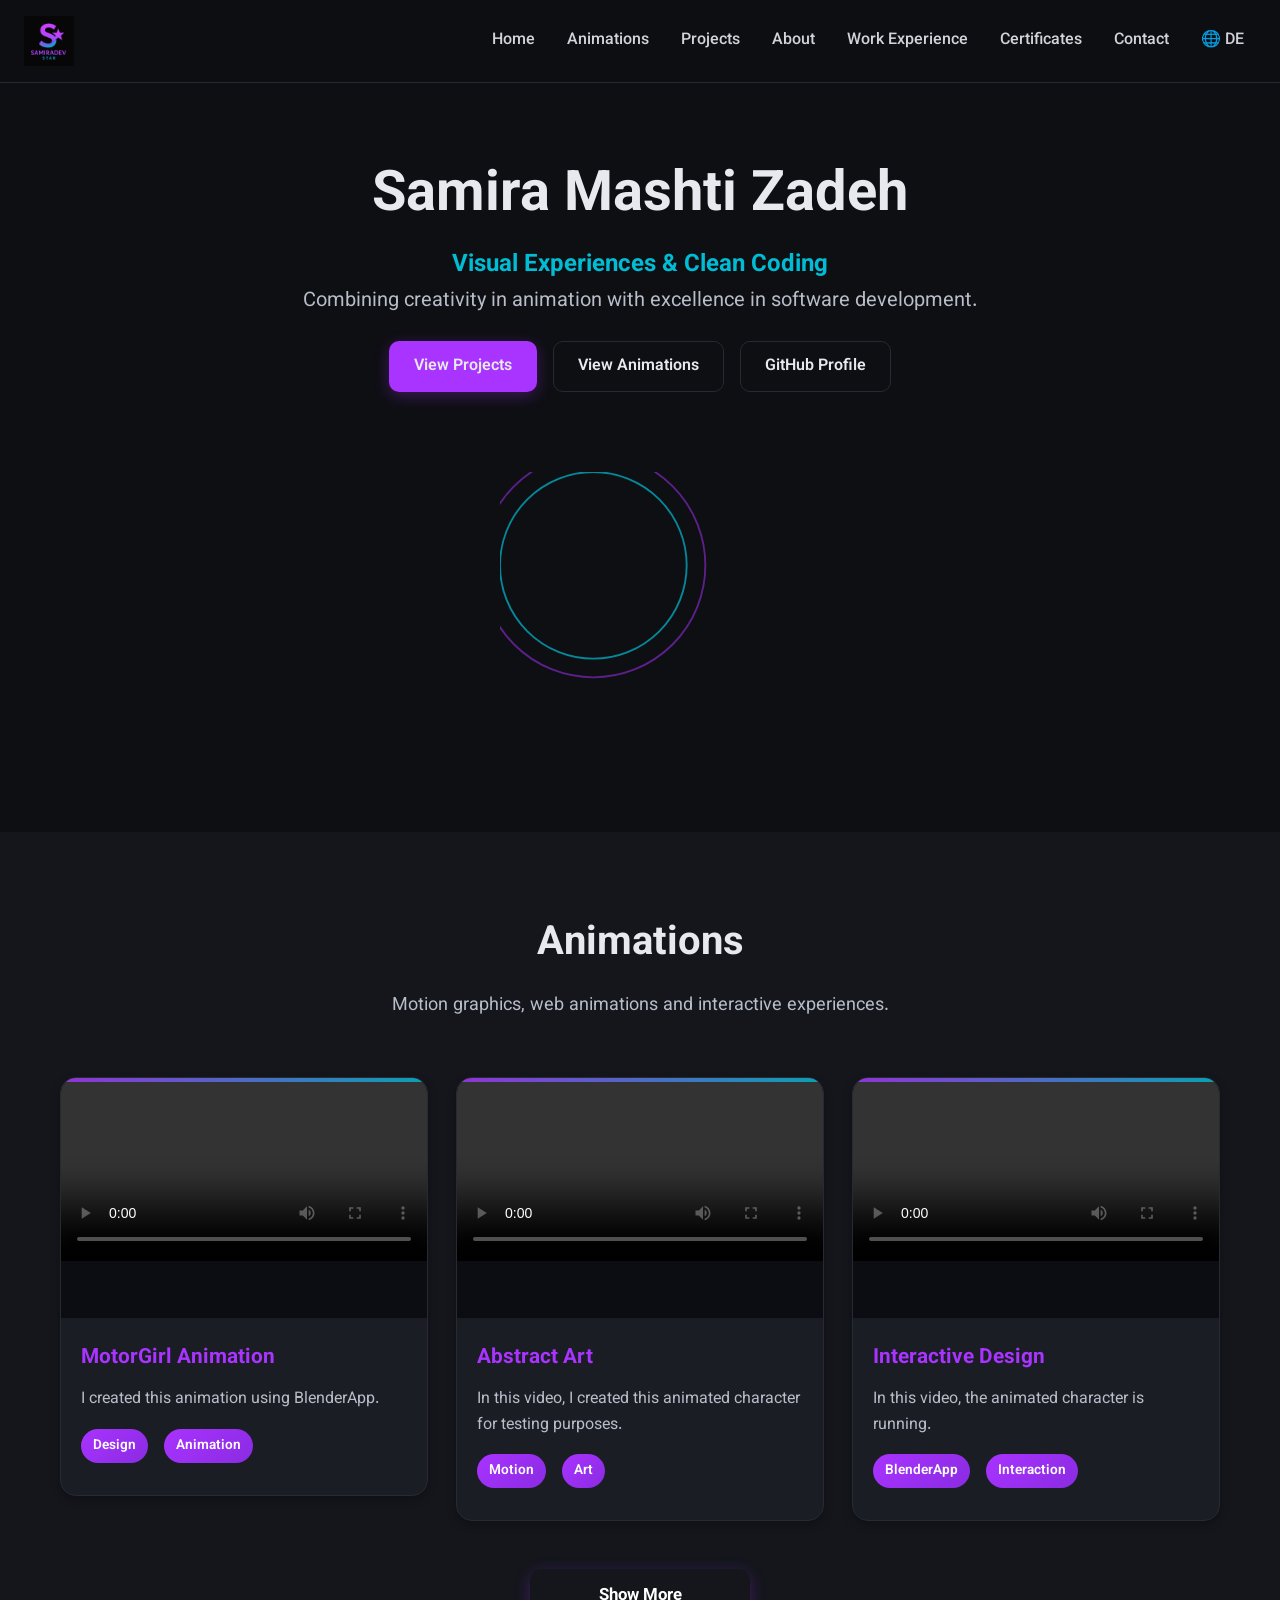
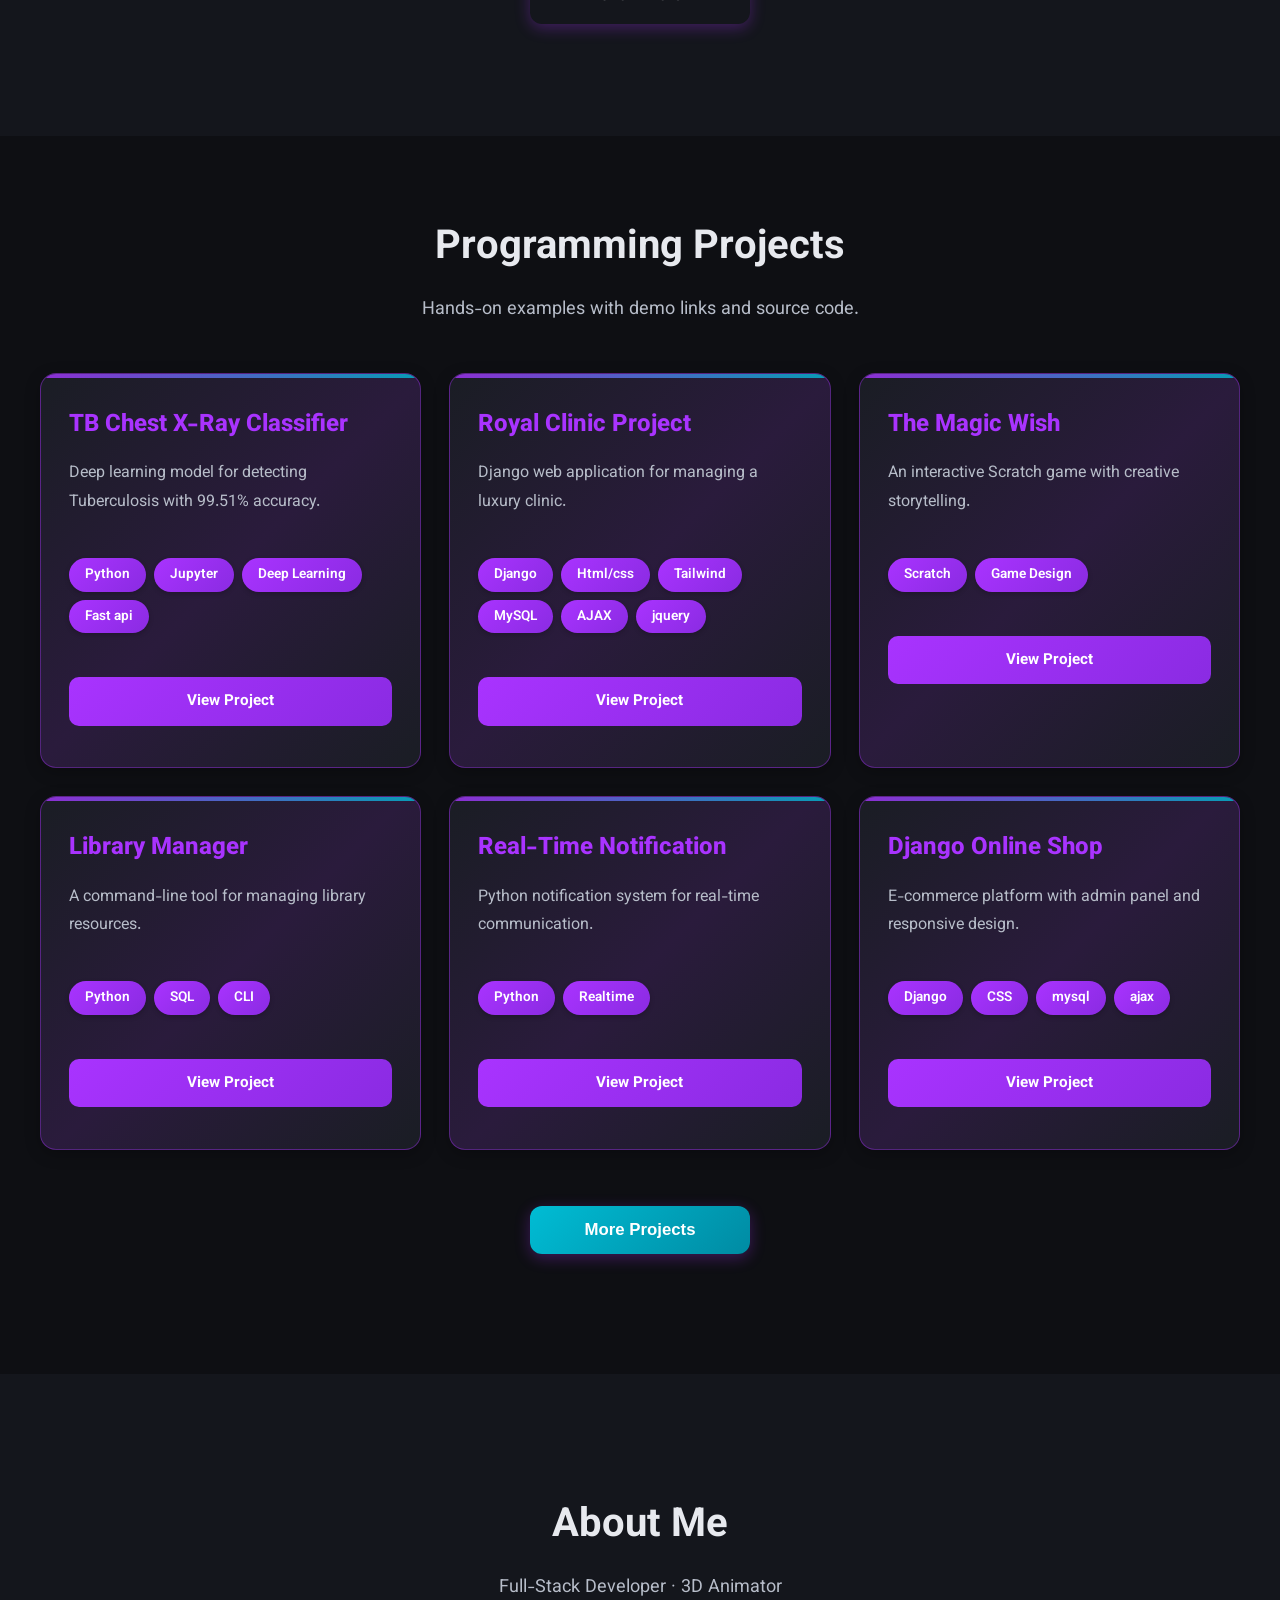
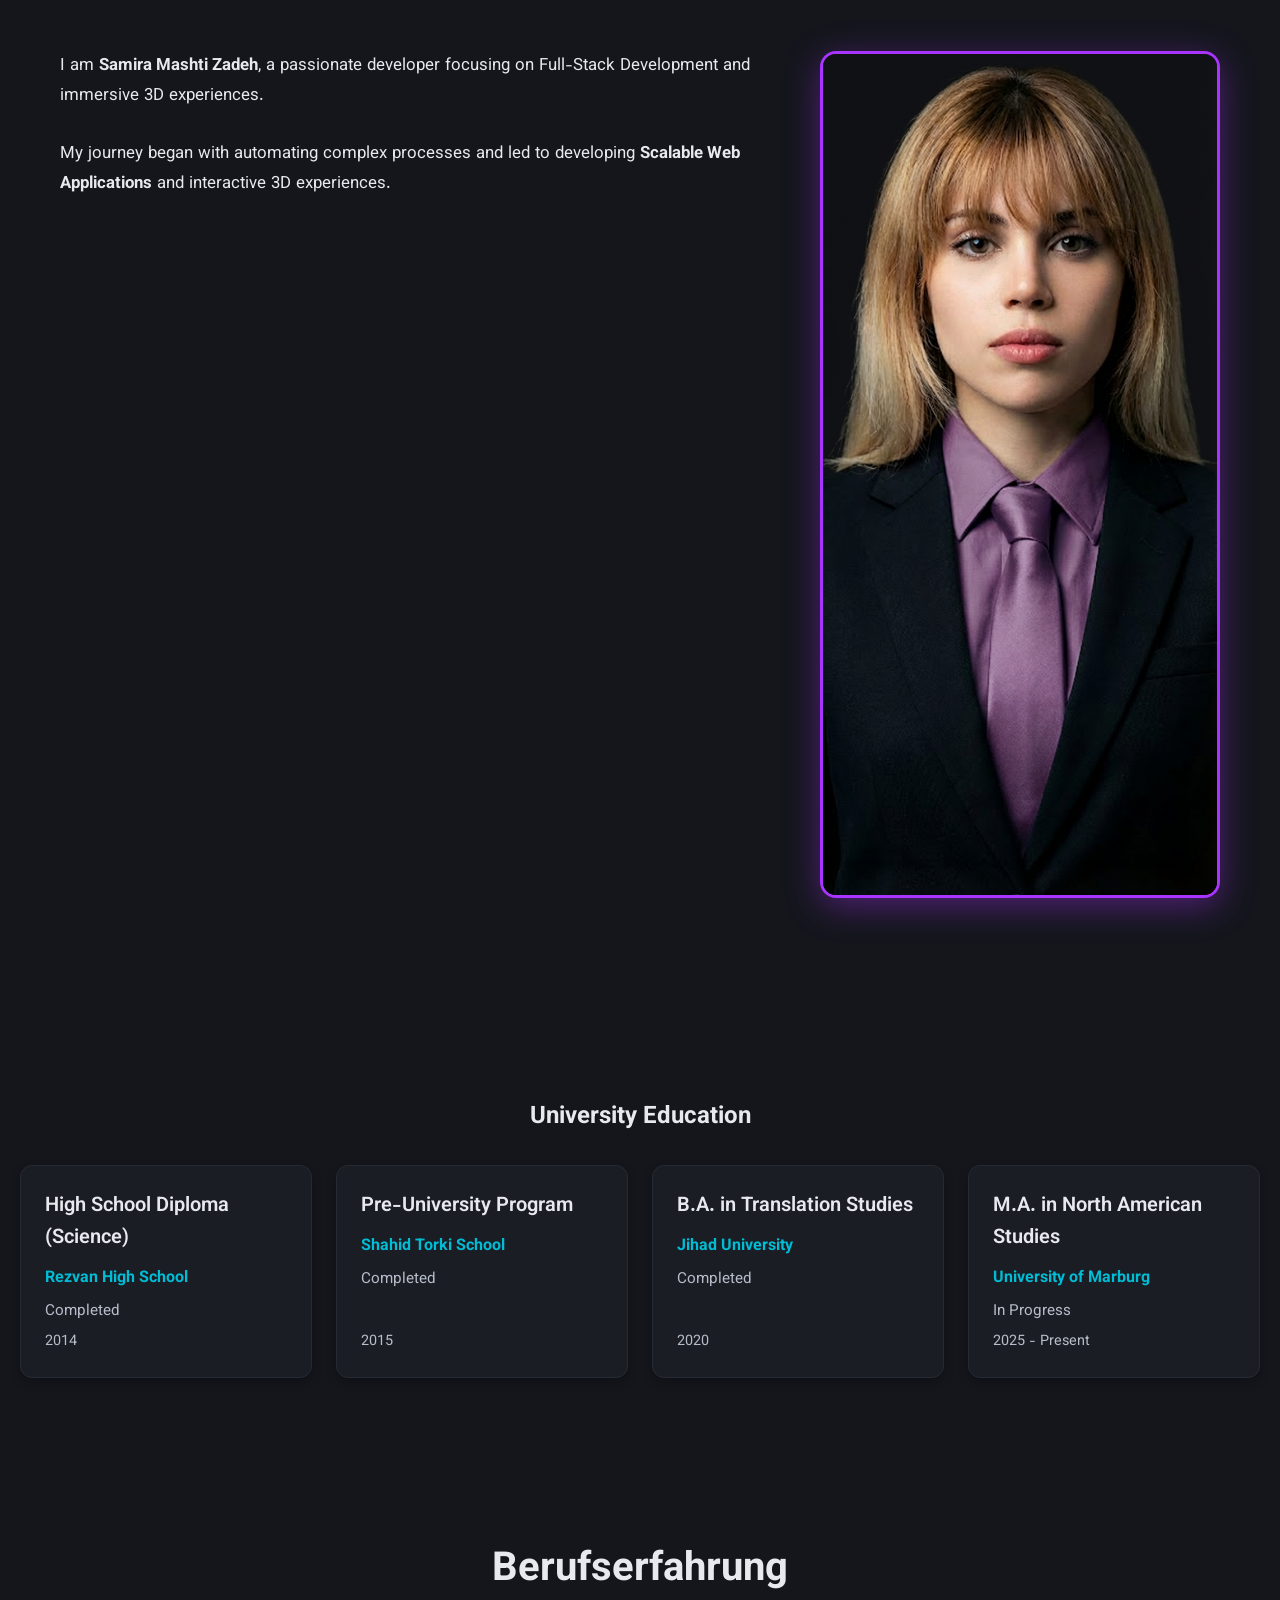
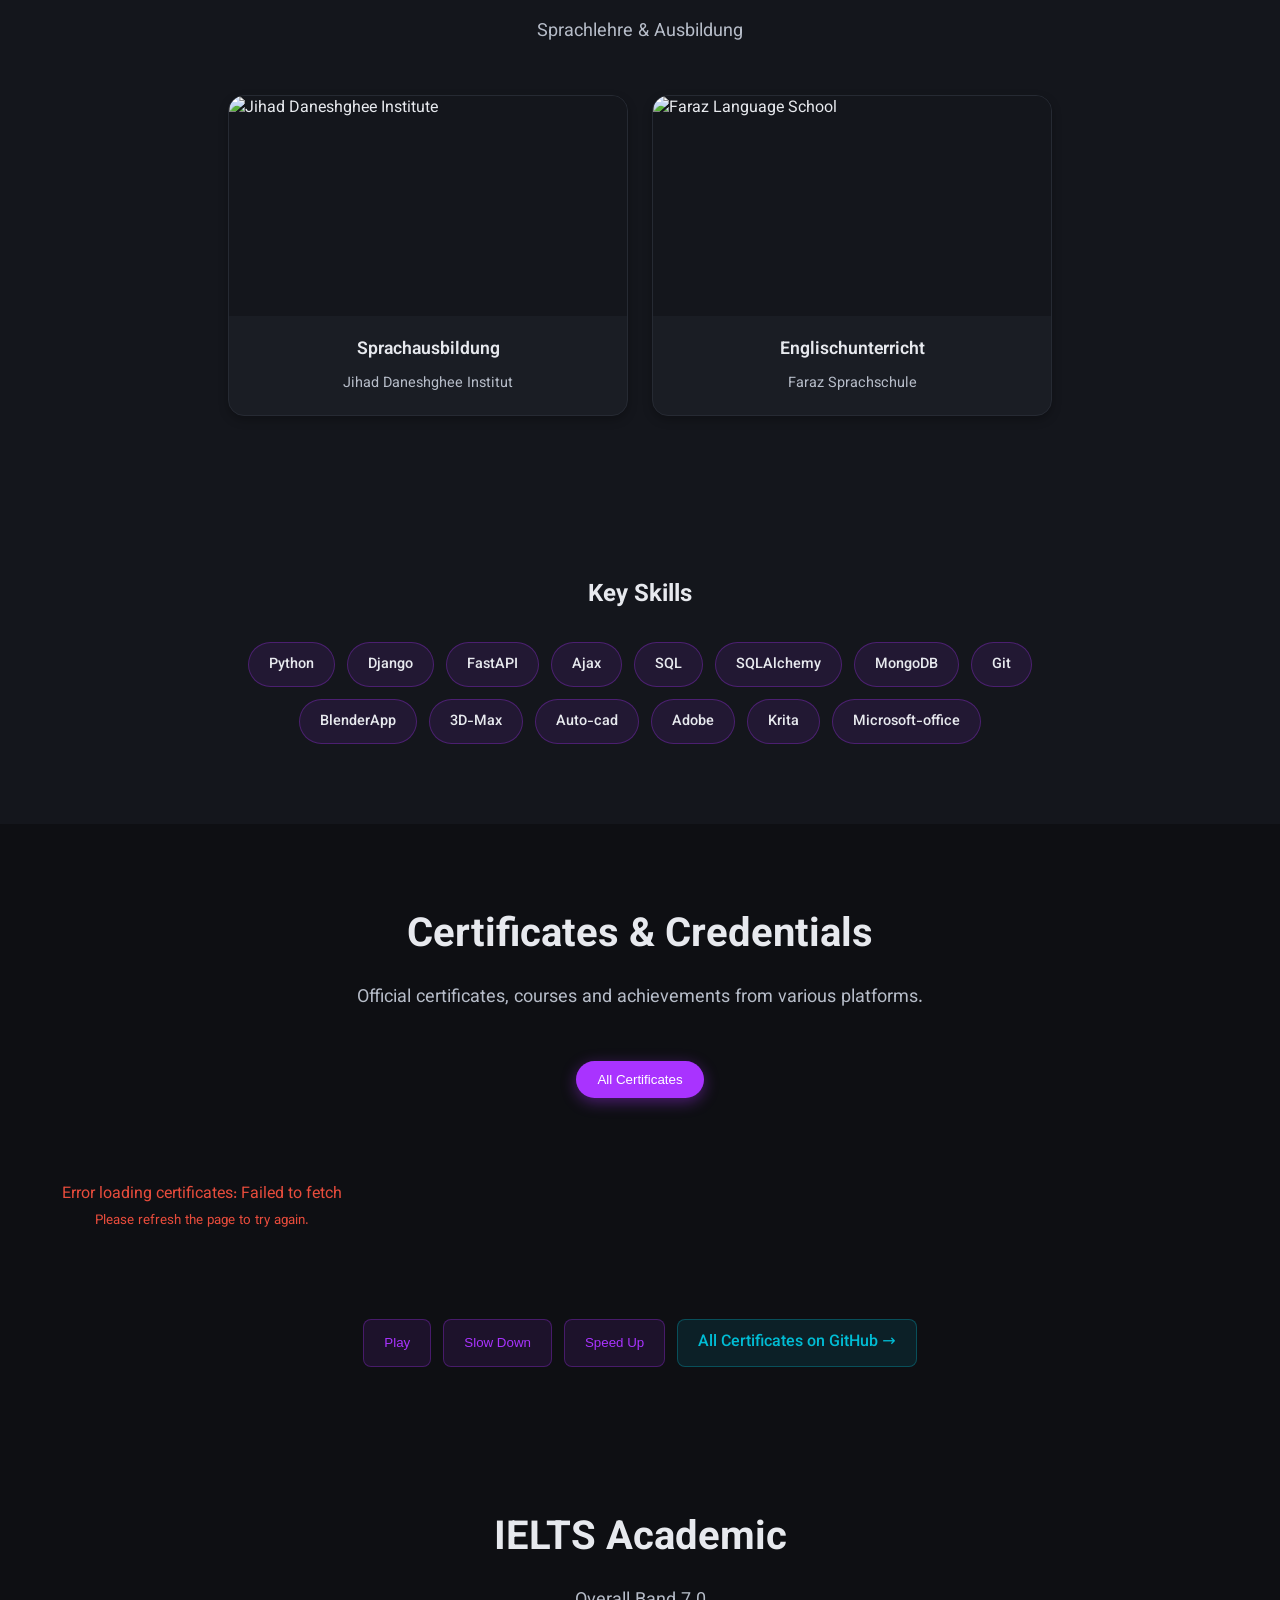
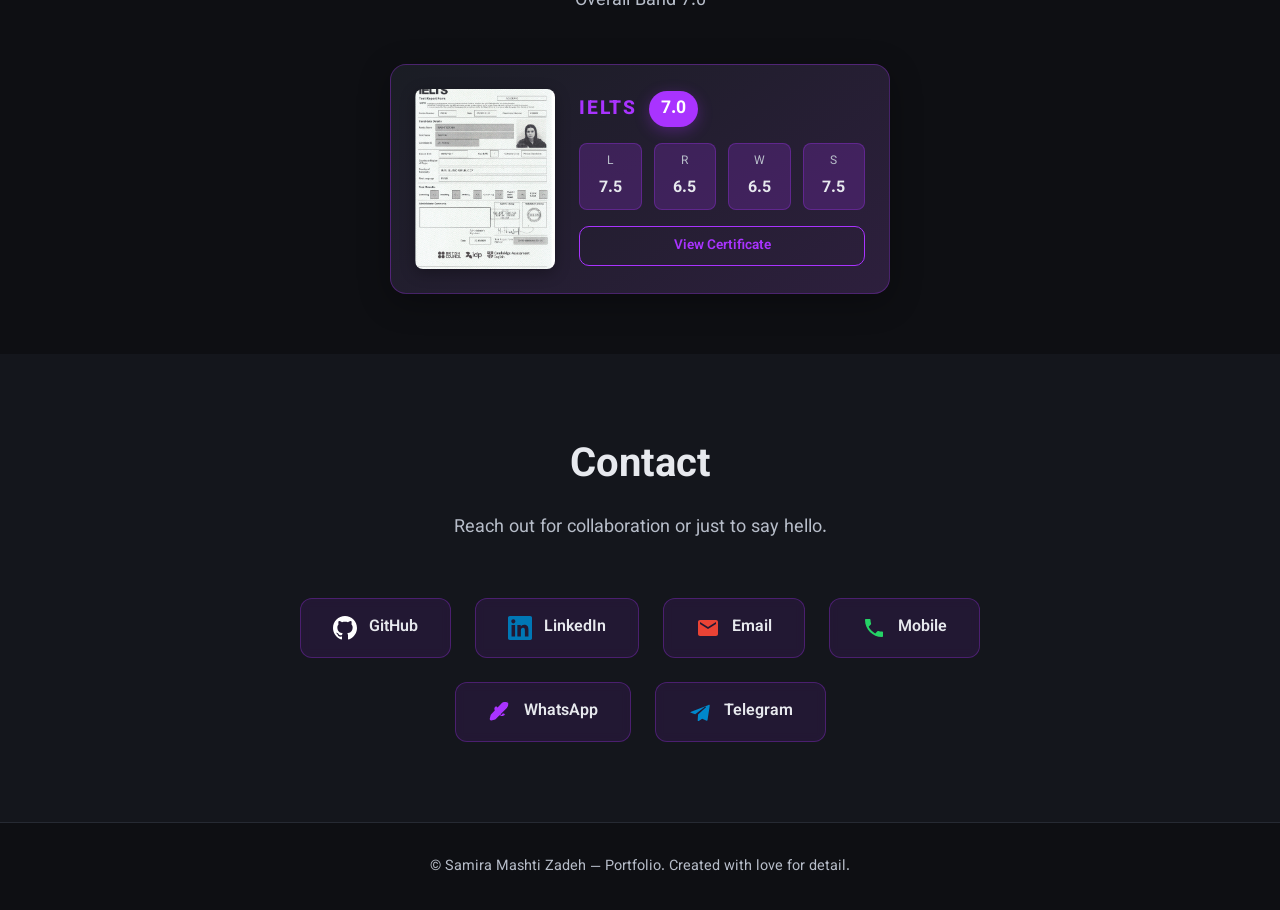
==== index.html @ e20a9140 "add work hitory and Improving CSS" ====
<!DOCTYPE html>
<html lang="de" dir="ltr" data-lang="de">

<head>
  <meta charset="utf-8" />
  <meta name="viewport" content="width=device-width,initial-scale=1" />
  <title>Samira Mashti Zadeh</title>
  <meta name="description"
    content="Animationen, Programmierprojekte und professionelle Zertifikate von Samira Mashti Zadeh." />
  <link rel="preconnect" href="https://fonts.googleapis.com ">
  <link href="https://fonts.googleapis.com/css2?family=Vazirmatn:wght@400 ;600;800&display=swap" rel="stylesheet">
  <link rel="stylesheet" href="css/main.css" />
  <link rel="stylesheet" href="css/work-history.css" />
  <link rel="icon" href="./images/main/favicon.png" type="image/png">
</head>

<body>
  <header class="nav">
    <img src="images/main/lego.png" alt="logo" class="logo">

    <!-- دکمه همبرگر منو برای موبایل -->
    <button class="mobile-menu-toggle" aria-label="Menu" id="mobileMenuToggle">
      <span></span>
      <span></span>
      <span></span>
    </button>

    <!-- Overlay برای پس‌زمینه -->
    <div class="nav-overlay" id="navOverlay"></div>

    <!-- ID اضافه شد -->
    <nav id="mainNav">
      <a href="#hero" data-i18n="nav.home">Heim</a>

      <a href="#animations" data-i18n="nav.animations">Animationen</a>
      <a href="#projects" data-i18n="nav.projects">Projekte</a>
      <a href="#about" data-i18n="nav.about">Über mich</a>
      <a href="#work" data-i18n="nav.work">Berufserfahrung</a>
      <a href="#certs" data-i18n="nav.certs">Zertifikate</a>
      <a href="#contact" data-i18n="nav.contact">Kontakt</a>
      <a href="">
        <button id="langBtn" class="btn ghost" data-i18n="nav.lang" data-lang="en">🌐 EN</button>
      </a>
    </nav>
  </header>

  <section id="hero" class="hero">
    <div class="hero__content">
      <h1 class="hero.name">Samira Mashti Zadeh</h1>
      <h2 data-i18n="hero.title" style="color: #00bcd4;">Visuelle Erlebnisse & sauberes Coding</h2>
      <p data-i18n="hero.subtitle">Kombination aus Kreativität in Animation und Kompetenz in Softwareentwicklung.</p>
      <div class="hero__cta">
        <a class="btn primary" href="#projects" data-i18n="hero.cta.projects">Projekte ansehen</a>
        <a class="btn ghost" href="#animations" data-i18n="hero.cta.animations">Animationen ansehen</a>
        <a class="btn ghost" href="https://github.com/samira-dev-star" target="_blank" rel="noopener"
          data-i18n="hero.cta.github">GitHub Profil</a>
      </div>
    </div>
    <div class="hero__orbit">
      <svg viewBox="0 0 300 300" aria-hidden="true">
        <circle cx="100" cy="100" r="100" class="ring"></circle>
        <circle cx="100" cy="100" r="120" class="ring ring--2"></circle>
      </svg>
    </div>
  </section>



  <section id="animations" class="section alt">
    <div class="section__head">
      <h2 data-i18n="animations.title">Animationen</h2>
      <p data-i18n="animations.subtitle">Motion Graphics, Webanimationen und leichte Interaktionen.</p>
    </div>
    <div class="grid cards">
      <article class="card">
        <div class="card__media">
          <video src="videos/202511181913(1).mp4" controls preload="metadata"></video>
        </div>
        <div class="card__body">
          <h3 data-i18n="animations.card1.title">MotorGirl-Animation</h3>
          <p data-i18n="animations.card1.description">Ich habe diese Animation mit der BlenderApp erstellt.</p>
          <div class="tags"><span data-i18n="animations.card1.tag1">Design</span><span
              data-i18n="animations.card1.tag2">Animation</span></div>
        </div>
      </article>
      <article class="card">
        <div class="card__media">
          <video src="videos/video0000-0250.mkv" controls preload="metadata"></video>
        </div>
        <div class="card__body">
          <h3 data-i18n="animations.card2.title">Abstract Art</h3>
          <p data-i18n="animations.card2.description">In diesem Video habe ich dieses animierte Mädchen zum Testen
            erstellt.</p>
          <div class="tags"><span data-i18n="animations.card2.tag1">Motion</span><span
              data-i18n="animations.card2.tag2">Kunst</span></div>
        </div>
      </article>
      <article class="card">
        <div class="card__media">
          <video src="videos/video-check0001-0078.mkv" controls preload="metadata"></video>
        </div>
        <div class="card__body">
          <h3 data-i18n="animations.card3.title">Interaktives Design</h3>
          <p data-i18n="animations.card3.description">In diesem Video läuft dieses animierte Mädchen.</p>
          <div class="tags"><span data-i18n="animations.card3.tag1">BlenderApp</span><span
              data-i18n="animations.card3.tag2">Interaktion</span></div>
        </div>
      </article>
    </div>
    <div class="button-center-container">
      <a href="morevideos.html" class="btn primary btn-centered" target="_blank" data-i18n="animations.more">Mehr
        anzeigen</a>
    </div>
  </section>

  <section id="projects" class="section">
    <div class="section__head">
      <h2 data-i18n="projects.title">Programmierungsprojekte</h2>
      <p data-i18n="projects.subtitle">Praktische Beispiele mit Demo-Links und Code.</p>
    </div>
    <div class="grid cards">
      <article class="card">
        <div class="card__media thumb shimmer"></div>
        <div class="card__body">
          <h3 data-i18n="projects.card1.title">TB Chest X-Ray Classifier</h3>
          <p data-i18n="projects.card1.description">Deep-Learning-Modell zur Erkennung von Tuberkulose mit 99.51%
            Genauigkeit.</p>
          <div class="tags">
            <span>Python</span><span>Jupyter</span><span>Deep Learning</span><span>Fast api</span>
          </div>
          <div class="actions">
            <a class="btn small" href="https://github.com/samira-dev-star/tb-chest-xray-classifier " target="_blank"
              rel="noopener" data-i18n="projects.view">Projekt anzeigen</a>
          </div>
        </div>
      </article>
      <article class="card">
        <div class="card__media thumb shimmer"></div>
        <div class="card__body">
          <h3 data-i18n="projects.card2.title">Royal Clinic Project</h3>
          <p data-i18n="projects.card2.description">Django-Webanwendung zur Verwaltung einer Luxusklinik.</p>
          <div class="tags">
            <span>Django</span><span>Html/css</span><span>Tailwind</span><span>MySQL</span><span>AJAX</span><span>jquery</span>
          </div>
          <div class="actions">
            <a class="btn small" href="https://github.com/samira-dev-star/royal-clinic-project " target="_blank"
              rel="noopener" data-i18n="projects.view">Projekt anzeigen</a>
          </div>
        </div>
      </article>
      <article class="card">
        <div class="card__media thumb shimmer"></div>
        <div class="card__body">
          <h3 data-i18n="projects.card3.title">The Magic Wish</h3>
          <p data-i18n="projects.card3.description">Ein interaktives Scratch-Spiel mit kreativer Story.</p>
          <div class="tags"><span>Scratch</span><span>Game Design</span></div>
          <div class="actions">
            <a class="btn small" href="https://github.com/samira-dev-star/The-Magic-Wish-A-Scratch-Game "
              target="_blank" rel="noopener" data-i18n="projects.view">Projekt anzeigen</a>
          </div>
        </div>
      </article>
      <article class="card">
        <div class="card__media thumb shimmer"></div>
        <div class="card__body">
          <h3 data-i18n="projects.card4.title">Library Manager</h3>
          <p data-i18n="projects.card4.description">Ein Kommandozeilen-Tool zur Verwaltung von Bibliotheksressourcen.
          </p>
          <div class="tags"><span>Python</span><span>SQL</span><span>CLI</span></div>
          <div class="actions">
            <a class="btn small" href="https://github.com/samira-dev-star/library-manager " target="_blank"
              rel="noopener" data-i18n="projects.view">Projekt anzeigen</a>
          </div>
        </div>
      </article>
      <article class="card">
        <div class="card__media thumb shimmer"></div>
        <div class="card__body">
          <h3 data-i18n="projects.card5.title">Real-Time Notification</h3>
          <p data-i18n="projects.card5.description">Benachrichtigungssystem mit Python zur Echtzeit-Kommunikation.</p>
          <div class="tags"><span>Python</span><span>Realtime</span></div>
          <div class="actions">
            <a class="btn small" href="https://github.com/samira-dev-star/real-time-notification " target="_blank"
              rel="noopener" data-i18n="projects.view">Projekt anzeigen</a>
          </div>
        </div>
      </article>
      <article class="card">
        <div class="card__media thumb shimmer"></div>
        <div class="card__body">
          <h3 data-i18n="projects.card6.title">Django Online Shop</h3>
          <p data-i18n="projects.card6.description">E-Commerce-Plattform mit Admin-Panel und responsivem Design.</p>
          <div class="tags"><span>Django</span><span>CSS</span><span>mysql</span><span>ajax</span></div>
          <div class="actions">
            <a class="btn small" href="https://github.com/samira-dev-star/django_online_shop-master " target="_blank"
              rel="noopener" data-i18n="projects.view">Projekt anzeigen</a>
          </div>
        </div>
      </article>
    </div>

    <div class="button-center-container">
      <a href="https://github.com/samira-dev-star?tab=repositories " target="_blank">
        <button class="btn primary btn-show-more" data-i18n="projects.more">Weitere Projekte</button>
      </a>
    </div>
  </section>

  <section id="about" class="section alt about-section">
    <div class="section__head">
      <h2 data-i18n="about.title">Über mich</h2>
      <p class="about-subtitle" data-i18n="about.subtitle">Full-Stack Developer · 3D Animator</p>
    </div>

    <div class="about-content">
      <div class="about-text">
        <p class="about-main-text" data-i18n="about.main_text">
          Ich bin <strong>Samira Mashti Zadeh</strong>, eine leidenschaftliche Entwicklerin mit Fokus auf <span
            class="highlight">Full-Stack Entwicklung</span> und <span class="highlight">immersive 3D-Erlebnisse</span>.
        </p>
        <p class="about-secondary-text" data-i18n="about.secondary_text">
          Meine Reise begann mit der Automatisierung komplexer Prozesse...
        </p>
      </div>

      <div class="about-photo">
        <img src="images/main/personal-photo.png" alt="Samira Mashti Zadeh" class="personal-photo">
      </div>
    </div>
    </section>
    <section class="section alt">
      <h2 class="education-title" style="text-align: center;">Universitäre Ausbildung</h2>
      <div class="education-item">
        <div class="education-card">
          <h4 class="education-degree">High School Diploma (Science)</h4>
          <p class="education-institution"><strong>Rezvan High School</strong></p>
          <p class="education-status">Completed</p>
          <p class="education-date">2014</p>
        </div>
        <div class="education-card">
          <h4 class="education-degree">Pre-University Program</h4>
          <p class="education-institution"><strong>Shahid Torki School</strong></p>
          <p class="education-status">Completed</p>
          <p class="education-date">2015</p>
        </div>
        <div class="education-card">
          <h4 class="education-degree">B.A. in Translation Studies</h4>
          <p class="education-institution"><strong>Jihad University</strong></p>
          <p class="education-status">Completed</p>
          <p class="education-date">2020</p>
        </div>
        <div class="education-card">
          <h4 class="education-degree">M.A. in North American Studies</h4>
          <p class="education-institution"><strong>University of Marburg</strong></p>
          <p class="education-status">In Progress</p>
          <p class="education-date">2025 - Present</p>
        </div>
      </div>
    </section>
    
  <!-- Work History - Dark Section (alternating pattern) -->
  <section id="work" class="section alt">
    <div class="section__head">
      <h2 data-i18n="work.title">Berufserfahrung</h2>
      <p data-i18n="work.subtitle">Sprachlehre & Ausbildung</p>
    </div>

    <div class="work-gallery">
      <a href="https://raw.githubusercontent.com/samira-dev-star/samira-dev-star/main/Work-history/Language-training-at-the-Jihad-Daneshghee-Institute.png"
        class="work-card" target="_blank">
        <div class="work-image-wrap">
          <img
            src="https://raw.githubusercontent.com/samira-dev-star/samira-dev-star/main/Work-history/Language-training-at-the-Jihad-Daneshghee-Institute.png"
            alt="Jihad Daneshghee Institute" loading="lazy">
        </div>
        <div class="work-caption">
          <h3 data-i18n="work.job1.title">Sprachausbildung</h3>
          <p data-i18n="work.job1.company">Jihad Daneshghee Institut</p>
        </div>
      </a>

      <a href="https://raw.githubusercontent.com/samira-dev-star/samira-dev-star/main/Work-history/Teaching-at-Faraz-Language-School.png"
        class="work-card" target="_blank">
        <div class="work-image-wrap">
          <img
            src="https://raw.githubusercontent.com/samira-dev-star/samira-dev-star/main/Work-history/Teaching-at-Faraz-Language-School.png"
            alt="Faraz Language School" loading="lazy">
        </div>
        <div class="work-caption">
          <h3 data-i18n="work.job2.title">Englischunterricht</h3>
          <p data-i18n="work.job2.company">Faraz Sprachschule</p>
        </div>
      </a>
    </div>
  </section>
    <!-- Key Skills -->
  <section class="section alt">
      <h2 class="skills-title" style="text-align: center;">Schlüsselkompetenzen</h2>
      <div>
        <div class="skills-list">
          <span class="skill-item">Python</span>
          <span class="skill-item">Django</span>
          <span class="skill-item">FastAPI</span>
          <span class="skill-item">Ajax</span>
          <span class="skill-item">SQL</span>
          <span class="skill-item">SQLAlchemy</span>
          <span class="skill-item">MongoDB</span>
          <span class="skill-item">Git</span>
          <span class="skill-item">BlenderApp</span>
          <span class="skill-item">3D-Max</span>
          <span class="skill-item">Auto-cad</span>
          <span class="skill-item">Adobe</span>
          <span class="skill-item">Krita</span>
          <span class="skill-item">Microsoft-office</span>
        </div>
      </div>
  </section>


  <!-- بخش گواهینامه‌ها با بارگذاری داینامیک -->
  <section id="certs" class="section">
    <div class="section__head">
      <h2 data-i18n="certs.title">Zertifikate & Nachweise</h2>
      <p data-i18n="certs.subtitle">Offizielle Zertifikate, Kurse und Erfolge aus verschiedenen Plattformen.</p>
    </div>

    <!-- فیلترها به صورت داینامیک ایجاد می‌شوند -->
    <div class="cert-filter" id="certFilters">
      <button class="filter-btn active" data-filter="all" data-i18n="certs.filter.all">Alle Zertifikate</button>
    </div>

    <!-- کارت‌ها به صورت داینامیک پر می‌شوند -->
    <div class="cert-carousel" id="certContainer">
      <div class="loading-certs">
        <p>Loading certificates...</p>
      </div>
    </div>

    <div class="cert-controls">
      <button class="btn play" data-i18n="certs.controls.play">Play</button>
      <button class="btn slow" data-i18n="certs.controls.slow">Slow Down</button>
      <button class="btn fast" data-i18n="certs.controls.fast">Speed Up</button>
      <a href="https://github.com/samira-dev-star/samira-dev-star/tree/main/Certificate" class="btn view-all"
        target="_blank" data-i18n="certs.controls.view_all">Alle Zertifikate auf GitHub →</a>
    </div>
  </section>
  <!-- Compact IELTS Certificate Section -->
  <section id="ielts" class="section">
    <div class="section__head">
      <h2 data-i18n="ielts.title">IELTS Academic</h2>
      <p data-i18n="ielts.subtitle">Band 7.0 Overall Score</p>
    </div>
  
    <div class="ielts-compact-container">
      <!-- Certificate Card with Image -->
      <div class="ielts-cert-card">
        <div class="cert-image-wrapper">
          <img src="./images/IELTS.png" alt="IELTS Certificate" class="cert-image">
          <div class="cert-glow"></div>
        </div>
  
        <div class="cert-info">
          <div class="ielts-mini-badge">
            <span class="ielts-logo-small">IELTS</span>
            <span class="band-badge">7.0</span>
          </div>
  
          <div class="score-mini">
            <div class="mini-item"><span>L</span><strong>7.5</strong></div>
            <div class="mini-item"><span>R</span><strong>6.5</strong></div>
            <div class="mini-item"><span>W</span><strong>6.5</strong></div>
            <div class="mini-item"><span>S</span><strong>7.5</strong></div>
          </div>
  
          <a href="./IELTS.png" target="_blank"
            class="btn small view-btn">
            <span data-i18n="ielts.view">View Certificate</span>
          </a>
        </div>
      </div>
    </div>
  </section>

  <section id="contact" class="section alt">
    <div class="section__head">
      <h2 data-i18n="contact.title">Kontakt</h2>
      <p data-i18n="contact.subtitle">Schreib mir für Zusammenarbeit oder Austausch.</p>
    </div>
    <div class="socials">
      <a href="https://github.com/samira-dev-star " aria-label="GitHub" target="_blank">
        <svg viewBox="0 0 24 24" aria-hidden="true">
          <path
            d="M12 0c-6.626 0-12 5.373-12 12 0 5.302 3.438 9.8 8.207 11.387.599.111.793-.261.793-.577v-2.234c-3.338.726-4.033-1.416-4.033-1.416-.546-1.387-1.333-1.756-1.333-1.756-1.089-.745.083-.729.083-.729 1.205.084 1.839 1.237 1.839 1.237 1.07 1.834 2.807 1.304 3.492.997.107-.775.418-1.305.762-1.604-2.665-.305-5.467-1.334-5.467-5.931 0-1.311.469-2.381 1.236-3.221-.124-.303-.535-1.524.117-3.176 0 0 1.008-.322 3.301 1.23.957-.266 1.983-.399 3.003-.404 1.02.005 2.047.138 3.006.404 2.291-1.552 3.297-1.23 3.297-1.23.653 1.653.242 2.874.118 3.176.77.84 1.235 1.911 1.235 3.221 0 4.609-2.807 5.624-5.479 5.921.43.372.823 1.102.823 2.222v3.293c0 .319.192.694.801.576 4.765-1.589 8.199-6.086 8.199-11.386 0-6.627-5.373-12-12-12z" />
        </svg>
        <span data-i18n="contact.github">GitHub</span>
      </a>
      <a href="https://www.linkedin.com/in/samira-mashtizadeh-06457a388/ " aria-label="LinkedIn" target="_blank">
        <svg viewBox="0 0 24 24" aria-hidden="true">
          <path
            d="M20.447 20.452h-3.554v-5.569c0-1.328-.027-3.037-1.852-3.037-1.853 0-2.136 1.445-2.136 2.939v5.667H9.351V9h3.414v1.561h.046c.477-.9 1.637-1.85 3.37-1.85 3.601 0 4.267 2.37 4.267 5.455v6.286zM5.337 7.433c-1.144 0-2.063-.926-2.063-2.065 0-1.138.92-2.063 2.063-2.063 1.14 0 2.064.925 2.064 2.063 0 1.139-.925 2.065-2.064 2.065zm1.782 13.019H3.555V9h3.564v11.452zM22.225 0H1.771C.792 0 0 .774 0 1.729v20.542C0 23.227.792 24 1.771 24h20.451C23.2 24 24 23.227 24 22.271V1.729C24 .774 23.2 0 22.222 0h.003z" />
        </svg>
        <span data-i18n="contact.linkedin">LinkedIn</span>
      </a>
      <a href="mailto:Sammashtizadeh@gmail.com" aria-label="Email" target="_blank">
        <svg viewBox="0 0 24 24" aria-hidden="true">
          <path
            d="M20 4H4c-1.1 0-1.99.9-1.99 2L2 18c0 1.1.9 2 2 2h16c1.1 0 2-.9 2-2V6c0-1.1-.9-2-2-2zm0 4l-8 5-8-5V6l8 5 8-5v2z" />
        </svg>
        <span data-i18n="contact.email">Email</span>
      </a>
      <a href="tel:+980373615913" aria-label="Phone" class="phone-link">
        <svg viewBox="0 0 24 24" aria-hidden="true">
          <path
            d="M6.62 10.79c1.44 2.83 3.76 5.14 6.59 6.59l2.2-2.2c.27-.27.67-.36 1.02-.24 1.12.37 2.33.57 3.57.57.55 0 1 .45 1 1V20c0 .55-.45 1-1 1-9.39 0-17-7.61-17-17 0-.55.45-1 1-1h3.5c.55 0 1 .45 1 1 0 1.25.2 2.45.57 3.57.11.35.03.74-.25 1.02l-2.2 2.2z" />
        </svg>
        <span data-i18n="contact.phone">Mobile</span>
      </a>
      <a href="https://web.whatsapp.com/Samira-dev-star " aria-label="WhatsApp" target="_blank">
        <svg viewBox="0 0 24 24" aria-hidden="true">
          <path
            d="M17.472 14.382c-.297-.149-1.758-.867-2.03-.967-.273-.099-.471-.148-.67.149-.198.297-.768.966-.94 1.164-.173.199-.347.223-.644.074-.297-.149-1.255-.463-2.39-1.475-.883-.788-1.48-1.761-1.653-2.059-.173-.297-.018-.458.13-.606.134-.133.298-.347.446-.52.149-.173.198-.297.297-.495.099-.198.05-.371-.025-.52-.075-.148-.669-1.612-.916-2.207-.242-.579-.487-.5-.669-.51-.173-.008-.297-.01-.47-.01-.173 0-.445.064-.678.319-.232.254-.893.873-.893 2.128 0 1.255.916 2.468 1.044 2.636.128.168 1.8 2.747 4.368 3.856.61.264 1.086.423 1.457.538.613.194 1.171.166 1.612.101.494-.073 1.525-.623 1.742-1.225.217-.602.217-1.118.152-1.225-.064-.107-.232-.168-.529-.317zM20.52 3.476c-.95-.902-2.203-1.4-3.536-1.4-1.348 0-2.62.51-3.595 1.437L3.44 14.123c-.49.49-.85 1.1-1.04 1.77l-.65 2.97c-.2.92.64 1.73 1.54 1.54l2.97-.65c.67-.19 1.28-.55 1.77-1.04l10.76-10.76c.93-.93 1.437-2.246 1.437-3.595 0-1.332-.498-2.585-1.4-3.536z" />
        </svg>
        <span data-i18n="contact.whatsapp">WhatsApp</span>
      </a>
      <a href="https://t.me/SamiraMashtiZadeh " aria-label="Telegram" target="_blank">
        <svg viewBox="0 0 24 24" aria-hidden="true">
          <path
            d="M9.78 18.65l.28-4.23l7.68-6.92c.78-.7-.36-1.08-1.12-.4L7.2 14.2L3.02 12.8c-.76-.25-.74-.76.1-1.12l17.5-6.75c.7-.28 1.35.33 1.08 1.05L19.5 20.3c-.13.34-.5.5-.84.36l-4.5-1.8l-3.4 2.04c-.41.24-.94.03-1.08-.45z" />
        </svg>
        <span data-i18n="contact.telegram">Telegram</span>
      </a>
    </div>
  </section>

  <footer class="footer">
    <p data-i18n="footer.text">© Samira Mashti Zadeh — Portfolio. Mit Liebe zum Detail erstellt.</p>
  </footer>



  <script src="js/app.js"></script>
  <script src="js/translation-index.js"></script>
  <script src="js/meno-mobile.js"></script>
</body>

</html>
---- css/main.css ----
/* ==================== متغیرها و پایه ==================== */
:root {
  --bg: #0e0f13;
  --bg-alt: #14161c;
  --text: #e7e9ee;
  --muted: #b7bdc9;
  --primary: #a933ff;
  --ring: #00bcd4;
  --card: #1a1d24;
  --border: #262a33;
  --shadow: rgba(0, 0, 0, 0.25);
  --transition: all 0.3s cubic-bezier(0.4, 0, 0.2, 1);
}

*,
*::before,
*::after {
  box-sizing: border-box;
  margin: 0;
  padding: 0;
}

html,
body {
  scroll-behavior: smooth;
}

body {
  font-family: 'Vazirmatn', system-ui, -apple-system, sans-serif;
  color: var(--text);
  background: var(--bg);
  line-height: 1.6;
  overflow-x: hidden;
}

img,
video {
  max-width: 100%;
  display: block;
}

a {
  color: inherit;
  text-decoration: none;
  transition: var(--transition);
}

/* ==================== ناوبری ==================== */
.nav {
  position: sticky;
  top: 0;
  backdrop-filter: blur(12px);
  background: rgba(14, 15, 19, 0.75);
  border-bottom: 1px solid var(--border);
  display: flex;
  justify-content: space-between;
  align-items: center;
  padding: 16px 24px;
  z-index: 100;
  transition: var(--transition);
}

.nav:hover {
  background: rgba(14, 15, 19, 0.9);
}

.logo {
  width: 50px;
  height: auto;
  transition: var(--transition);
}

.logo:hover {
  transform: scale(1.05);
}

.nav a {
  position: relative;
  padding: 8px 12px;
  font-weight: 500;
  opacity: 0.9;
}

.nav a::after {
  content: '';
  position: absolute;
  bottom: 0;
  left: 50%;
  width: 0;
  height: 2px;
  background: var(--primary);
  transition: var(--transition);
  transform: translateX(-50%);
}

.nav a:hover {
  opacity: 1;
}

.nav a:hover::after {
  width: 70%;
}

/* ==================== بخش Hero ==================== */
.hero {
  min-height: 80vh;
  display: grid;
  grid-template-columns: 1fr 1fr;
  align-items: center;
  gap: 40px;
  padding: 60px 20px;
  max-width: 1400px;
  margin: 0 auto;
}

.hero__content h1 {
  font-size: clamp(32px, 5vw, 56px);
  margin: 0 0 16px;
  line-height: 1.2;
}

.hero__name {
  font-size: clamp(22px, 3vw, 32px);
  color: var(--muted);
  margin: 0 0 12px;
  font-weight: 600;
}

.hero__content p {
  color: var(--muted);
  margin: 0 0 24px;
  font-size: clamp(16px, 2vw, 20px);
}

.hero__cta {
  display: flex;
  gap: 16px;
  flex-wrap: wrap;
}

.btn {
  display: inline-block;
  padding: 12px 24px;
  border-radius: 10px;
  border: 1px solid var(--border);
  color: var(--text);
  font-weight: 600;
  transition: var(--transition);
  cursor: pointer;
  text-align: center;
}

.btn.primary {
  background: var(--primary);
  border-color: transparent;
  box-shadow: 0 4px 15px rgba(169, 51, 255, 0.3);
}

.btn.primary:hover {
  background: #8a2be2;
  transform: translateY(-2px);
  box-shadow: 0 6px 20px rgba(169, 51, 255, 0.5);
}

.btn.ghost:hover {
  background: rgba(169, 51, 255, 0.1);
  border-color: var(--primary);
}

/* ==================== افکت Orbit ==================== */


.ring {
  fill: none;
  stroke: var(--ring);
  stroke-width: 2;
  opacity: 0.7;
  animation: spin 18s linear infinite;
}

.ring--2 {
  stroke: var(--primary);
  opacity: 0.5;
  animation-duration: 26s;
}

@keyframes spin {
  from {
    transform: rotate(0deg);
    transform-origin: 50% 50%;
  }

  to {
    transform: rotate(360deg);
    transform-origin: 50% 50%;
  }
}

/* ==================== بخش‌های اصلی ==================== */
.section {
  padding: 80px 20px;
  transition: var(--transition);
}

.section.alt {
  background: var(--bg-alt);
}

.section__head {
  max-width: 900px;
  margin: 0 auto 48px;
  text-align: center;
}

.section__head h2 {
  margin: 0 0 16px;
  font-size: clamp(28px, 4vw, 40px);
  color: var(--text);
}

.section__head p {
  color: var(--muted);
  font-size: clamp(16px, 2vw, 18px);
}

/* ==================== کارت‌های Animationen (حالت قبلی) ==================== */
#animations .grid.cards {
  display: grid;
  grid-template-columns: repeat(auto-fit, minmax(300px, 1fr));
  gap: 24px;
  max-width: 1200px;
  margin: 0 auto;
}

#animations .cards>.card {
  background: var(--card);
  border: 1px solid var(--border);
  border-radius: 16px;
  overflow: hidden;
  display: flex !important;
  flex-direction: column !important;
  transition: var(--transition);
  box-shadow: 0 4px 10px var(--shadow);
}

#animations .card:hover {
  transform: translateY(-5px);
  box-shadow: 0 8px 25px rgba(169, 51, 255, 0.2);
  border-color: rgba(169, 51, 255, 0.4);
}

#animations .card__media {
  width: 100%;
  min-height: 220px;
  flex-shrink: 0;
  background: #0b0d12;
}

#animations .card__media video {
  width: 100%;
  height: 100%;
  object-fit: cover;
}

#animations .card__body {
  padding: 24px 20px;
  flex-grow: 1;
  display: flex;
  flex-direction: column;
}

#animations .card__body h3 {
  margin: 0 0 12px 0;
  color: var(--primary);
  font-weight: 700;
}

#animations .card__body p {
  color: var(--muted);
  margin: 0 0 16px 0;
  flex-grow: 1;
}

#animations .tags span {
  background: #232733;
  color: var(--muted);
  padding: 4px 10px;
  border-radius: 999px;
  margin: 0 8px 8px 0;
  font-size: 0.85rem;
  display: inline-block;
}

/* ==================== کارت‌های Programmierungsprojekte (بدون تصویر) ==================== */
#projects .grid.cards {
  display: grid;
  grid-template-columns: repeat(auto-fit, minmax(320px, 1fr));
  gap: 28px;
  max-width: 1200px;
  margin: 0 auto;
}

#projects .cards>.card {
  grid-template-columns: 1fr !important;
  display: block !important;
  min-height: auto;
  background: linear-gradient(135deg, #1a1d24 0%, #2a1b3c 50%, #1a1d24 100%);
  border: 1px solid rgba(169, 51, 255, 0.4);
  border-radius: 16px;
  overflow: hidden;
  transition: all 0.4s cubic-bezier(0.175, 0.885, 0.32, 1.275);
  position: relative;
  box-shadow: 0 4px 15px var(--shadow);
}

#projects .card::before {
  content: '';
  position: absolute;
  top: 0;
  left: 0;
  right: 0;
  height: 4px;
  background: linear-gradient(90deg, var(--primary), var(--ring), var(--primary));
  background-size: 200% 200%;
  opacity: 0.8;
  animation: gradientFlow 3s ease infinite;
  z-index: 2;
}

@keyframes gradientFlow {
  0% {
    background-position: 0% 50%;
  }

  50% {
    background-position: 100% 50%;
  }

  100% {
    background-position: 0% 50%;
  }
}

#projects .card:hover {
  transform: translateY(-8px) scale(1.01);
  box-shadow: 0 12px 35px rgba(169, 51, 255, 0.4);
  border-color: rgba(169, 51, 255, 0.7);
}

#projects .card__media {
  display: none !important;
}

#projects .card__body {
  width: 100%;
  padding: 32px 28px;
  display: flex;
  flex-direction: column;
}

#projects .card__body h3 {
  margin: 0 0 16px 0;
  color: var(--primary);
  font-weight: 800;
  font-size: 1.5rem;
  transition: color 0.3s ease;
}

#projects .card:hover .card__body h3 {
  color: var(--ring);
}

#projects .card__body p {
  color: var(--muted);
  line-height: 1.8;
  margin: 0 0 20px 0;
  flex-grow: 1;
}

#projects .tags {
  margin: 20px 0;
}

#projects .tags span {
  background: linear-gradient(135deg, var(--primary), #8a2be2);
  color: white;
  padding: 6px 16px;
  border-radius: 20px;
  font-size: 0.85rem;
  font-weight: 600;
  margin: 0 8px 8px 0;
  display: inline-block;
  transition: var(--transition);
  box-shadow: 0 2px 5px rgba(0, 0, 0, 0.2);
}

#projects .tags span:hover {
  transform: translateY(-3px) scale(1.1);
  box-shadow: 0 4px 10px rgba(169, 51, 255, 0.4);
}

#projects .actions {
  margin-top: auto;
  padding-top: 16px;
}

#projects .btn.small {
  background: linear-gradient(135deg, var(--primary), #8a2be2);
  border: none;
  color: white;
  padding: 12px 28px;
  border-radius: 10px;
  font-weight: 700;
  font-size: 0.95rem;
  transition: var(--transition);
  position: relative;
  overflow: hidden;
  display: inline-block;
  cursor: pointer;
  width: 100%;
  text-align: center;
}

#projects .btn.small::after {
  content: '';
  position: absolute;
  top: -50%;
  left: -60%;
  width: 20px;
  height: 200%;
  background: rgba(255, 255, 255, 0.35);
  transform: rotate(25deg);
  transition: all 0.6s ease;
}

#projects .btn.small:hover::after {
  left: 130%;
}

#projects .btn.small:hover {
  transform: translateY(-3px);
  box-shadow: 0 8px 22px rgba(169, 51, 255, 0.6);
}

/* ==================== بخش Zertifikate ==================== */
.cert-filter {
  display: flex;
  flex-wrap: wrap;
  justify-content: center;
  gap: 12px;
  margin-bottom: 32px;
}

.filter-btn {
  background: rgba(169, 51, 255, 0.1);
  color: var(--primary);
  border: 1px solid rgba(169, 51, 255, 0.3);
  padding: 10px 20px;
  border-radius: 25px;
  cursor: pointer;
  transition: var(--transition);
  font-weight: 500;
}

.filter-btn:hover {
  background: rgba(169, 51, 255, 0.2);
  transform: translateY(-2px);
}

.filter-btn.active {
  background: var(--primary);
  color: white;
  border-color: transparent;
  box-shadow: 0 4px 15px rgba(169, 51, 255, 0.4);
}

.cert-carousel {
  display: flex;
  overflow-x: auto;
  gap: 20px;
  scroll-behavior: smooth;
  padding: 20px 10px 30px;
  scrollbar-width: thin;
  scrollbar-color: var(--primary) transparent;
}

.cert-carousel::-webkit-scrollbar {
  height: 8px;
}

.cert-carousel::-webkit-scrollbar-track {
  background: var(--bg-alt);
  border-radius: 10px;
}

.cert-carousel::-webkit-scrollbar-thumb {
  background: var(--primary);
  border-radius: 10px;
}

.cert-card {
  min-width: 280px;
  background: var(--card);
  border: 1px solid var(--border);
  border-radius: 12px;
  padding: 24px;
  box-shadow: 0 4px 10px var(--shadow);
  transition: var(--transition);
  flex-shrink: 0;
}

.cert-card:hover {
  transform: translateY(-5px);
  box-shadow: 0 8px 25px rgba(169, 51, 255, 0.3);
  border-color: rgba(169, 51, 255, 0.5);
}

.cert-card h3 {
  color: var(--primary);
  margin-bottom: 8px;
}

.cert-card p {
  color: var(--muted);
  margin-bottom: 16px;
  font-size: 0.9rem;
}

.cert-controls {
  display: flex;
  flex-wrap: wrap;
  justify-content: center;
  gap: 12px;
  margin-top: 24px;
}

.cert-controls .btn {
  background: rgba(169, 51, 255, 0.1);
  color: var(--primary);
  border: 1px solid rgba(169, 51, 255, 0.3);
  padding: 10px 20px;
  border-radius: 8px;
  cursor: pointer;
  transition: var(--transition);
  font-weight: 500;
}

.cert-controls .btn:hover {
  background: var(--primary);
  color: white;
  transform: translateY(-2px);
  box-shadow: 0 4px 15px rgba(169, 51, 255, 0.4);
}

.cert-controls .view-all {
  background: rgba(0, 188, 212, 0.1);
  color: var(--ring);
  border-color: rgba(0, 188, 212, 0.3);
}

.cert-controls .view-all:hover {
  background: var(--ring);
}

/* ==================== فرم تماس ==================== */
.contact {
  max-width: 600px;
  margin: 0 auto;
  display: grid;
  gap: 20px;
}

.contact label {
  display: grid;
  gap: 8px;
  font-weight: 500;
}

.contact input,
.contact textarea {
  background: #0e1016;
  color: var(--text);
  border: 1px solid var(--border);
  padding: 14px 16px;
  border-radius: 10px;
  transition: var(--transition);
  font-family: inherit;
}

.contact input:focus,
.contact textarea:focus {
  outline: none;
  border-color: var(--primary);
  box-shadow: 0 0 0 3px rgba(169, 51, 255, 0.1);
}

.contact button[type="submit"] {
  background: var(--primary);
  color: white;
  border: none;
  padding: 14px 32px;
  border-radius: 10px;
  font-weight: 700;
  cursor: pointer;
  transition: var(--transition);
  margin-top: 10px;
}

.contact button[type="submit"]:hover {
  background: #8a2be2;
  transform: translateY(-2px);
  box-shadow: 0 6px 20px rgba(169, 51, 255, 0.4);
}

/* ==================== شبکه‌های اجتماعی ==================== */
.socials {
  max-width: 600px;
  margin: 32px auto 0;
  display: flex;
  justify-content: center;
  gap: 16px;
  flex-wrap: wrap;
}

.socials a {
  padding: 12px 24px;
  background: rgba(169, 51, 255, 0.1);
  border: 1px solid rgba(169, 51, 255, 0.3);
  border-radius: 10px;
  transition: var(--transition);
  font-weight: 500;
}

.socials a:hover {
  background: var(--primary);
  transform: translateY(-2px);
  box-shadow: 0 4px 15px rgba(169, 51, 255, 0.4);
}

/* ==================== فوتر ==================== */
.footer {
  border-top: 1px solid var(--border);
  padding: 32px 20px;
  text-align: center;
  color: var(--muted);
  font-size: 0.9rem;
}

/* ==================== انیمیشن ورود کارت‌ها ==================== */
@keyframes fadeInUp {
  from {
    opacity: 0;
    transform: translateY(30px);
  }

  to {
    opacity: 1;
    transform: translateY(0);
  }
}

.card {
  animation: fadeInUp 0.6s ease forwards;
}

.card:nth-child(even) {
  animation-delay: 0.1s;
}

.card:nth-child(3n) {
  animation-delay: 0.15s;
}

/* ==================== RESPONSIVE DESIGN ==================== */

/* دسکتاپ بزرگ */
@media (min-width: 1440px) {
  .hero {
    padding: 80px 40px;
  }

  .section {
    padding: 100px 40px;
  }
}

/* لپ‌تاپ */
@media (max-width: 1200px) {
  .hero {
    min-height: 70vh;
    gap: 32px;
  }

  .nav {
    padding: 14px 20px;
  }
}

/* تبلت افقی / دسکتاپ کوچک */
@media (max-width: 992px) {
  .hero {
    grid-template-columns: 1fr;
    text-align: center;
    min-height: auto;
    padding: 60px 20px;
  }

  .hero__orbit {
    width: 240px;
    height: 240px;
    margin: 40px auto 0;
  }

  .nav {
    flex-wrap: wrap;
    gap: 10px;
  }

  .nav a {
    margin: 0 8px;
  }

  #projects .grid.cards,
  #animations .grid.cards {
    grid-template-columns: repeat(auto-fit, minmax(280px, 1fr));
  }
}

/* تبلت عمودی */
@media (max-width: 768px) {
  .section {
    padding: 60px 20px;
  }

  .section__head {
    margin-bottom: 32px;
  }

  #projects .card__body {
    padding: 24px 20px;
  }

  #projects .card__body h3 {
    font-size: 1.3rem;
  }

  .cert-filter,
  .cert-controls {
    justify-content: center;
  }

  .socials {
    flex-wrap: wrap;
  }

  .card {
    animation-delay: 0 !important;
  }
}

/* موبایل بزرگ */
@media (max-width: 576px) {
  .hero__content h1 {
    font-size: clamp(24px, 6vw, 32px);
  }

  .btn {
    padding: 10px 20px;
    font-size: 0.95rem;
    width: 100%;
    max-width: 280px;
  }

  .hero__cta {
    justify-content: center;
  }

  .cert-card {
    min-width: 240px;
  }

  .cert-controls {
    flex-direction: column;
    align-items: stretch;
  }

  .cert-controls .btn {
    width: 100%;
  }

  #projects .grid.cards,
  #animations .grid.cards {
    grid-template-columns: 1fr;
  }
}

/* موبایل کوچک */
@media (max-width: 375px) {
  .nav {
    padding: 12px 16px;
  }

  .nav a {
    font-size: 0.9rem;
    padding: 6px 10px;
  }

  .section {
    padding: 48px 16px;
  }

  .hero__orbit {
    width: 200px;
    height: 200px;
  }

  #projects .card__body,
  .cert-card {
    padding: 20px 16px;
  }
}

/* ==================== دکمه‌های وسط‌چین ==================== */
.button-center-container {
  display: flex;
  justify-content: center;
  margin-top: 48px;
  margin-bottom: 32px;
}

.btn-centered,
.btn-show-more {
  min-width: 220px;
  padding: 14px 32px !important;
  font-size: 1.05rem !important;
  font-weight: 700 !important;
  background: var(--gradient-primary) !important;
  border: none !important;
  color: white !important;
  border-radius: 12px !important;
  cursor: pointer;
  transition: var(--transition);
  box-shadow: 0 4px 15px rgba(169, 51, 255, 0.3);
}

.btn-centered:hover,
.btn-show-more:hover {
  transform: translateY(-4px) scale(1.03) !important;
  box-shadow: 0 8px 25px rgba(169, 51, 255, 0.5) !important;
}

/* ==================== بهبود بخش Animationen ==================== */
#animations .section__head {
  margin-bottom: 56px;
}

#animations .grid.cards {
  gap: 32px;
  margin-bottom: 48px;
}

#animations .card {
  box-shadow: 0 6px 18px var(--shadow);
  transition: all 0.4s cubic-bezier(0.175, 0.885, 0.32, 1.275);
}

#animations .card:hover {
  transform: translateY(-8px) scale(1.02);
  box-shadow: 0 12px 35px rgba(169, 51, 255, 0.3);
}

#animations .card__media {
  min-height: 240px;
  position: relative;
  overflow: hidden;
}

#animations .card__media::after {
  content: '';
  position: absolute;
  top: 0;
  left: 0;
  right: 0;
  height: 4px;
  background: var(--gradient-topbar);
  background-size: 200% 200%;
  opacity: 0.8;
  animation: gradientFlow 3s ease infinite;
}

#animations .card__body {
  padding: 28px 24px;
}

#animations .card__body h3 {
  font-size: 1.4rem;
  margin-bottom: 16px;
}

#animations .tags span {
  background: linear-gradient(135deg, var(--primary), #8a2be2);
  color: white;
  font-weight: 600;
  padding: 6px 14px;
  border-radius: 20px;
}

/* ==================== بهبود بخش Projekte ==================== */
#projects .button-center-container {
  margin-top: 56px;
  margin-bottom: 40px;
}

.btn-show-more {
  background: linear-gradient(135deg, #00bcd4, #008ba3) !important;
  position: relative;
  overflow: hidden;
}

.btn-show-more::after {
  content: '';
  position: absolute;
  top: -50%;
  left: -60%;
  width: 20px;
  height: 200%;
  background: rgba(255, 255, 255, 0.35);
  transform: rotate(25deg);
  transition: all 0.6s ease;
}

.btn-show-more:hover::after {
  left: 130%;
}

/* ==================== ریسپانسیو برای دکمه‌ها ==================== */
@media (max-width: 768px) {

  .btn-centered,
  .btn-show-more {
    min-width: 180px;
    padding: 12px 24px !important;
    font-size: 0.95rem !important;
  }

  #animations .grid.cards {
    gap: 24px;
  }
}


/* ==================== صفحه morevideos.html - باکس‌ها بر اساس تصاویر ==================== */
#animations .grid.cards {
  display: grid;
  grid-template-columns: repeat(auto-fit, minmax(320px, 1fr));
  gap: 28px;
  max-width: 1200px;
  margin: 0 auto;
  padding: 0 20px;
}

#animations .card {
  background: linear-gradient(135deg, #1a1d24 0%, #2a1b3c 50%, #1a1d24 100%);
  border: 1px solid rgba(169, 51, 255, 0.4);
  border-radius: 16px;
  overflow: hidden;
  display: flex;
  flex-direction: column;
  transition: all 0.4s cubic-bezier(0.175, 0.885, 0.32, 1.275);
  position: relative;
  box-shadow: 0 4px 15px rgba(0, 0, 0, 0.2);
  /* ❌ حذف min-height - اجازه بده محتوا اندازه رو تعیین کنه */
}

#animations .card::before {
  content: '';
  position: absolute;
  top: 0;
  left: 0;
  right: 0;
  height: 4px;
  background: linear-gradient(90deg, var(--primary), var(--ring), var(--primary));
  background-size: 200% 200%;
  opacity: 0.8;
  animation: gradientFlow 3s ease infinite;
  z-index: 2;
}

@keyframes gradientFlow {
  0% {
    background-position: 0% 50%;
  }

  50% {
    background-position: 100% 50%;
  }

  100% {
    background-position: 0% 50%;
  }
}

#animations .card:hover {
  transform: translateY(-8px) scale(1.01);
  box-shadow: 0 12px 35px rgba(169, 51, 255, 0.4);
  border-color: rgba(169, 51, 255, 0.7);
}

#animations .card__media {
  width: 100%;
  /* ❌ حذف height - اجازه بده محتوا اندازه رو تعیین کنه */
  flex-shrink: 0;
  background: #0b0d12;
  line-height: 0;
  /* حذف فاصله زیر تصویر */
}

#animations .card__media video {
  width: 100%;
  height: auto;
  /* ویدیو با ratio اصلی */
  display: block;
}

#animations .card__media img {
  max-width: 100%;
  /* تصویر از کانتینر بزرگتر نشه */
  height: auto;
  /* ارتفاع auto برای حفظ ratio */
  display: block;
}

#animations .card__body {
  flex-grow: 1;
  display: flex;
  flex-direction: column;
  justify-content: space-between;
  padding: 24px 20px;
}

#animations .card__body h3 {
  margin: 0 0 12px 0;
  color: var(--primary);
  font-weight: 700;
  font-size: 1.3rem;
  transition: color 0.3s ease;
}

#animations .card:hover .card__body h3 {
  color: var(--ring);
}

#animations .card__body p {
  color: var(--muted);
  line-height: 1.6;
  margin: 0 0 16px 0;
  flex-grow: 1;
}

#animations .tags {
  margin-top: auto;
  display: flex;
  flex-wrap: wrap;
  gap: 8px;
}

#animations .tags span {
  background: linear-gradient(135deg, var(--primary), #8a2be2);
  color: white;
  padding: 6px 12px;
  border-radius: 20px;
  font-size: 0.85rem;
  font-weight: 600;
  transition: all 0.3s ease;
}

#animations .tags span:hover {
  transform: translateY(-2px);
  box-shadow: 0 2px 8px rgba(169, 51, 255, 0.3);
}

/* ریسپانسیو برای morevideos */
@media (max-width: 992px) {
  #animations .grid.cards {
    grid-template-columns: repeat(auto-fit, minmax(280px, 1fr));
    gap: 24px;
  }
}

@media (max-width: 576px) {
  #animations .grid.cards {
    grid-template-columns: 1fr;
    gap: 20px;
  }
}


/* ==================== صفحه morevideos.html - باکس‌ها بر اساس سایز تصاویر ==================== */
#animations .grid.cards {
  display: grid;
  grid-template-columns: repeat(auto-fit, minmax(300px, 1fr));
  gap: 28px;
  max-width: 1200px;
  margin: 0 auto;
  padding: 0 20px;
  /* IMPORTANT: align-items: start باعث میشه کارت‌ها بر اساس محتوا اندازه بگیرن */
  align-items: start;
}

#animations .card {
  background: linear-gradient(135deg, #1a1d24 0%, #2a1b3c 50%, #1a1d24 100%);
  border: 1px solid rgba(169, 51, 255, 0.4);
  border-radius: 16px;
  overflow: hidden;
  display: flex;
  flex-direction: column;
  transition: all 0.4s cubic-bezier(0.175, 0.885, 0.32, 1.275);
  position: relative;
  box-shadow: 0 4px 15px rgba(0, 0, 0, 0.2);
  /* ❌ حذف min-height و هرگونه محدودیت ارتفاع */
}

#animations .card::before {
  content: '';
  position: absolute;
  top: 0;
  left: 0;
  right: 0;
  height: 4px;
  background: linear-gradient(90deg, var(--primary), var(--ring), var(--primary));
  background-size: 200% 200%;
  opacity: 0.8;
  animation: gradientFlow 3s ease infinite;
  z-index: 2;
}

@keyframes gradientFlow {
  0% {
    background-position: 0% 50%;
  }

  50% {
    background-position: 100% 50%;
  }

  100% {
    background-position: 0% 50%;
  }
}

#animations .card:hover {
  transform: translateY(-8px) scale(1.01);
  box-shadow: 0 12px 35px rgba(169, 51, 255, 0.4);
  border-color: rgba(169, 51, 255, 0.7);
}

#animations .card__media {
  width: 100%;
  flex-shrink: 0;
  background: #0b0d12;
  line-height: 0;
  /* حذف فاصله زیر تصویر */
  /* ❌ حذف height - اجازه بده محتوا اندازه رو تعیین کنه */
}

/* ویدیو با ratio اصلی */
#animations .card__media video {
  width: 100%;
  height: auto;
  display: block;
}

/* تصویر با اندازه اصلی - نه کوچیک، نه کشیده */
#animations .card__media img {
  max-width: 100%;
  /* از کانتینر بزرگتر نشه */
  height: auto;
  /* ratio اصلی حفظ بشه */
  display: block;
  /* ❌ حذف object-fit - اجازه بده تصویر طبیعی باشه */
}

#animations .card__body {
  flex-grow: 1;
  display: flex;
  flex-direction: column;
  justify-content: space-between;
  padding: 24px 20px;
}

#animations .card__body h3 {
  margin: 0 0 12px 0;
  color: var(--primary);
  font-weight: 700;
  font-size: 1.3rem;
  transition: color 0.3s ease;
}

#animations .card:hover .card__body h3 {
  color: var(--ring);
}

#animations .card__body p {
  color: var(--muted);
  line-height: 1.6;
  margin: 0 0 16px 0;
  flex-grow: 1;
}

#animations .tags {
  margin-top: auto;
  display: flex;
  flex-wrap: wrap;
  gap: 8px;
}

#animations .tags span {
  background: linear-gradient(135deg, var(--primary), #8a2be2);
  color: white;
  padding: 6px 12px;
  border-radius: 20px;
  font-size: 0.85rem;
  font-weight: 600;
  transition: all 0.3s ease;
}

#animations .tags span:hover {
  transform: translateY(-2px);
  box-shadow: 0 2px 8px rgba(169, 51, 255, 0.3);
}

/* ریسپانسیو */
@media (max-width: 992px) {
  #animations .grid.cards {
    grid-template-columns: repeat(auto-fit, minmax(280px, 1fr));
    gap: 24px;
  }
}

@media (max-width: 576px) {
  #animations .grid.cards {
    grid-template-columns: 1fr;
    gap: 20px;
  }
}

/* ==================== صفحه morevideos.html - بدون فضای خالی ==================== */
#animations .grid.cards {
  display: grid;
  grid-template-columns: repeat(auto-fit, minmax(300px, 1fr));
  gap: 28px;
  max-width: 1200px;
  margin: 0 auto;
  padding: 0 20px;
  align-items: start;
  /* تراز به بالا */
  grid-auto-flow: row dense;
  /* ❌ این فضاهای خالی رو پر می‌کنه */
}

#animations .card {
  background: linear-gradient(135deg, #1a1d24 0%, #2a1b3c 50%, #1a1d24 100%);
  border: 1px solid rgba(169, 51, 255, 0.4);
  border-radius: 16px;
  overflow: hidden;
  display: flex;
  flex-direction: column;
  transition: all 0.4s cubic-bezier(0.175, 0.885, 0.32, 1.275);
  position: relative;
  box-shadow: 0 4px 15px rgba(0, 0, 0, 0.2);
  /* حذف min-height */
}

#animations .card::before {
  content: '';
  position: absolute;
  top: 0;
  left: 0;
  right: 0;
  height: 4px;
  background: linear-gradient(90deg, var(--primary), var(--ring), var(--primary));
  background-size: 200% 200%;
  opacity: 0.8;
  animation: gradientFlow 3s ease infinite;
  z-index: 2;
}

@keyframes gradientFlow {
  0% {
    background-position: 0% 50%;
  }

  50% {
    background-position: 100% 50%;
  }

  100% {
    background-position: 0% 50%;
  }
}

#animations .card:hover {
  transform: translateY(-8px) scale(1.01);
  box-shadow: 0 12px 35px rgba(169, 51, 255, 0.4);
  border-color: rgba(169, 51, 255, 0.7);
}

#animations .card__media {
  width: 100%;
  flex-shrink: 0;
  background: #0b0d12;
  line-height: 0;
}

#animations .card__media video {
  width: 100%;
  height: auto;
  display: block;
}

#animations .card__media img {
  max-width: 100%;
  height: auto;
  display: block;
}

#animations .card__body {
  flex-grow: 1;
  display: flex;
  flex-direction: column;
  justify-content: space-between;
  padding: 24px 20px;
}

#animations .card__body h3 {
  margin: 0 0 12px 0;
  color: var(--primary);
  font-weight: 700;
  font-size: 1.3rem;
  transition: color 0.3s ease;
}

#animations .card:hover .card__body h3 {
  color: var(--ring);
}

#animations .card__body p {
  color: var(--muted);
  line-height: 1.6;
  margin: 0 0 16px 0;
  flex-grow: 1;
}

#animations .tags {
  margin-top: auto;
  display: flex;
  flex-wrap: wrap;
  gap: 8px;
}

#animations .tags span {
  background: linear-gradient(135deg, var(--primary), #8a2be2);
  color: white;
  padding: 6px 12px;
  border-radius: 20px;
  font-size: 0.85rem;
  font-weight: 600;
  transition: all 0.3s ease;
}

#animations .tags span:hover {
  transform: translateY(-2px);
  box-shadow: 0 2px 8px rgba(169, 51, 255, 0.3);
}

/* ریسپانسیو */
@media (max-width: 992px) {
  #animations .grid.cards {
    grid-template-columns: repeat(auto-fit, minmax(280px, 1fr));
    gap: 24px;
  }
}

@media (max-width: 576px) {
  #animations .grid.cards {
    grid-template-columns: 1fr;
    gap: 20px;
  }
}

/* ==================== صفحه morevideos.html - بدون فضای خالی ==================== */
#animations .grid.cards {
  display: grid;
  grid-template-columns: repeat(auto-fit, minmax(300px, 1fr));
  gap: 28px;
  max-width: 1200px;
  margin: 0 auto;
  padding: 0 20px;
  align-items: start;
  /* تراز به بالا */
  grid-auto-flow: row dense;
  /* ❌ این فضاهای خالی رو پر می‌کنه */
}

#animations .card {
  background: linear-gradient(135deg, #1a1d24 0%, #2a1b3c 50%, #1a1d24 100%);
  border: 1px solid rgba(169, 51, 255, 0.4);
  border-radius: 16px;
  overflow: hidden;
  display: flex;
  flex-direction: column;
  transition: all 0.4s cubic-bezier(0.175, 0.885, 0.32, 1.275);
  position: relative;
  box-shadow: 0 4px 15px rgba(0, 0, 0, 0.2);
  /* حذف min-height */
}

#animations .card::before {
  content: '';
  position: absolute;
  top: 0;
  left: 0;
  right: 0;
  height: 4px;
  background: linear-gradient(90deg, var(--primary), var(--ring), var(--primary));
  background-size: 200% 200%;
  opacity: 0.8;
  animation: gradientFlow 3s ease infinite;
  z-index: 2;
}

@keyframes gradientFlow {
  0% {
    background-position: 0% 50%;
  }

  50% {
    background-position: 100% 50%;
  }

  100% {
    background-position: 0% 50%;
  }
}

#animations .card:hover {
  transform: translateY(-8px) scale(1.01);
  box-shadow: 0 12px 35px rgba(169, 51, 255, 0.4);
  border-color: rgba(169, 51, 255, 0.7);
}

#animations .card__media {
  width: 100%;
  flex-shrink: 0;
  background: #0b0d12;
  line-height: 0;
}

#animations .card__media video {
  width: 100%;
  height: auto;
  display: block;
}

#animations .card__media img {
  max-width: 100%;
  height: auto;
  display: block;
}

#animations .card__body {
  flex-grow: 1;
  display: flex;
  flex-direction: column;
  justify-content: space-between;
  padding: 24px 20px;
}

#animations .card__body h3 {
  margin: 0 0 12px 0;
  color: var(--primary);
  font-weight: 700;
  font-size: 1.3rem;
  transition: color 0.3s ease;
}

#animations .card:hover .card__body h3 {
  color: var(--ring);
}

#animations .card__body p {
  color: var(--muted);
  line-height: 1.6;
  margin: 0 0 16px 0;
  flex-grow: 1;
}

#animations .tags {
  margin-top: auto;
  display: flex;
  flex-wrap: wrap;
  gap: 8px;
}

#animations .tags span {
  background: linear-gradient(135deg, var(--primary), #8a2be2);
  color: white;
  padding: 6px 12px;
  border-radius: 20px;
  font-size: 0.85rem;
  font-weight: 600;
  transition: all 0.3s ease;
}

#animations .tags span:hover {
  transform: translateY(-2px);
  box-shadow: 0 2px 8px rgba(169, 51, 255, 0.3);
}

/* ریسپانسیو */
@media (max-width: 992px) {
  #animations .grid.cards {
    grid-template-columns: repeat(auto-fit, minmax(280px, 1fr));
    gap: 24px;
  }
}

@media (max-width: 576px) {
  #animations .grid.cards {
    grid-template-columns: 1fr;
    gap: 20px;
  }
}

/* ==================== بخش Kontakt 2024 - با شماره تماس و تلگرام ==================== */
#contact.section.alt {
  background: var(--bg-alt);
  position: relative;
  overflow: hidden;
  padding: 80px 20px;
}

#contact.section.alt::before {
  content: '';
  position: absolute;
  top: 0;
  left: 0;
  right: 0;
  height: 4px;
  background: var(--gradient-topbar);
  animation: gradientFlow 3s ease infinite;
}

#contact .section__head {
  margin-bottom: 56px;
}


#contact .section__head p {
  color: var(--muted);
  font-size: clamp(16px, 2vw, 18px);
  max-width: 600px;
  margin: 0 auto;
}

/* دکمه‌های شبکه اجتماعی */
.socials {
  display: grid;
  grid-template-columns: repeat(auto-fit, minmax(200px, 1fr));
  gap: 20px;
  max-width: 900px;
  margin: 0 auto;
  padding: 0 20px;
}

.socials a {
  display: flex;
  align-items: center;
  justify-content: center;
  gap: 12px;
  padding: 16px 24px;
  background: rgba(169, 51, 255, 0.1);
  border: 1px solid rgba(169, 51, 255, 0.3);
  border-radius: 12px;
  transition: all 0.4s cubic-bezier(0.175, 0.885, 0.32, 1.275);
  text-decoration: none;
  position: relative;
  overflow: hidden;
  backdrop-filter: blur(5px);
}

.socials a::before {
  content: '';
  position: absolute;
  top: 0;
  left: -100%;
  width: 100%;
  height: 100%;
  background: linear-gradient(90deg, transparent, rgba(255, 255, 255, 0.1), transparent);
  transition: left 0.6s ease;
}

.socials a:hover::before {
  left: 100%;
}

.socials a:hover {
  background: rgba(169, 51, 255, 0.2);
  border-color: var(--primary);
  transform: translateY(-5px) scale(1.02);
  box-shadow: 0 10px 25px rgba(169, 51, 255, 0.3);
}

.socials a svg {
  width: 24px;
  height: 24px;
  flex-shrink: 0;
  transition: all 0.3s ease;
}

.socials a:hover svg {
  transform: scale(1.2);
  fill: var(--ring);
}

.socials a span {
  color: var(--text);
  font-weight: 600;
  font-size: 1rem;
  transition: color 0.3s ease;
}

.socials a:hover span {
  color: var(--ring);
}

/* رنگ‌های برند برای هر پلتفرم */
.socials a[href*="github"] svg {
  fill: #fff;
}

.socials a[href*="linkedin"] svg {
  fill: #0077b5;
}

.socials a[href*="mailto"] svg {
  fill: #ea4335;
}

.socials a[href*="tel"] svg {
  fill: #25d366;
}

/* WhatsApp green */
.socials a[href*="t.me"] svg {
  fill: #0088cc;
}

/* Telegram blue */

/* ریسپانسیو */
@media (max-width: 768px) {
  .socials {
    grid-template-columns: repeat(auto-fit, minmax(150px, 1fr));
    gap: 16px;
  }

  .socials a {
    padding: 14px 20px;
    gap: 10px;
  }

  .socials a svg {
    width: 20px;
    height: 20px;
  }

  .socials a span {
    font-size: 0.9rem;
  }
}

@media (max-width: 480px) {
  #contact.section.alt {
    padding: 60px 20px;
  }

  .socials {
    grid-template-columns: 1fr;
    gap: 12px;
  }

  .socials a {
    justify-content: flex-start;
    padding: 16px 24px;
  }
}


/* ==================== بخش Kontakt 2024 - نسخه حرفه‌ای ==================== */
#contact.section.alt {
  background: var(--bg-alt);
  position: relative;
  overflow: hidden;
}

#contact.section.alt::before {
  content: '';
  position: absolute;
  top: 0;
  left: 0;
  right: 0;
  height: 4px;
  background: var(--gradient-topbar);
  animation: gradientFlow 3s ease infinite;
}

#contact .section__head {
  margin-bottom: 56px;
}

#contact .section__head h2 {
  color: var(--text) !important;
  font-size: clamp(28px, 4vw, 40px);
  margin-bottom: 16px;
  position: relative;
}

#contact .section__head h2::after {
  content: '';
  position: absolute;
  bottom: -8px;
  left: 50%;
  transform: translateX(-50%);
  width: 60px;
  height: 3px;
  background: var(--gradient-primary);
  border-radius: 2px;
}

#contact .section__head p {
  color: var(--muted);
  font-size: clamp(16px, 2vw, 18px);
  max-width: 600px;
  margin: 0 auto;
}

/* دکمه‌های شبکه اجتماعی */
.socials {
  display: flex;
  justify-content: center;
  gap: 24px;
  flex-wrap: wrap;
  max-width: 800px;
  margin: 0 auto;
  padding: 0 20px;
}

.socials a {
  display: flex;
  align-items: center;
  gap: 12px;
  padding: 16px 32px;
  background: rgba(169, 51, 255, 0.1);
  border: 1px solid rgba(169, 51, 255, 0.3);
  border-radius: 12px;
  transition: all 0.4s cubic-bezier(0.175, 0.885, 0.32, 1.275);
  text-decoration: none;
  position: relative;
  overflow: hidden;
  backdrop-filter: blur(5px);
}

.socials a::before {
  content: '';
  position: absolute;
  top: 0;
  left: -100%;
  width: 100%;
  height: 100%;
  background: linear-gradient(90deg, transparent, rgba(255, 255, 255, 0.1), transparent);
  transition: left 0.6s ease;
}

.socials a:hover::before {
  left: 100%;
}

.socials a:hover {
  background: rgba(169, 51, 255, 0.2);
  border-color: var(--primary);
  transform: translateY(-5px) scale(1.02);
  box-shadow: 0 10px 25px rgba(169, 51, 255, 0.3);
}

.socials a svg {
  width: 24px;
  height: 24px;
  fill: var(--primary);
  transition: fill 0.3s ease;
}

.socials a:hover svg {
  fill: var(--ring);
}

.socials a span {
  color: var(--text);
  font-weight: 600;
  font-size: 1rem;
  transition: color 0.3s ease;
}

.socials a:hover span {
  color: var(--ring);
}

/* ریسپانسیو */
@media (max-width: 768px) {
  .socials {
    gap: 16px;
  }

  .socials a {
    padding: 14px 24px;
    gap: 10px;
  }

  .socials a svg {
    width: 20px;
    height: 20px;
  }

  .socials a span {
    font-size: 0.9rem;
  }
}

@media (max-width: 480px) {
  .socials {
    flex-direction: column;
    align-items: center;
    gap: 12px;
  }

  .socials a {
    width: 100%;
    max-width: 280px;
    justify-content: center;
  }
}

/* ==================== دکمه زبان با بوردر رنگی (هماهنگ با تم) ==================== */
#langBtn {
  background: transparent !important;
  border: 1px solid var(--primary) !important;
  /* خط بنفش */
  color: var(--text) !important;
  padding: 10px 20px !important;
  font-weight: 600 !important;
  font-size: 0.95rem !important;
  position: relative !important;
  overflow: hidden !important;
  transition: all 0.4s cubic-bezier(0.175, 0.885, 0.32, 1.275) !important;
  box-shadow: 0 4px 15px rgba(169, 51, 255, 0.1) !important;
  border-radius: 10px !important;
}

/* حالت هاور - بوردر به رنگ آبی تغییر می‌کنه */
#langBtn:hover {
  border-color: var(--ring) !important;
  background: rgba(169, 51, 255, 0.08) !important;
  transform: translateY(-3px) scale(1.03) !important;
  box-shadow: 0 8px 25px rgba(169, 51, 255, 0.3) !important;
}

/* افکت شimmer برای بوردر در هاور */
#langBtn::before {
  content: '';
  position: absolute;
  top: -1px;
  left: -1px;
  right: -1px;
  bottom: -1px;
  background: linear-gradient(45deg,
      transparent 30%,
      var(--primary) 50%,
      var(--ring) 70%,
      transparent 100%);
  background-size: 200% 200%;
  border-radius: 10px;
  opacity: 0;
  transition: opacity 0.4s ease;
  z-index: -1;
  animation: borderShimmer 2s linear infinite;
}

#langBtn:hover::before {
  opacity: 1;
}

@keyframes borderShimmer {
  0% {
    background-position: -200% -200%;
  }

  100% {
    background-position: 200% 200%;
  }
}

/* فیکس تداخل با استایل‌های پیش‌فرض */
.btn.ghost#langBtn {
  all: unset !important;
  background: transparent;
  border: 1px solid var(--primary);
  color: var(--text);
  padding: 10px 20px;
  border-radius: 10px;
  font-weight: 600;
  font-size: 0.95rem;
  transition: all 0.4s cubic-bezier(0.175, 0.885, 0.32, 1.275);
  cursor: pointer;
  box-shadow: 0 4px 15px rgba(169, 51, 255, 0.1);
}


/* ==================== استایل ریسپانسیو برای دکمه زبان ==================== */

/* تبلت و موبایل بزرگ */
@media (max-width: 768px) {
  #langBtn {
    padding: 8px 16px !important;
    font-size: 0.85rem !important;
    max-width: 100px !important;
    white-space: nowrap !important;
    border-width: 1px !important;
    margin-left: 8px !important;
  }

  /* هاور ملایم‌تر برای دستگاه‌های لمسی */
  #langBtn:hover {
    transform: translateY(-2px) scale(1.02) !important;
    box-shadow: 0 6px 20px rgba(169, 51, 255, 0.2) !important;
  }

  /* غیرفعال کردن انیمیشن شimmer روی موبایل برای بهبود پرفورمنس */
  #langBtn:hover::before {
    animation: none !important;
    opacity: 0.5 !important;
  }
}

/* موبایل کوچک */
@media (max-width: 480px) {
  #langBtn {
    padding: 6px 12px !important;
    font-size: 0.75rem !important;
    max-width: 85px !important;
  }

  /* تغییر متن دکمه برای صرفه‌جویی فضا */
  #langBtn::after {
    content: attr(data-lang) !important;
    font-size: 0.7rem;
    margin-right: 2px;
  }

  /* حذف آیکون 🌐 برای فضای بیشتر */
  #langBtn .flag-icon {
    display: none !important;
  }
}

/* موبایل خیلی کوچک (آیفون SE و مشابه) */
@media (max-width: 375px) {
  .nav {
    padding: 12px 16px !important;
  }

  #langBtn {
    margin-left: 4px !important;
    padding: 5px 10px !important;
    max-width: 75px !important;
  }
}

/* تبلت افقی - بهبود فاصله‌گذاری */
@media (min-width: 769px) and (max-width: 992px) {
  #langBtn {
    margin-left: 12px !important;
  }
}
/* ==================== منوی موبایل - استایل‌های پایه ==================== */

/* دکمه همبرگر منو */
.mobile-menu-toggle {
  display: none;
  flex-direction: column;
  justify-content: space-between;
  width: 28px;
  height: 22px;
  cursor: pointer;
  z-index: 200;
  padding: 4px;
}

.mobile-menu-toggle span {
  width: 100%;
  height: 2px;
  background: var(--primary);
  transition: var(--transition);
  transform-origin: center;
}

/* حاکس تبدیل به X */
.mobile-menu-toggle.active span:nth-child(1) {
  transform: rotate(45deg) translate(6px, 6px);
  background: var(--ring);
}

.mobile-menu-toggle.active span:nth-child(2) {
  opacity: 0;
}

.mobile-menu-toggle.active span:nth-child(3) {
  transform: rotate(-45deg) translate(6px, -6px);
  background: var(--ring);
}

/* محتوای منوی موبایل */
.nav nav {
  display: flex;
  gap: 8px;
  align-items: center;
}

/* ==================== مدیریت ریسپانسیو منو ==================== */

/* تبلت و کوچک‌تر - فعالسازی منوی موبایل */
@media (max-width: 768px) {
  .mobile-menu-toggle {
    display: flex;
  }

  /* منوی اصلی - حالت بسته */
  .nav nav {
    position: fixed;
    top: 0;
    right: -100%;
    /* از راست باز میشه - برای زبان‌های LTR */
    width: 75%;
    max-width: 320px;
    height: 100vh;
    background: rgba(14, 15, 19, 0.98);
    backdrop-filter: blur(20px);
    flex-direction: column;
    justify-content: flex-start;
    align-items: stretch;
    padding: 100px 24px 40px;
    transition: right 0.4s cubic-bezier(0.4, 0, 0.2, 1);
    border-left: 1px solid var(--border);
    box-shadow: -5px 0 25px rgba(0, 0, 0, 0.3);
    z-index: 150;
    gap: 12px;
  }

  /* منوی باز */
  .nav nav.active {
    right: 0;
  }

  /* استایل لینک‌ها در منوی موبایل */
  .nav nav a {
    padding: 16px 20px;
    border-radius: 10px;
    font-size: 1.1rem;
    font-weight: 500;
    opacity: 0.9;
    transform: translateX(20px);
    transition: all 0.3s ease;
    border: 1px solid transparent;
    margin-bottom: 4px;
  }

  .nav nav a:hover {
    background: rgba(169, 51, 255, 0.1);
    border-color: var(--primary);
    opacity: 1;
    transform: translateX(0);
  }

  /* انیمیشن slide-in برای لینک‌ها */
  .nav nav.active a:nth-child(1) {
    transition-delay: 0.1s;
    transform: translateX(0);
  }

  .nav nav.active a:nth-child(2) {
    transition-delay: 0.15s;
    transform: translateX(0);
  }

  .nav nav.active a:nth-child(3) {
    transition-delay: 0.2s;
    transform: translateX(0);
  }

  .nav nav.active a:nth-child(4) {
    transition-delay: 0.25s;
    transform: translateX(0);
  }

  .nav nav.active a:nth-child(5) {
    transition-delay: 0.3s;
    transform: translateX(0);
  }

  .nav nav.active a:nth-child(6) {
    transition-delay: 0.35s;
    transform: translateX(0);
  }

  /* دکمه زبان در منوی موبایل */
  #langBtn {
    margin: 24px 20px 0 !important;
    background: rgba(169, 51, 255, 0.15) !important;
    border: 1px solid var(--primary) !important;
    border-radius: 10px !important;
    align-self: center !important;
    width: calc(100% - 40px) !important;
    max-width: none !important;
    text-align: center !important;
    padding: 14px !important;
    font-size: 1rem !important;
  }

  /* استایل underlay پس‌زمینه */
  .nav-overlay {
    display: none;
    position: fixed;
    top: 0;
    left: 0;
    width: 100%;
    height: 100%;
    background: rgba(0, 0, 0, 0.6);
    backdrop-filter: blur(3px);
    z-index: 125;
    opacity: 0;
    transition: opacity 0.3s ease;
  }

  .nav-overlay.active {
    display: block;
    opacity: 1;
  }

  /* فیکس کردن نوار ناوبری در حالت موبایل */
  .nav {
    padding: 14px 20px;
    position: sticky;
    top: 0;
    z-index: 200;
  }

  /* تنظیم لوگو و دکمه‌ها */
  .logo {
    width: 44px;
  }
}

/* موبایل کوچک - بهبود فضای منو */
@media (max-width: 480px) {
  .nav nav {
    width: 85%;
    padding: 90px 20px 30px;
  }

  .nav nav a {
    padding: 14px 16px;
    font-size: 1rem;
  }

  #langBtn {
    padding: 12px !important;
    font-size: 0.9rem !important;
  }
}

/* موبایل خیلی کوچک - فشرده‌سازی */
@media (max-width: 375px) {
  .mobile-menu-toggle {
    width: 24px;
    height: 18px;
  }

  .nav nav {
    padding: 80px 16px 24px;
  }

  .nav nav a {
    padding: 12px 14px;
    font-size: 0.9rem;
  }

  #langBtn {
    padding: 10px !important;
    font-size: 0.85rem !important;
  }
}

/* تبلت افقی - نمایش هیبریدی */
@media (min-width: 769px) and (max-width: 992px) {
  .nav nav {
    gap: 4px;
  }

  .nav a {
    padding: 6px 10px;
    font-size: 0.9rem;
  }

  #langBtn {
    padding: 6px 12px !important;
    font-size: 0.85rem !important;
  }
}

/* ==================== دکمه همبرگر منو ==================== */
.mobile-menu-toggle {
  display: none;
  flex-direction: column;
  justify-content: space-between;
  width: 28px;
  height: 22px;
  cursor: pointer;
  z-index: 200;
  padding: 4px;
  background: transparent;
  border: none;
}

.mobile-menu-toggle span {
  width: 100%;
  height: 2px;
  background: var(--primary);
  transition: var(--transition);
  transform-origin: center;
}

/* حالت فعال (X) */
.mobile-menu-toggle.active span:nth-child(1) {
  transform: rotate(45deg) translate(6px, 6px);
  background: var(--ring);
}

.mobile-menu-toggle.active span:nth-child(2) {
  opacity: 0;
}

.mobile-menu-toggle.active span:nth-child(3) {
  transform: rotate(-45deg) translate(6px, -6px);
  background: var(--ring);
}

/* Overlay پس‌زمینه */
.nav-overlay {
  display: none;
  position: fixed;
  top: 0;
  left: 0;
  width: 100%;
  height: 100%;
  background: rgba(0, 0, 0, 0.6);
  backdrop-filter: blur(3px);
  z-index: 125;
  opacity: 0;
  transition: opacity 0.3s ease;
}

.nav-overlay.active {
  display: block;
  opacity: 1;
}

/* ==================== ریسپانسیو منو ==================== */
@media (max-width: 768px) {

  /* نمایش دکمه همبرگر */
  .mobile-menu-toggle {
    display: flex !important;
  }

  /* منوی اصلی - حالت بسته */
  .nav nav {
    position: fixed;
    top: 0;
    right: -100%;
    width: 75%;
    max-width: 320px;
    height: 100vh;
    background: rgba(14, 15, 19, 0.98);
    backdrop-filter: blur(20px);
    flex-direction: column;
    justify-content: flex-start;
    align-items: stretch;
    padding: 100px 24px 40px;
    transition: right 0.4s cubic-bezier(0.4, 0, 0.2, 1);
    border-left: 1px solid var(--border);
    box-shadow: -5px 0 25px rgba(0, 0, 0, 0.3);
    z-index: 150;
    gap: 12px;
  }

  /* منوی باز */
  .nav nav.active {
    right: 0 !important;
  }

  /* استایل لینک‌های منوی موبایل */
  .nav nav a {
    padding: 16px 20px;
    border-radius: 10px;
    font-size: 1.1rem;
    font-weight: 500;
    opacity: 0.9;
    transform: translateX(20px);
    transition: all 0.3s ease;
    border: 1px solid transparent;
  }

  .nav nav a:hover {
    background: rgba(169, 51, 255, 0.1);
    border-color: var(--primary);
    opacity: 1;
    transform: translateX(0);
  }

  /* انیمیشن slide-in برای لینک‌ها */
  .nav nav.active a:nth-child(1) {
    transition-delay: 0.1s;
    transform: translateX(0);
  }

  .nav nav.active a:nth-child(2) {
    transition-delay: 0.15s;
    transform: translateX(0);
  }

  .nav nav.active a:nth-child(3) {
    transition-delay: 0.2s;
    transform: translateX(0);
  }

  .nav nav.active a:nth-child(4) {
    transition-delay: 0.25s;
    transform: translateX(0);
  }

  .nav nav.active a:nth-child(5) {
    transition-delay: 0.3s;
    transform: translateX(0);
  }

  .nav nav.active a:nth-child(6) {
    transition-delay: 0.35s;
    transform: translateX(0);
  }

  /* دکمه زبان در منوی موبایل */
  #langBtn {
    margin: 24px 20px 0 !important;
    background: rgba(169, 51, 255, 0.15) !important;
    border: 1px solid var(--primary) !important;
    border-radius: 10px !important;
    align-self: center !important;
    width: calc(100% - 40px) !important;
    max-width: none !important;
    text-align: center !important;
    padding: 14px !important;
    font-size: 1rem !important;
  }
}

/* موبایل کوچک */
@media (max-width: 480px) {
  .mobile-menu-toggle {
    width: 24px;
    height: 18px;
  }

  .nav nav {
    width: 85%;
    padding: 90px 20px 30px;
  }

  .nav nav a {
    padding: 14px 16px;
    font-size: 1rem;
  }
}

/* ==================== فیکس بخش Hero - جلوگیری از همپوشانی ==================== */

/* استایل پایه برای محتوای hero */
.hero__content {
  position: relative;
  z-index: 5;
  /* محتوا بالاتر از orbit */
  padding-bottom: 40px;
  /* فاصله اضافی برای جلوگیری از همپوشانی */
}

/* استایل پایه برای orbit */
.hero__orbit {
  position: relative;
  z-index: 1;
  /* orbit پشت محتوا */
  width: 280px;
  height: 280px;
  margin: 0 auto;
}

/* فیکس عکس شخصی - کوچک و قابل کنترل */


/* فیکس دکمه‌ها - همیشه بالاتر از بقیه */
.hero__cta {
  position: relative;
  z-index: 10;
  display: flex;
  gap: 16px;
  flex-wrap: wrap;
  justify-content: flex-start;
  margin-top: 24px;
}

.btn {
  position: relative;
  z-index: 15;
}

/* ==================== ریسپانسیو ==================== */

@media (max-width: 992px) {
  .hero {
    grid-template-columns: 1fr;
    text-align: center;
    min-height: auto;
    padding: 60px 20px;
    gap: 80px;
    /* فاصله زیاد بین محتوا و عکس */
  }

  .hero__content {
    padding-bottom: 0;
  }

  /* دکمه‌ها در مرکز */
  .hero__cta {
    justify-content: center;
  }

  /* کاهش سایز عکس برای جلوگیری از همپوشانی */
  .hero__orbit {
    width: 220px;
    height: 220px;
  }

  .imgp {
    width: 120%;
    height: 120%;
    z-index: 1;
    /* عکس کاملاً پشت محتوا */
  }
}

@media (max-width: 576px) {
  .hero {
    padding: 40px 20px;
    gap: 60px;
  }

  .hero__orbit {
    width: 180px;
    height: 180px;
  }

  .imgp {
    width: 100%;
    height: 100%;
  }

  .hero__cta {
    flex-direction: column;
    align-items: center;
    gap: 12px;
  }

  .btn {
    width: 100%;
    max-width: 280px;
  }
}

@media (max-width: 375px) {
  .hero {
    padding: 30px 15px;
    gap: 40px;
  }

  .hero__orbit {
    width: 150px;
    height: 150px;
  }
}

/* ==================== بخش HERO ساده ==================== */
.hero {
  min-height: 70vh;
  display: flex;
  flex-direction: column;
  justify-content: center;
  align-items: center;
  text-align: center;
  padding: 80px 20px;
  max-width: 900px;
  margin: 0 auto;
}

.hero__content {
  position: relative;
  z-index: 5;
}

.hero__name {
  font-size: clamp(22px, 3vw, 32px);
  color: var(--muted);
  margin: 0 0 12px;
  font-weight: 600;
}

.hero__content h1 {
  font-size: clamp(32px, 5vw, 56px);
  margin: 0 0 16px;
  line-height: 1.2;
}

.hero__content p {
  color: var(--muted);
  margin: 0 0 24px;
  font-size: clamp(16px, 2vw, 20px);
}

.hero__cta {
  display: flex;
  gap: 16px;
  flex-wrap: wrap;
  justify-content: center;
  margin-top: 24px;
}

/* ==================== بخش ÜBER MICH جدید ==================== */
.about-content {
  display: grid;
  grid-template-columns: 1fr 350px;
  gap: 48px;
  align-items: start;
  max-width: 1200px;
  margin: 0 auto;
  padding: 0 20px;
}

.about-text {
  display: flex;
  flex-direction: column;
  gap: 24px;
}

.about-main-text,
.about-secondary-text {
  color: var(--text);
  line-height: 1.8;
}

.about-photo {
  position: sticky;
  top: 120px;
  /* زیر منوی sticky */
}

.personal-photo {
  width: 100%;
  height: auto;
  border-radius: 16px;
  border: 3px solid var(--primary);
  box-shadow: 0 4px 25px rgba(169, 51, 255, 0.3);
  transition: var(--transition);
}

.personal-photo:hover {
  transform: translateY(-5px);
  box-shadow: 0 8px 35px rgba(169, 51, 255, 0.5);
}

/* ==================== ریسپانسیو برای ÜBER MICH ==================== */
@media (max-width: 992px) {
  .about-content {
    grid-template-columns: 1fr;
    gap: 32px;
  }

  .about-photo {
    position: static;
    text-align: center;
    max-width: 100%;
    margin: 0 auto;
    padding: 60px;
  }

  .personal-photo {
    max-width: 100%;
    
  }
}

@media (max-width: 576px) {
  .hero {
    padding: 60px 20px;
    min-height: 60vh;
  }

  .hero__cta {
    flex-direction: column;
    align-items: center;
  }

  .btn {
    width: 100%;
    max-width: 280px;
  }
}

.hero {
  min-height: 70vh;
  display: flex;
  flex-direction: column;
  justify-content: center;
  align-items: center;
  text-align: center;
  padding: 80px 20px;
  max-width: 900px;
  margin: 0 auto;
}

.hero__content {
  position: relative;
  z-index: 5;
}

.hero__name {
  font-size: clamp(22px, 3vw, 32px);
  color: var(--muted);
  margin: 0 0 12px;
  font-weight: 600;
}

.hero__content h1 {
  font-size: clamp(32px, 5vw, 56px);
  margin: 0 0 16px;
  line-height: 1.2;
}

.hero__content p {
  color: var(--muted);
  margin: 0 0 24px;
  font-size: clamp(16px, 2vw, 20px);
}

.hero__cta {
  display: flex;
  gap: 16px;
  flex-wrap: wrap;
  justify-content: center;
  margin-top: 24px;
}

/* ==================== بخش ÜBER MICH کاملاً اصلاح‌شده ==================== */
.about-section {
  padding: 120px 20px;
}

.about-content {
  display: grid;
  grid-template-columns: 1fr 400px;
  gap: 64px;
  align-items: start;
  max-width: 1200px;
  margin: 0 auto;
}

.about-text {
  display: flex;
  flex-direction: column;
  gap: 28px;
}

.about-text p {
  color: var(--text);
  line-height: 1.8;
  font-size: 1.05rem;
}

.about-photo {
  position: sticky;
  top: 120px;
  height: fit-content;
}

.personal-photo {
  width: 100%;
  height: auto;
  border-radius: 16px;
  border: 3px solid var(--primary);
  box-shadow: 0 8px 35px rgba(169, 51, 255, 0.4);
  transition: var(--transition);
}

.personal-photo:hover {
  transform: translateY(-5px);
  box-shadow: 0 12px 45px rgba(169, 51, 255, 0.6);
}

/* ==================== ریسپانسیو برای ÜBER MICH ==================== */
@media (max-width: 992px) {
  .about-content {
    grid-template-columns: 1fr;
    gap: 48px;
    text-align: center;
  }

  .about-photo {
    position: static;
    max-width: 500px;
    margin: 0 auto;
  }

  .personal-photo {
    max-width: 100%;
  }
}

@media (max-width: 768px) {
  .about-section {
    padding: 80px 20px;
  }

  .about-content {
    gap: 32px;
  }

  .about-text p {
    font-size: 1rem;
  }
}

@media (max-width: 576px) {
  .about-section {
    padding: 60px 15px;
  }

  .personal-photo {
    border-width: 2px;
  }
}


/* ==================== حذف استایل‌های قدیمی Hero ==================== */
/* این قسمت‌ها رو کاملاً حذف کن */
/* .hero__orbit,
.imgp,
.ring,
.ring--2,
@keyframes spin {
  display: none;
} */

/* ==================== بخش HERO ساده و تمیز ==================== */
.hero {
  min-height: 70vh;
  display: flex;
  flex-direction: column;
  justify-content: center;
  align-items: center;
  text-align: center;
  padding: 80px 20px;
  max-width: 900px;
  margin: 0 auto;
}

.hero__content {
  position: relative;
  z-index: 5;
}

.hero__name {
  font-size: clamp(22px, 3vw, 32px);
  color: var(--muted);
  margin: 0 0 12px;
  font-weight: 600;
}

.hero__content h1 {
  font-size: clamp(32px, 5vw, 56px);
  margin: 0 0 16px;
  line-height: 1.2;
}

.hero__content p {
  color: var(--muted);
  margin: 0 0 24px;
  font-size: clamp(16px, 2vw, 20px);
}

.hero__cta {
  display: flex;
  gap: 16px;
  flex-wrap: wrap;
  justify-content: center;
  margin-top: 24px;
}

/* ==================== بخش ÜBER MICH کاملاً اصلاح‌شده ==================== */
.about-section {
  padding: 120px 20px;
}

.about-content {
  display: grid;
  grid-template-columns: 1fr 400px;
  gap: 64px;
  align-items: start;
  max-width: 1200px;
  margin: 0 auto;
}

.about-text {
  display: flex;
  flex-direction: column;
  gap: 28px;
}

.about-text p {
  color: var(--text);
  line-height: 1.8;
  font-size: 1.05rem;
}

.about-photo {
  position: sticky;
  top: 120px;
  height: fit-content;
  padding: auto;
}

.personal-photo {
  width: 100%;
  height: auto;
  border-radius: 16px;
  border: 3px solid var(--primary);
  box-shadow: 0 8px 35px rgba(169, 51, 255, 0.4);
  transition: var(--transition);

}

.personal-photo:hover {
  transform: translateY(-5px);
  box-shadow: 0 12px 45px rgba(169, 51, 255, 0.6);
}

/* ریسپانسیو: اول موبایل */
@media (max-width: 992px) {
  .about-content {
    grid-template-columns: 1fr;
    gap: 48px;
    text-align: center;
  }

  .about-photo {
    position: static;
    max-width: 500px;
    margin: 0 auto;
    order: -1;
    /* عکس اول بیاد */
  }
}

@media (max-width: 768px) {
  .about-section {
    padding: 80px 20px;
  }

  .about-content {
    gap: 32px;
  }

  .about-text p {
    font-size: 1rem;
  }
}

@media (max-width: 576px) {
  .about-section {
    padding: 60px 15px;
  }

  .personal-photo {
    border-width: 2px;
  }
}


/* ==================== بخش University Education - افقی ==================== */
.education-section {
  margin-top: 60px;
  padding-top: 40px;
  border-top: 1px solid var(--border);
}

.education-title {
  font-size: 1.5rem;
  color: var(--text);
  margin-bottom: 28px;
  font-weight: 700;
  text-align: center;
}

/* تغییر به چیدمان افقی */
.education-item {
  display: flex;
  flex-direction: row;
  gap: 24px;
  max-width: 100%;
  justify-content: center;
  flex-wrap: wrap;
}

.education-card {
  background: var(--card);
  border: 1px solid var(--border);
  border-radius: 12px;
  padding: 24px;
  transition: var(--transition);
  box-shadow: 0 4px 10px var(--shadow);
  flex: 1;
  min-width: 280px;
  max-width: 400px;
  display: flex;
  flex-direction: column;
}

.education-card:hover {
  transform: translateY(-4px);
  box-shadow: 0 8px 25px rgba(169, 51, 255, 0.2);
  border-color: rgba(169, 51, 255, 0.4);
}

.education-degree {
  font-size: 1.25rem;
  color: var(--text);
  margin-bottom: 12px;
  font-weight: 600;
}

.education-institution {
  color: var(--ring);
  margin-bottom: 8px;
  font-size: 1rem;
}

.education-status {
  color: var(--muted);
  margin-bottom: 6px;
  font-size: 0.95rem;
}

.education-date {
  color: var(--muted);
  font-size: 0.9rem;
  margin-top: auto;
}

/* ریسپانسیو برای موبایل */
@media (max-width: 768px) {
  .education-item {
    flex-direction: column;
    align-items: center;
  }

  .education-card {
    width: 100%;
    max-width: 100%;
    min-width: auto;
  }
}

@media (max-width: 480px) {
  .education-card {
    padding: 18px;
  }

  .education-degree {
    font-size: 1.1rem;
  }
}

/* ==================== بخش Key Skills - وسط‌چین شده ==================== */
.key-skills-section {
  margin-top: 60px;
  padding-top: 40px;
  border-top: 1px solid var(--border);
  text-align: center;
  /* عنوان وسط */
}

.skills-title {
  font-size: 1.5rem;
  color: var(--text);
  margin-bottom: 28px;
  font-weight: 700;
  text-align: center;
}

.skills-list {
  display: flex;
  flex-wrap: wrap;
  gap: 12px;
  max-width: 800px;
  margin: 0 auto;
  /* وسط‌چین کردن کانتینر */
  justify-content: center;
  /* آیتم‌ها وسط چیده بشن */
}

.skill-item {
  background: rgba(169, 51, 255, 0.1);
  color: var(--text);
  border: 1px solid rgba(169, 51, 255, 0.3);
  padding: 10px 20px;
  border-radius: 25px;
  font-size: 0.9rem;
  font-weight: 500;
  transition: var(--transition);
  cursor: default;
}

.skill-item:hover {
  background: var(--primary);
  border-color: var(--primary);
  transform: translateY(-2px);
  box-shadow: 0 4px 15px rgba(169, 51, 255, 0.3);
}

/* ریسپانسیو */
@media (max-width: 768px) {
  .skills-list {
    justify-content: center;
    /* در موبایل هم وسط باشه */
    max-width: 100%;
  }
}

@media (max-width: 480px) {
  .skill-item {
    padding: 8px 16px;
    font-size: 0.85rem;
  }
}



/* Certificates Dynamic Loading Styles */
.loading-certs {
  text-align: center;
  padding: 3rem;
  color: var(--text-secondary);
}

/* استایل اصلی کارت گواهینامه - ارتفاع ثابت */
.cert-card {
  background: var(--card-bg);
  border-radius: 12px;
  padding: 1.5rem;
  box-shadow: 0 4px 6px rgba(0, 0, 0, 0.1);
  transition: all 0.3s ease;
  min-width: 280px;
  max-width: 280px;
  flex-shrink: 0;
  height: 380px;
  /* ارتفاع ثابت برای تمام کارت‌ها */
  display: flex;
  flex-direction: column;
  overflow: hidden;
}

.cert-card:hover {
  transform: translateY(-5px);
  box-shadow: 0 10px 20px rgba(0, 0, 0, 0.15);
}

/* بخش پیش‌نمایش تصویر - ارتفاع ثابت */
.cert-preview {
    width: 100%;
    height: 150px;
    overflow: hidden;
    border-radius: 8px;
    margin-bottom: 1rem;
    background: var(--bg-secondary);
    display: flex;
    align-items: center;
    justify-content: center;
        }

.cert-preview img {
  width: 100%;
  height: 100%;
  object-fit: cover;
  transition: transform 0.3s ease;
}

.cert-card:hover .cert-preview img {
  transform: scale(1.05);
}

/* عنوان گواهینامه - حداکثر ۲ خط */
.cert-card h3 {
  font-size: 1.1rem;
  font-weight: 600;
  margin: 0 0 0.5rem 0;
  line-height: 1.4;
  height: 2.8em;
  /* حداکثر ۲ خط */
  overflow: hidden;
  text-overflow: ellipsis;
  display: -webkit-box;
  -webkit-line-clamp: 2;
  -webkit-box-orient: vertical;
  flex-shrink: 0;
}
.cert-card {
    background: var(--card-bg);
    border-radius: 12px;
    padding: 1.5rem;
    box-shadow: 0 4px 6px rgba(0, 0, 0, 0.1);
    transition: all 0.3s ease;
    min-width: 250px;
    flex-shrink: 0;
        }
/* نام پلتفرم - یک خط */
.cert-card p {
  color: var(--text-secondary);
  font-size: 0.9rem;
  margin: 0 0 1rem 0;
  height: 1.4em;
  overflow: hidden;
  text-overflow: ellipsis;
  white-space: nowrap;
  flex-shrink: 0;
}

/* دکمه در پایین کارت */
.cert-card .btn {
  margin-top: auto;
  /* فشار دادن دکمه به پایین */
  align-self: flex-start;
}

@keyframes fadeIn {
  from {
    opacity: 0;
    transform: translateY(10px);
  }

  to {
    opacity: 1;
    transform: translateY(0);
  }
}

.error-message {
  text-align: center;
  padding: 2rem;
  color: #e74c3c;
}

.cert-preview img[src*="placeholder"] {
  opacity: 0.5;
  width: 64px;
  height: 64px;
  object-fit: contain;
}

/* PDF آیکون استایل */
.cert-preview div {
  width: 100%;
  height: 100%;
  display: flex;
  align-items: center;
  justify-content: center;
  background: #f8f9fa;
  color: #6c757d;
  font-size: 3rem;
}

.cert-preview img[src*="placeholder"] {
    opacity: 0.5;
    width: 64px;
    height: 64px;
    object-fit: contain;
        }




/* ==================== Compact IELTS Section ==================== */
#ielts.section {
  padding: 60px 20px;
  background: var(--bg);
}

.ielts-compact-container {
  max-width: 600px;
  margin: 0 auto;
  display: flex;
  justify-content: center;
}

.ielts-cert-card {
  background: linear-gradient(145deg, #1a1d24 0%, #2d1f3d 100%);
  border: 1px solid rgba(169, 51, 255, 0.3);
  border-radius: 16px;
  padding: 24px;
  display: flex;
  gap: 24px;
  align-items: center;
  box-shadow: 0 8px 32px rgba(0, 0, 0, 0.3);
  transition: all 0.4s cubic-bezier(0.175, 0.885, 0.32, 1.275);
  max-width: 500px;
  width: 100%;
}

.ielts-cert-card:hover {
  transform: translateY(-5px) scale(1.02);
  box-shadow: 0 12px 40px rgba(169, 51, 255, 0.3);
  border-color: a933ff;
}

/* Certificate Image */
.cert-image-wrapper {
  position: relative;
  flex-shrink: 0;
  width: 140px;
  height: 180px;
  border-radius: 8px;
  overflow: hidden;
  box-shadow: 0 4px 15px rgba(0, 0, 0, 0.3);
}

.cert-image {
  width: 100%;
  height: 100%;
  object-fit: cover;
  transition: transform 0.3s ease;
}

.ielts-cert-card:hover .cert-image {
  transform: scale(1.05);
}

.cert-glow {
  position: absolute;
  inset: 0;
  background: linear-gradient(135deg, rgba(169, 51, 255, 0.3), transparent);
  opacity: 0;
  transition: opacity 0.3s ease;
}

.ielts-cert-card:hover .cert-glow {
  opacity: 1;
}

/* Certificate Info */
.cert-info {
  display: flex;
  flex-direction: column;
  gap: 16px;
  flex: 1;
}

.ielts-mini-badge {
  display: flex;
  align-items: center;
  gap: 12px;
}

.ielts-logo-small {
  font-size: 1.2rem;
  font-weight: 800;
  color: #a933ff;
  letter-spacing: 2px;
}

.band-badge {
  background: linear-gradient(135deg, #a933ff, #a933ff);
  color: white;
  padding: 4px 12px;
  border-radius: 20px;
  font-size: 1.1rem;
  font-weight: 700;
  box-shadow: 0 4px 15px rgba(169, 51, 255, 0.3);
}

/* Mini Score Grid */
.score-mini {
  display: grid;
  grid-template-columns: repeat(4, 1fr);
  gap: 12px;
}

.mini-item {
  background: rgba(169, 51, 255, 0.2);
  border: 1px solid rgba(169, 51, 255, 0.3);
  border-radius: 8px;
  padding: 8px;
  text-align: center;
  transition: all 0.3s ease;
}

.mini-item:hover {
  background: rgba(169, 51, 255, 0.3);
  transform: translateY(-2px);
}

.mini-item span {
  display: block;
  color: var(--muted);
  font-size: 0.75rem;
  margin-bottom: 4px;
}

.mini-item strong {
  color: var(--text);
  font-size: 1rem;
  font-weight: 700;
}

/* View Button */
.view-btn {
  background: transparent !important;
  border: 1px solid #a933ff !important;
  color: #a933ff !important;
  padding: 8px 16px !important;
  font-size: 0.85rem !important;
  margin-top: auto;
  transition: all 0.3s ease !important;
}

.view-btn:hover {
  background: #a933ff !important;
  color: white !important;
  transform: translateY(-2px);
  box-shadow: 0 4px 15px rgba(169, 51, 255, 0.3) !important;
}

/* ==================== Compact IELTS Responsive ==================== */
@media (max-width: 576px) {
  .ielts-cert-card {
    flex-direction: column;
    text-align: center;
    padding: 20px;
    gap: 20px;
  }

  .cert-image-wrapper {
    width: 120px;
    height: 150px;
    margin: 0 auto;
  }

  .score-mini {
    max-width: 280px;
    margin: 0 auto;
  }

  .ielts-mini-badge {
    justify-content: center;
  }
}
---- css/work-history.css ----
/* Work History Layout - inherits .section styles */
.work-gallery {
    display: flex;
    flex-direction: row;
    gap: 24px;
    max-width: 900px;
    margin: 0 auto;
    justify-content: center;
}

.work-card {
    flex: 1;
    max-width: 400px;
    background: var(--card);
    border: 1px solid var(--border);
    border-radius: 16px;
    overflow: hidden;
    text-decoration: none;
    transition: var(--transition);
    box-shadow: 0 4px 10px var(--shadow);
}

.work-card:hover {
    transform: translateY(-5px);
    box-shadow: 0 8px 25px rgba(169, 51, 255, 0.2);
    border-color: rgba(169, 51, 255, 0.4);
}

.work-image-wrap {
    width: 100%;
    height: 220px;
    overflow: hidden;
    background: var(--bg-alt);
}

.work-card img {
    width: 100%;
    height: 100%;
    object-fit: cover;
    transition: transform 0.4s ease;
}

.work-card:hover img {
    transform: scale(1.05);
}

.work-caption {
    padding: 20px;
    text-align: center;
}

.work-caption h3 {
    color: var(--text);
    font-size: 1.1rem;
    margin-bottom: 8px;
    font-weight: 600;
}

.work-caption p {
    color: var(--muted);
    font-size: 0.9rem;
    margin: 0;
}

@media (max-width: 768px) {
    .work-gallery {
        flex-direction: column;
        align-items: center;
    }

    .work-card {
        max-width: 100%;
        width: 100%;
    }
}
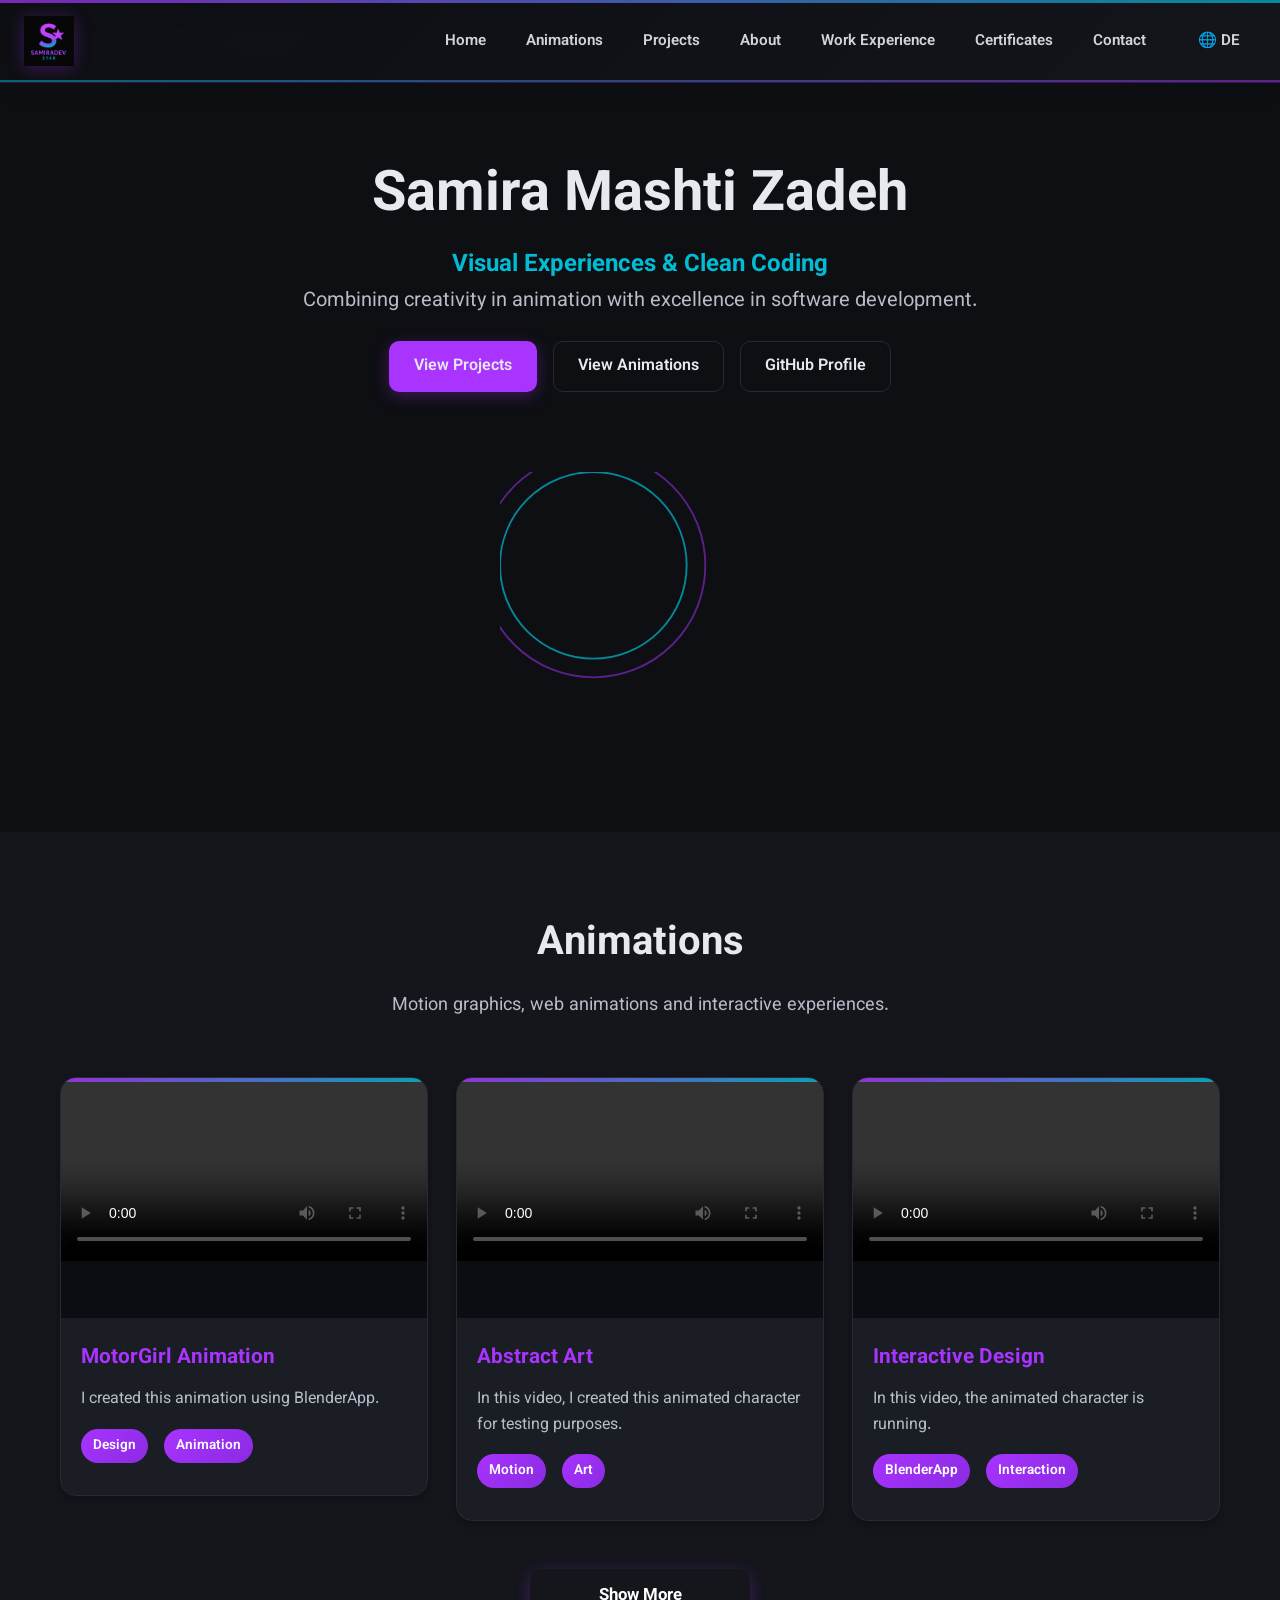
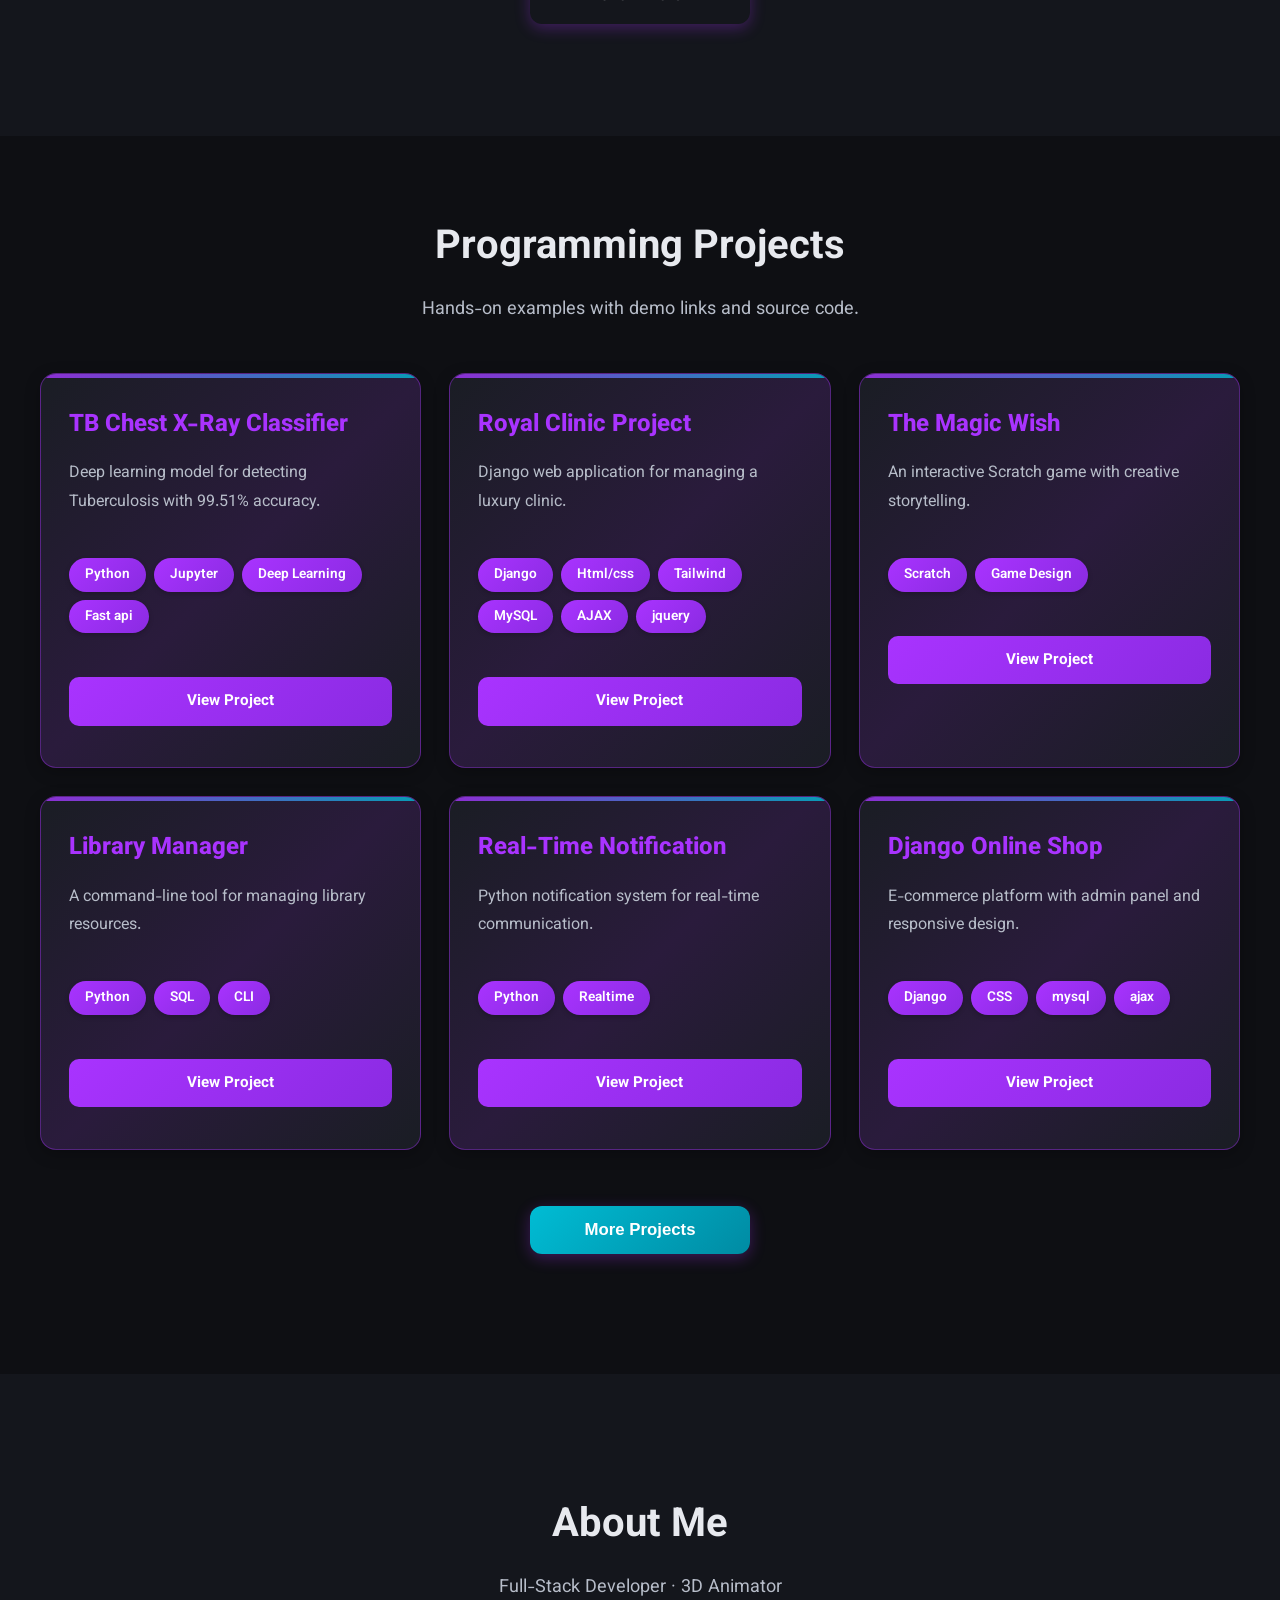
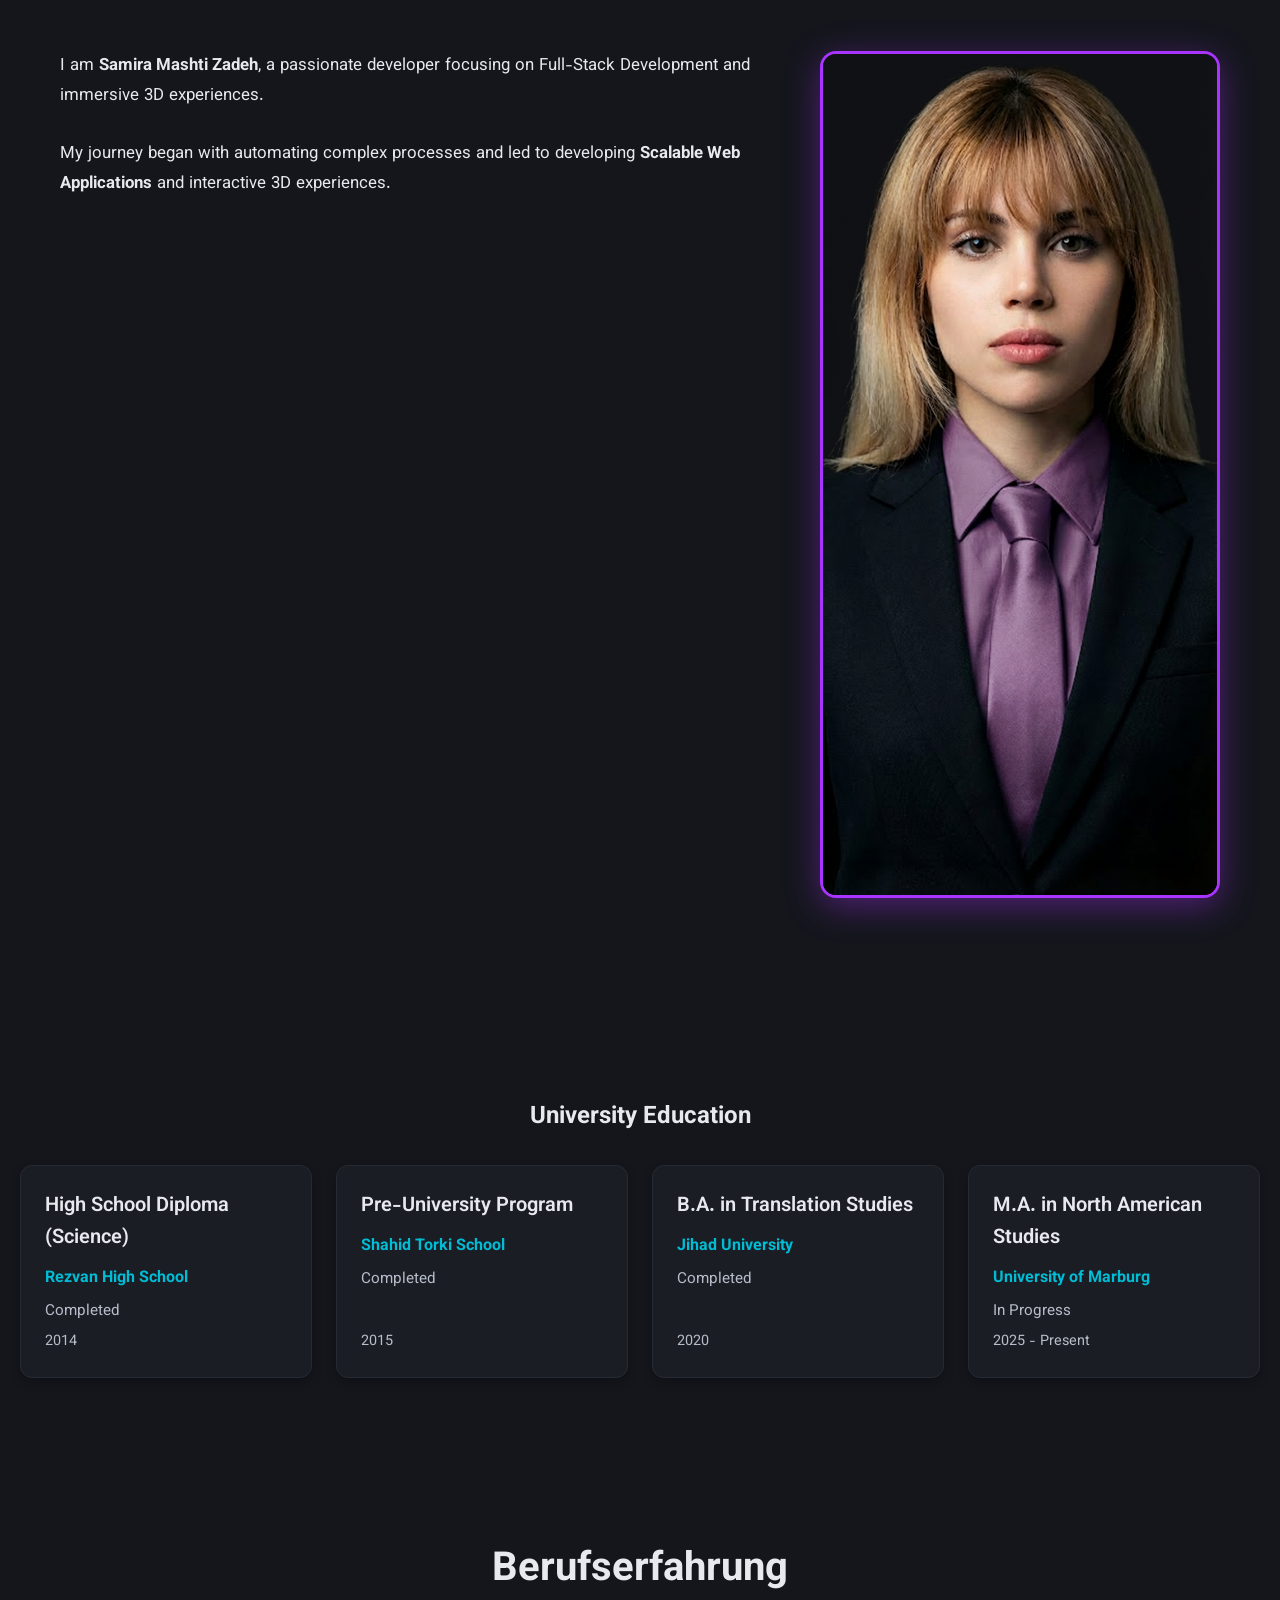
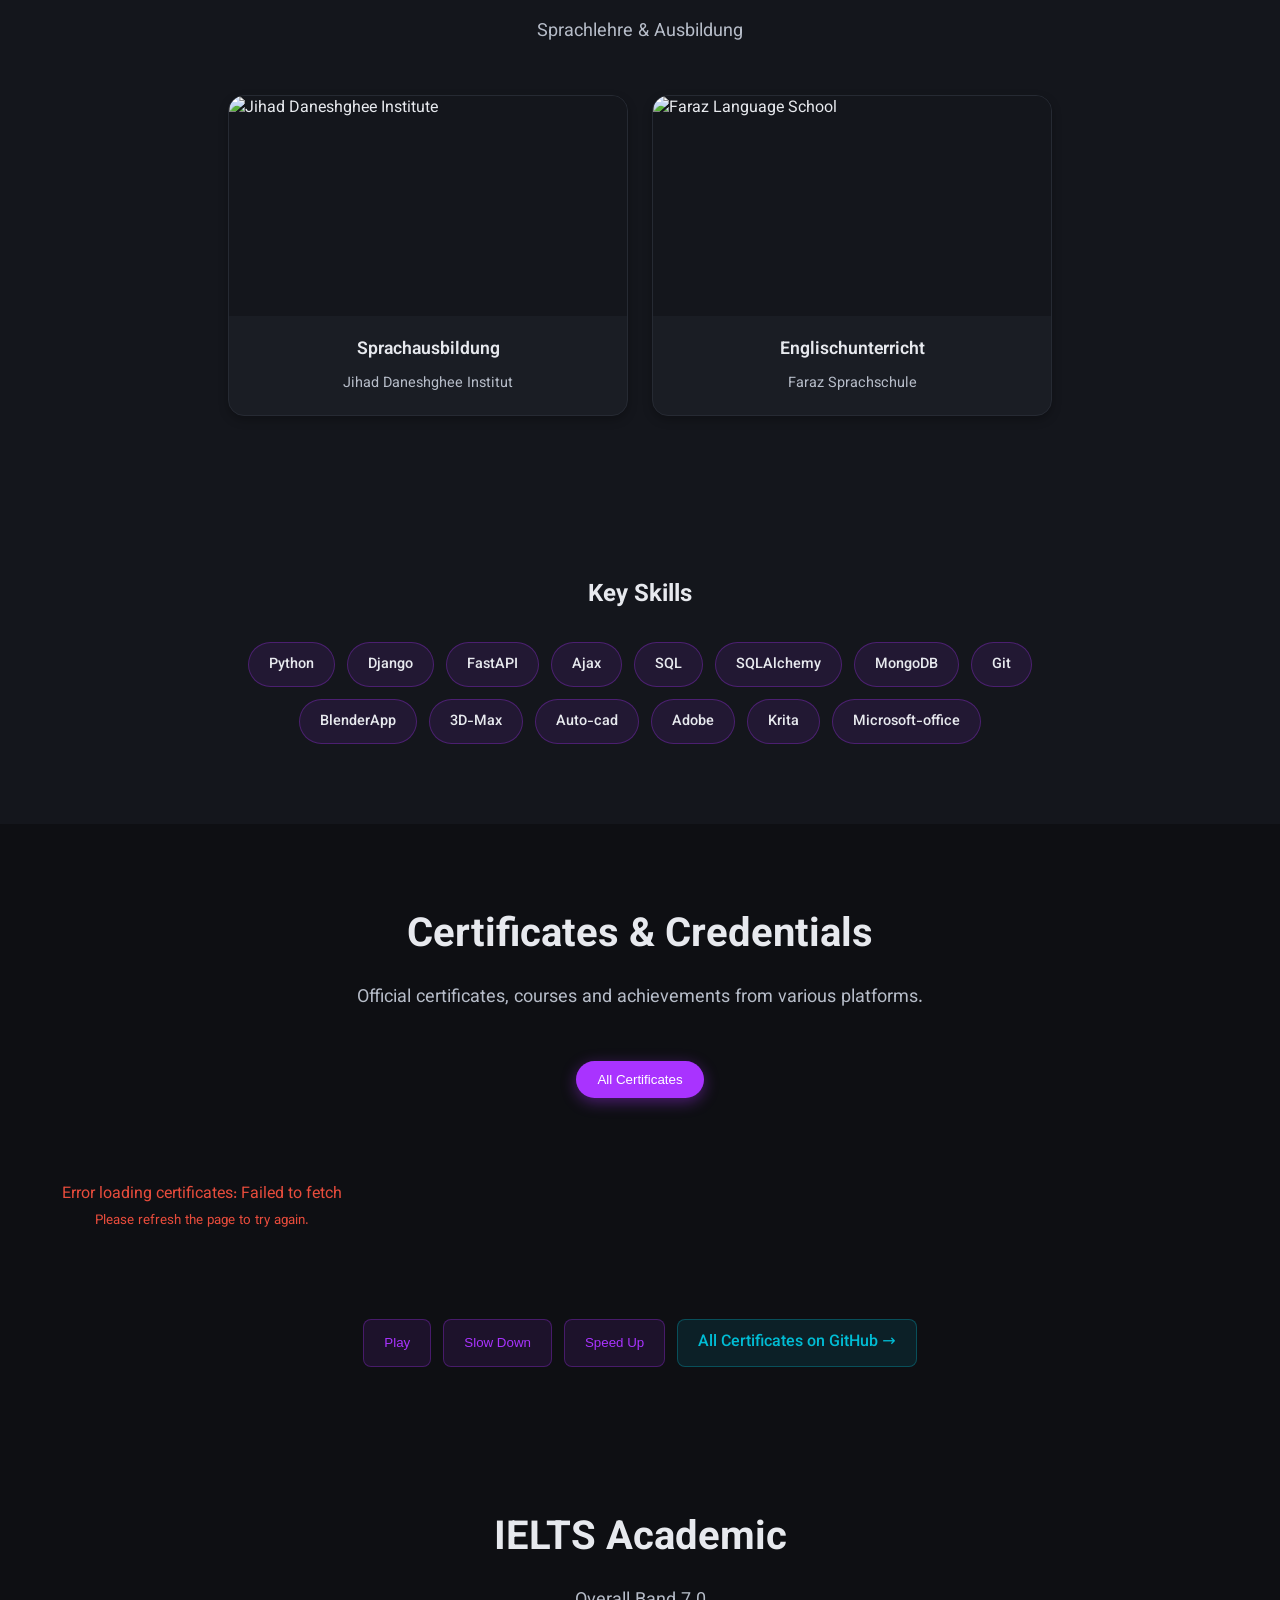
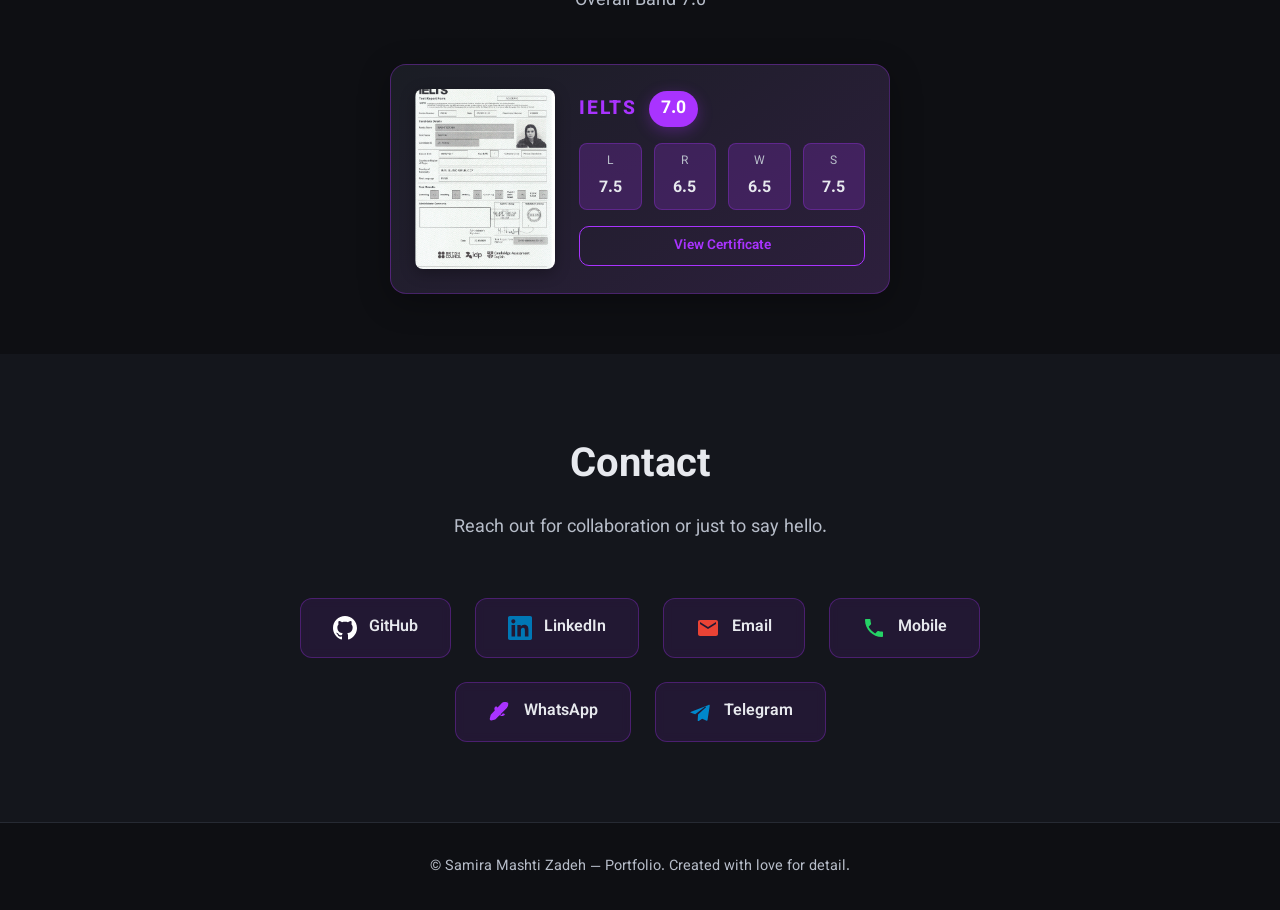
==== commit 89ddb6cc: "Improving the site bar CSS" ====
--- a/index.html
+++ b/index.html
@@ -9,6 +9,7 @@
     content="Animationen, Programmierprojekte und professionelle Zertifikate von Samira Mashti Zadeh." />
   <link rel="preconnect" href="https://fonts.googleapis.com ">
   <link href="https://fonts.googleapis.com/css2?family=Vazirmatn:wght@400 ;600;800&display=swap" rel="stylesheet">
+  <link rel="stylesheet" href="css/nav.css" />
   <link rel="stylesheet" href="css/main.css" />
   <link rel="stylesheet" href="css/work-history.css" />
   <link rel="icon" href="./images/main/favicon.png" type="image/png">
--- a/css/nav.css
+++ b/css/nav.css
@@ -0,0 +1,475 @@
+/* ==================== ناوبری ==================== */
+.nav {
+    position: sticky;
+    top: 0;
+    backdrop-filter: blur(16px) saturate(180%);
+    background: linear-gradient(135deg, rgba(14, 15, 19, 0.85), rgba(20, 22, 28, 0.92));
+    border-bottom: 1px solid rgba(169, 51, 255, 0.2);
+    display: flex;
+    justify-content: space-between;
+    align-items: center;
+    padding: 16px 24px;
+    z-index: 1000;
+    transition: all 0.4s cubic-bezier(0.175, 0.885, 0.32, 1.275);
+    box-shadow: 0 4px 20px rgba(0, 0, 0, 0.1);
+}
+
+/* افکت اسکرول - تاریک‌تر شدن هنگام اسکرول */
+.nav.scrolled {
+    background: linear-gradient(135deg, rgba(14, 15, 19, 0.95), rgba(20, 22, 28, 0.98));
+    box-shadow: 0 6px 30px rgba(0, 0, 0, 0.25);
+    padding: 12px 24px;
+    border-bottom: 1px solid rgba(169, 51, 255, 0.3);
+}
+
+/* افکت نورپردازی بالای نوار */
+.nav::before {
+    content: '';
+    position: absolute;
+    top: 0;
+    left: 0;
+    right: 0;
+    height: 3px;
+    background: linear-gradient(90deg, var(--primary), var(--ring), var(--primary));
+    background-size: 200% 200%;
+    animation: gradientFlow 3s ease infinite;
+    opacity: 0.7;
+}
+
+/* نوار پایینی */
+.nav::after {
+    content: '';
+    position: absolute;
+    bottom: 0;
+    left: 0;
+    right: 0;
+    height: 2px;
+    background: linear-gradient(90deg, var(--ring), var(--primary), var(--ring));
+    background-size: 200% 200%;
+    animation: gradientFlow 4s ease infinite reverse;
+    opacity: 0.5;
+    z-index: 10;
+}
+
+@keyframes gradientFlow {
+    0% {
+        background-position: 0% 50%;
+    }
+
+    50% {
+        background-position: 100% 50%;
+    }
+
+    100% {
+        background-position: 0% 50%;
+    }
+}
+
+/* لوگو با افکت پالس */
+.logo {
+    width: 50px;
+    height: auto;
+    transition: all 0.4s cubic-bezier(0.175, 0.885, 0.32, 1.275);
+    filter: drop-shadow(0 2px 8px rgba(169, 51, 255, 0.3));
+    animation: logoPulse 4s ease-in-out infinite;
+}
+
+@keyframes logoPulse {
+
+    0%,
+    100% {
+        transform: scale(1);
+        filter: drop-shadow(0 2px 8px rgba(169, 51, 255, 0.3));
+    }
+
+    50% {
+        transform: scale(1.05);
+        filter: drop-shadow(0 4px 15px rgba(169, 51, 255, 0.6));
+    }
+}
+
+.logo:hover {
+    transform: scale(1.1) rotate(5deg);
+    filter: drop-shadow(0 6px 20px rgba(169, 51, 255, 0.8));
+}
+
+/* منوی اصلی - حذف دکمه زبان از این بخش */
+.nav nav {
+    display: flex;
+    gap: 8px;
+    align-items: center;
+}
+
+/* لینک‌های ناوبری با افکت‌های زیبا - بدون تأثیر روی دکمه زبان */
+.nav nav a:not(#langBtn) {
+    position: relative;
+    padding: 10px 16px;
+    font-weight: 600;
+    font-size: 0.95rem;
+    opacity: 0.9;
+    transition: all 0.3s ease;
+    border-radius: 10px;
+    color: var(--text);
+    display: flex;
+    align-items: center;
+    gap: 4px;
+}
+
+.nav nav a:not(#langBtn)::before {
+    content: '';
+    position: absolute;
+    top: 0;
+    left: 0;
+    width: 100%;
+    height: 100%;
+    background: linear-gradient(135deg, rgba(169, 51, 255, 0.15), rgba(0, 188, 212, 0.1));
+    border-radius: 10px;
+    opacity: 0;
+    transition: opacity 0.3s ease;
+    z-index: -1;
+}
+
+.nav nav a:not(#langBtn):hover {
+    opacity: 1;
+    transform: translateY(-2px);
+    background: rgba(169, 51, 255, 0.1);
+    box-shadow: 0 4px 15px rgba(169, 51, 255, 0.2);
+}
+
+.nav nav a:not(#langBtn):hover::before {
+    opacity: 1;
+}
+
+/* افکت ایندیکیتور پایین لینک‌ها */
+.nav nav a:not(#langBtn)::after {
+    content: '';
+    position: absolute;
+    bottom: 0;
+    left: 50%;
+    width: 0;
+    height: 3px;
+    background: linear-gradient(90deg, var(--primary), var(--ring));
+    transition: all 0.4s cubic-bezier(0.175, 0.885, 0.32, 1.275);
+    transform: translateX(-50%);
+    border-radius: 2px;
+}
+
+.nav nav a:not(#langBtn):hover::after {
+    width: 80%;
+}
+
+/* افکت اکتیو برای لینک فعلی */
+.nav nav a:not(#langBtn).active {
+    opacity: 1;
+    color: var(--primary);
+    background: rgba(169, 51, 255, 0.15);
+}
+
+.nav nav a:not(#langBtn).active::after {
+    width: 100%;
+    background: linear-gradient(90deg, var(--primary), var(--ring));
+}
+
+/* ==================== دکمه زبان - استایل اصلی و محافظت شده ==================== */
+/* حذف لینک اضافی دور دکمه */
+.nav nav a[href=""] {
+    display: inline-block;
+    margin-left: 12px;
+}
+
+/* استایل اصلی دکمه زبان - با اولویت بالا */
+#langBtn {
+    background: transparent !important;
+    border: 1px solid var(--primary) !important;
+    color: var(--text) !important;
+    padding: 10px 20px !important;
+    font-weight: 600 !important;
+    font-size: 0.95rem !important;
+    position: relative !important;
+    overflow: hidden !important;
+    transition: all 0.4s cubic-bezier(0.175, 0.885, 0.32, 1.275) !important;
+    box-shadow: 0 4px 15px rgba(169, 51, 255, 0.1) !important;
+    border-radius: 10px !important;
+    cursor: pointer !important;
+    display: inline-flex !important;
+    align-items: center !important;
+    justify-content: center !important;
+    gap: 6px !important;
+    text-decoration: none !important;
+    line-height: 1 !important;
+    min-width: 80px !important;
+}
+
+/* حالت هاور - بوردر به رنگ آبی تغییر می‌کنه */
+#langBtn:hover {
+    border-color: var(--ring) !important;
+    background: rgba(169, 51, 255, 0.08) !important;
+    transform: translateY(-3px) scale(1.03) !important;
+    box-shadow: 0 8px 25px rgba(169, 51, 255, 0.3) !important;
+    color: var(--text) !important;
+}
+
+/* افکت شیمر برای بوردر در هاور */
+#langBtn::before {
+    content: '';
+    position: absolute;
+    top: -1px;
+    left: -1px;
+    right: -1px;
+    bottom: -1px;
+    background: linear-gradient(45deg,
+            transparent 30%,
+            var(--primary) 50%,
+            var(--ring) 70%,
+            transparent 100%);
+    background-size: 200% 200%;
+    border-radius: 10px;
+    opacity: 0;
+    transition: opacity 0.4s ease;
+    z-index: -1;
+    animation: borderShimmer 2s linear infinite;
+}
+
+#langBtn:hover::before {
+    opacity: 1;
+}
+
+@keyframes borderShimmer {
+    0% {
+        background-position: -200% -200%;
+    }
+
+    100% {
+        background-position: 200% 200%;
+    }
+}
+
+/* ==================== دکمه همبرگر منو مدرن ==================== */
+.mobile-menu-toggle {
+    display: none;
+    flex-direction: column;
+    justify-content: space-between;
+    width: 28px;
+    height: 22px;
+    cursor: pointer;
+    z-index: 200;
+    padding: 4px;
+    background: transparent;
+    border: none;
+    position: relative;
+}
+
+.mobile-menu-toggle span {
+    width: 100%;
+    height: 2.5px;
+    background: linear-gradient(90deg, var(--primary), var(--ring));
+    transition: all 0.4s cubic-bezier(0.175, 0.885, 0.32, 1.275);
+    transform-origin: center;
+    border-radius: 2px;
+}
+
+/* حالت فعال (X) */
+.mobile-menu-toggle.active span:nth-child(1) {
+    transform: rotate(45deg) translate(6px, 6px);
+    background: linear-gradient(90deg, var(--ring), var(--primary));
+}
+
+.mobile-menu-toggle.active span:nth-child(2) {
+    opacity: 0;
+    transform: translateX(-20px);
+}
+
+.mobile-menu-toggle.active span:nth-child(3) {
+    transform: rotate(-45deg) translate(6px, -6px);
+    background: linear-gradient(90deg, var(--ring), var(--primary));
+}
+
+/* افکت موج برای دکمه همبرگر */
+.mobile-menu-toggle::before {
+    content: '';
+    position: absolute;
+    top: 50%;
+    left: 50%;
+    width: 0;
+    height: 0;
+    border-radius: 50%;
+    background: rgba(169, 51, 255, 0.2);
+    transform: translate(-50%, -50%);
+    transition: width 0.6s ease, height 0.6s ease;
+    z-index: -1;
+}
+
+.mobile-menu-toggle:active::before {
+    width: 100px;
+    height: 100px;
+}
+
+/* ==================== منوی موبایل مدرن ==================== */
+@media (max-width: 768px) {
+    .mobile-menu-toggle {
+        display: flex !important;
+    }
+
+    /* منوی اصلی - حالت بسته */
+    .nav nav {
+        position: fixed;
+        top: 0;
+        right: -100%;
+        width: 75%;
+        max-width: 320px;
+        height: 100vh;
+        background: linear-gradient(135deg, rgba(14, 15, 19, 0.98), rgba(20, 22, 28, 0.95));
+        backdrop-filter: blur(20px) saturate(180%);
+        flex-direction: column;
+        justify-content: flex-start;
+        align-items: stretch;
+        padding: 100px 24px 40px;
+        transition: right 0.4s cubic-bezier(0.175, 0.885, 0.32, 1.275);
+        border-left: 1px solid rgba(169, 51, 255, 0.3);
+        box-shadow: -5px 0 25px rgba(0, 0, 0, 0.4);
+        z-index: 150;
+        gap: 12px;
+    }
+
+    /* منوی باز */
+    .nav nav.active {
+        right: 0 !important;
+    }
+
+    /* استایل لینک‌های منوی موبایل - بدون تأثیر روی دکمه زبان */
+    .nav nav a:not(#langBtn) {
+        padding: 16px 20px;
+        border-radius: 10px;
+        font-size: 1.1rem;
+        font-weight: 600;
+        opacity: 0.9;
+        transform: translateX(30px);
+        transition: all 0.4s cubic-bezier(0.175, 0.885, 0.32, 1.275);
+        border: 1px solid transparent;
+        position: relative;
+        overflow: hidden;
+    }
+
+    .nav nav a:not(#langBtn)::before {
+        content: '';
+        position: absolute;
+        top: 0;
+        left: 0;
+        width: 3px;
+        height: 100%;
+        background: linear-gradient(180deg, var(--primary), var(--ring));
+        opacity: 0;
+        transition: opacity 0.3s ease;
+    }
+
+    .nav nav a:not(#langBtn):hover {
+        background: rgba(169, 51, 255, 0.15);
+        border-color: rgba(169, 51, 255, 0.4);
+        opacity: 1;
+        transform: translateX(0);
+    }
+
+    .nav nav a:not(#langBtn):hover::before {
+        opacity: 1;
+    }
+
+    /* انیمیشن slide-in برای لینک‌ها */
+    .nav nav.active a:not(#langBtn):nth-child(1) {
+        transition-delay: 0.1s;
+        transform: translateX(0);
+    }
+
+    .nav nav.active a:not(#langBtn):nth-child(2) {
+        transition-delay: 0.15s;
+        transform: translateX(0);
+    }
+
+    .nav nav.active a:not(#langBtn):nth-child(3) {
+        transition-delay: 0.2s;
+        transform: translateX(0);
+    }
+
+    .nav nav.active a:not(#langBtn):nth-child(4) {
+        transition-delay: 0.25s;
+        transform: translateX(0);
+    }
+
+    .nav nav.active a:not(#langBtn):nth-child(5) {
+        transition-delay: 0.3s;
+        transform: translateX(0);
+    }
+
+    .nav nav.active a:not(#langBtn):nth-child(6) {
+        transition-delay: 0.35s;
+        transform: translateX(0);
+    }
+
+    /* دکمه زبان در منوی موبایل - استایل محافظت شده */
+    #langBtn {
+        margin: 24px 20px 0 !important;
+        background: rgba(169, 51, 255, 0.15) !important;
+        border: 1px solid var(--primary) !important;
+        border-radius: 10px !important;
+        align-self: center !important;
+        width: calc(100% - 40px) !important;
+        max-width: none !important;
+        text-align: center !important;
+        padding: 14px !important;
+        font-size: 1rem !important;
+    }
+
+    #langBtn:hover {
+        background: rgba(169, 51, 255, 0.25) !important;
+        border-color: var(--ring) !important;
+        transform: translateY(-3px) !important;
+    }
+}
+
+/* ریسپانسیو برای تبلت */
+@media (min-width: 769px) and (max-width: 992px) {
+    .nav nav {
+        gap: 6px;
+    }
+
+    .nav nav a:not(#langBtn) {
+        padding: 8px 12px;
+        font-size: 0.9rem;
+    }
+
+    #langBtn {
+        padding: 8px 16px !important;
+        font-size: 0.85rem !important;
+        margin-left: 8px !important;
+    }
+}
+
+/* موبایل کوچک */
+@media (max-width: 480px) {
+    .nav {
+        padding: 12px 16px;
+    }
+
+    .logo {
+        width: 44px;
+    }
+
+    .mobile-menu-toggle {
+        width: 24px;
+        height: 18px;
+    }
+
+    .nav nav {
+        width: 85%;
+        padding: 90px 20px 30px;
+    }
+
+    .nav nav a:not(#langBtn) {
+        padding: 14px 16px;
+        font-size: 1rem;
+    }
+
+    #langBtn {
+        padding: 12px !important;
+        font-size: 0.9rem !important;
+    }
+}
--- a/css/main.css
+++ b/css/main.css
@@ -45,61 +45,6 @@
   transition: var(--transition);
 }
 
-/* ==================== ناوبری ==================== */
-.nav {
-  position: sticky;
-  top: 0;
-  backdrop-filter: blur(12px);
-  background: rgba(14, 15, 19, 0.75);
-  border-bottom: 1px solid var(--border);
-  display: flex;
-  justify-content: space-between;
-  align-items: center;
-  padding: 16px 24px;
-  z-index: 100;
-  transition: var(--transition);
-}
-
-.nav:hover {
-  background: rgba(14, 15, 19, 0.9);
-}
-
-.logo {
-  width: 50px;
-  height: auto;
-  transition: var(--transition);
-}
-
-.logo:hover {
-  transform: scale(1.05);
-}
-
-.nav a {
-  position: relative;
-  padding: 8px 12px;
-  font-weight: 500;
-  opacity: 0.9;
-}
-
-.nav a::after {
-  content: '';
-  position: absolute;
-  bottom: 0;
-  left: 50%;
-  width: 0;
-  height: 2px;
-  background: var(--primary);
-  transition: var(--transition);
-  transform: translateX(-50%);
-}
-
-.nav a:hover {
-  opacity: 1;
-}
-
-.nav a:hover::after {
-  width: 70%;
-}
 
 /* ==================== بخش Hero ==================== */
 .hero {
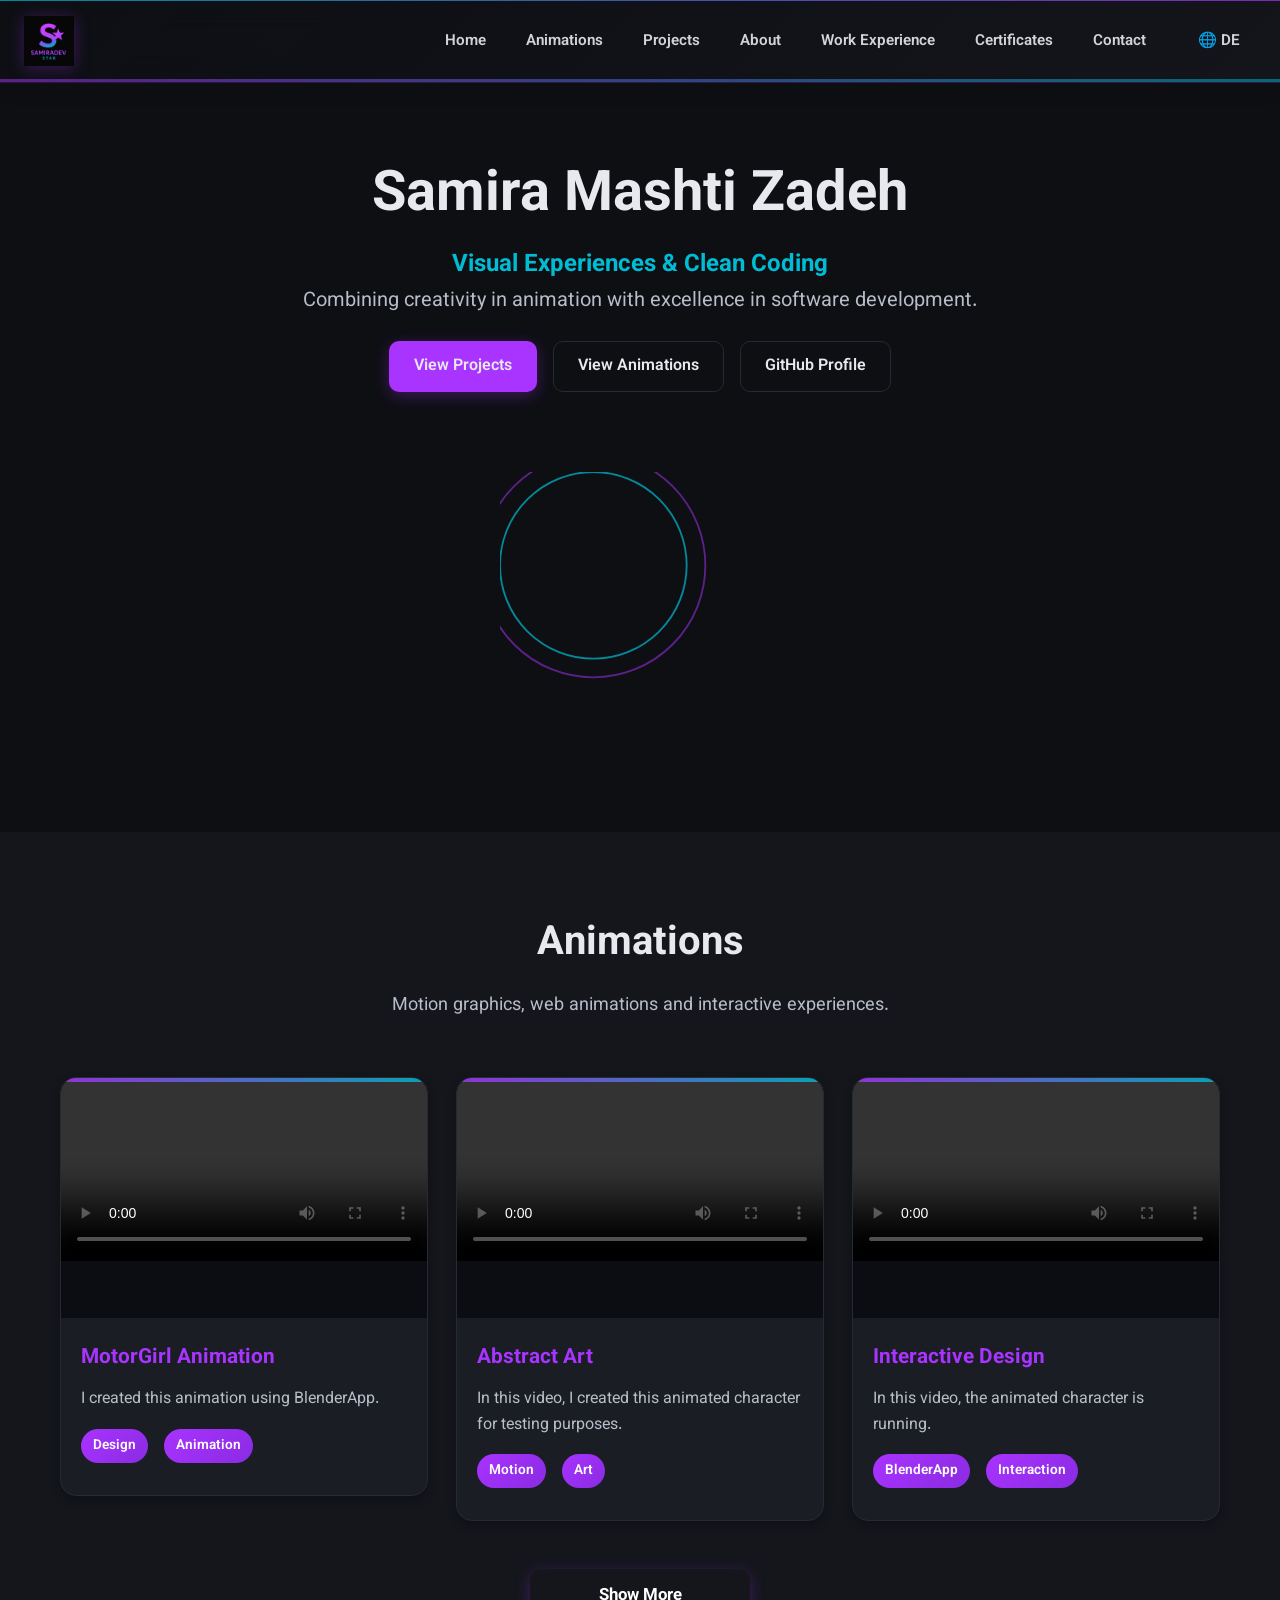
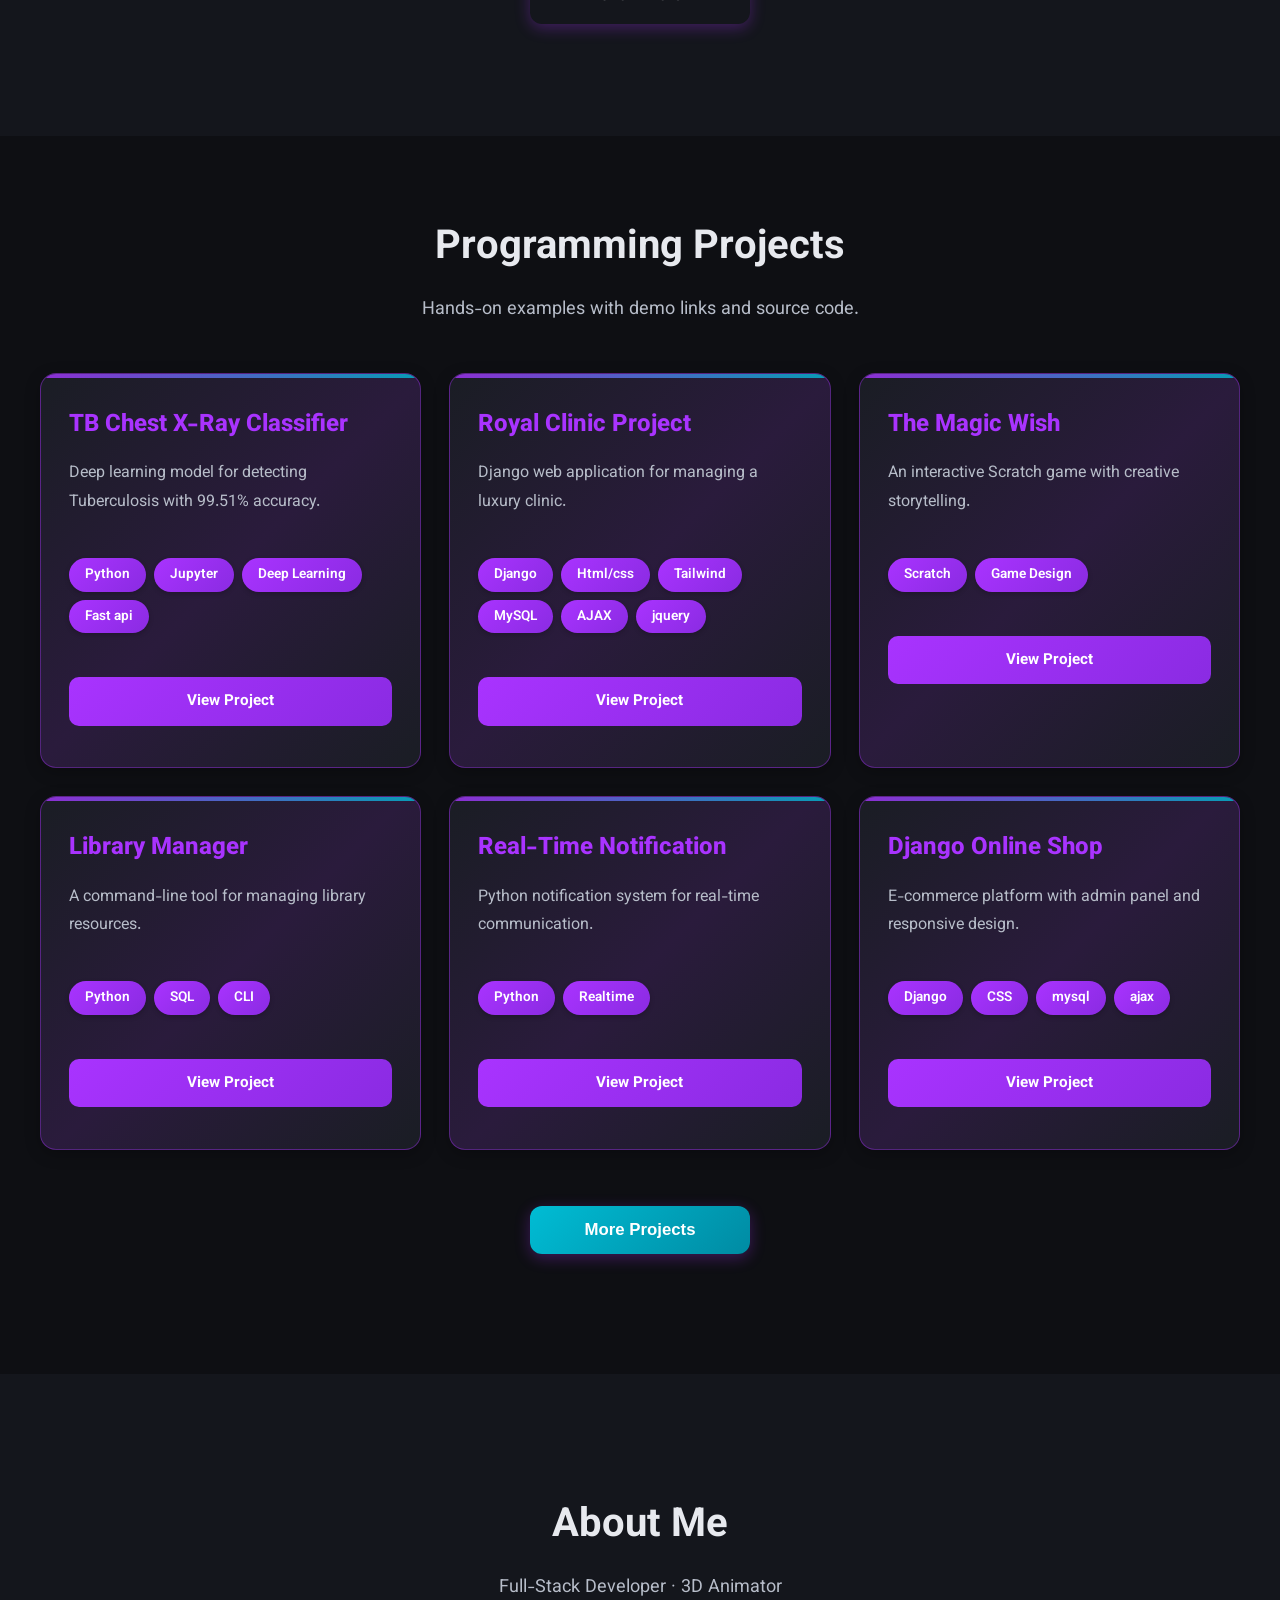
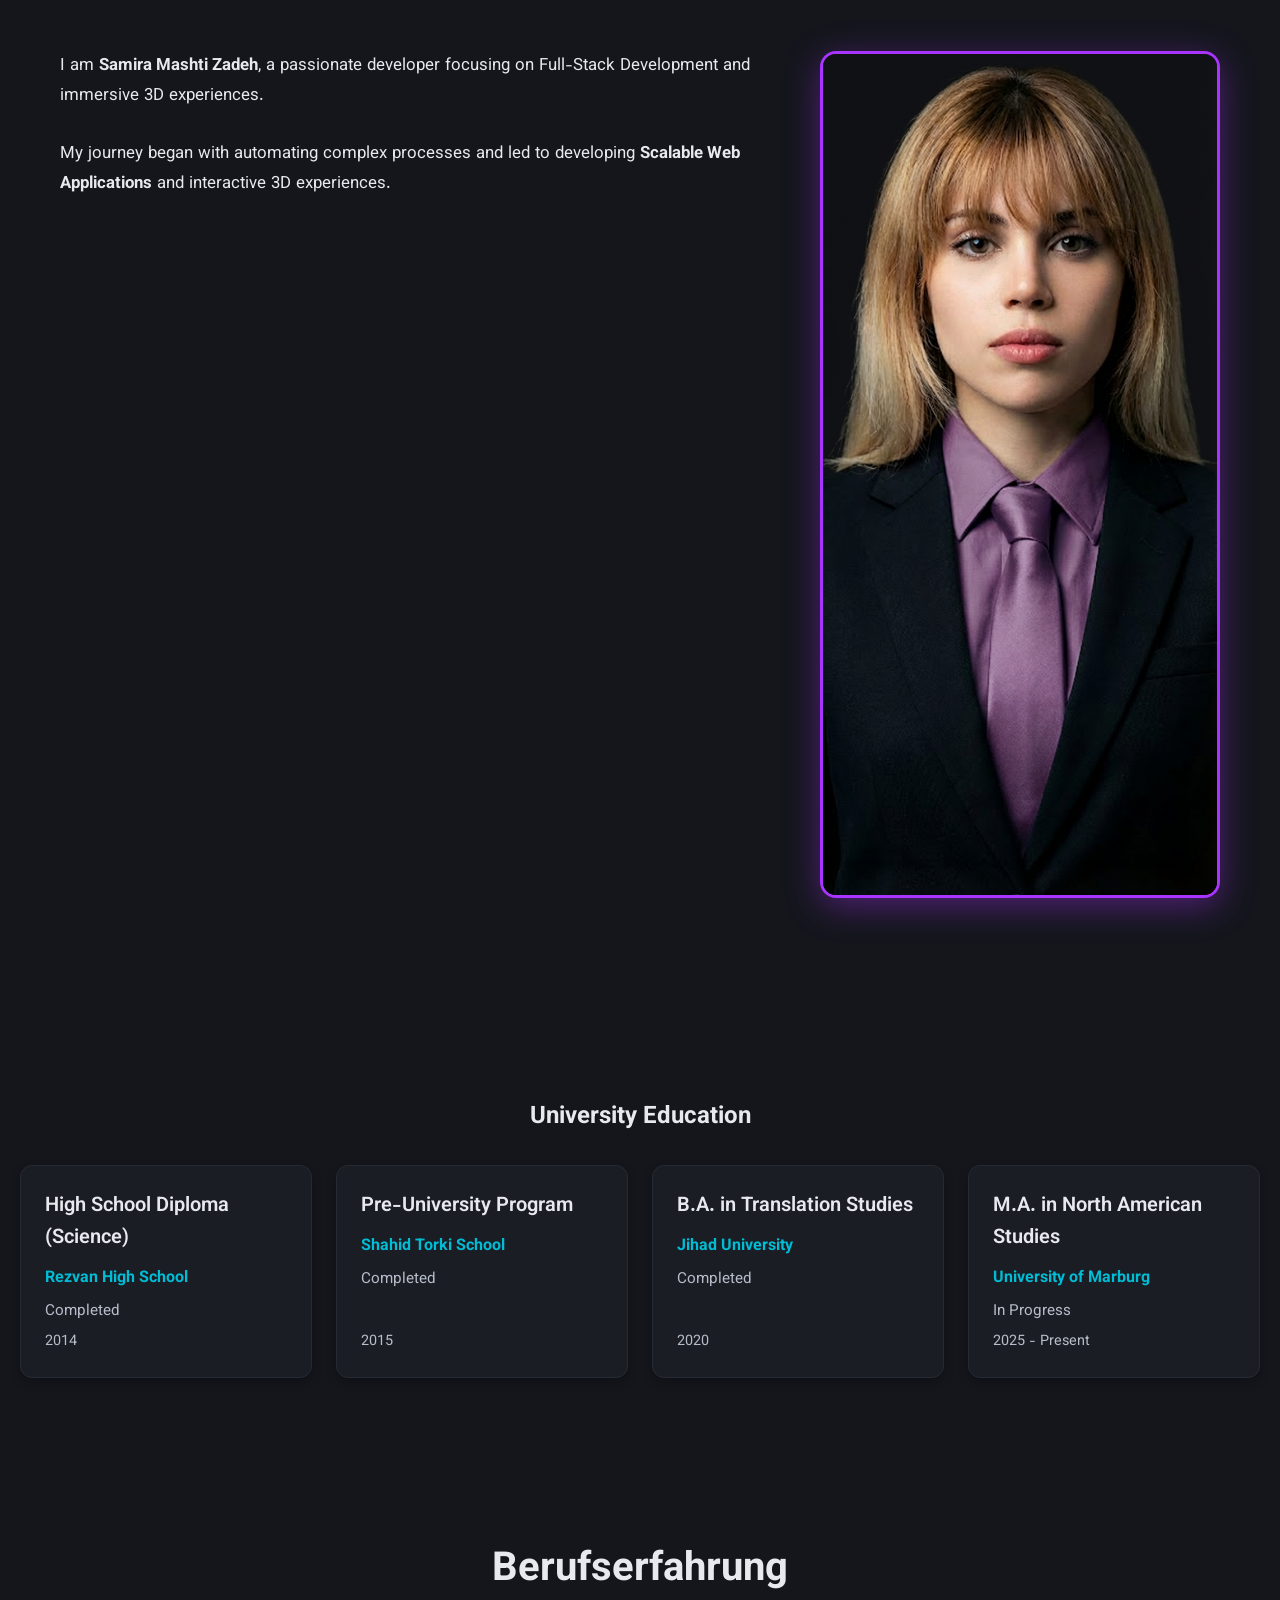
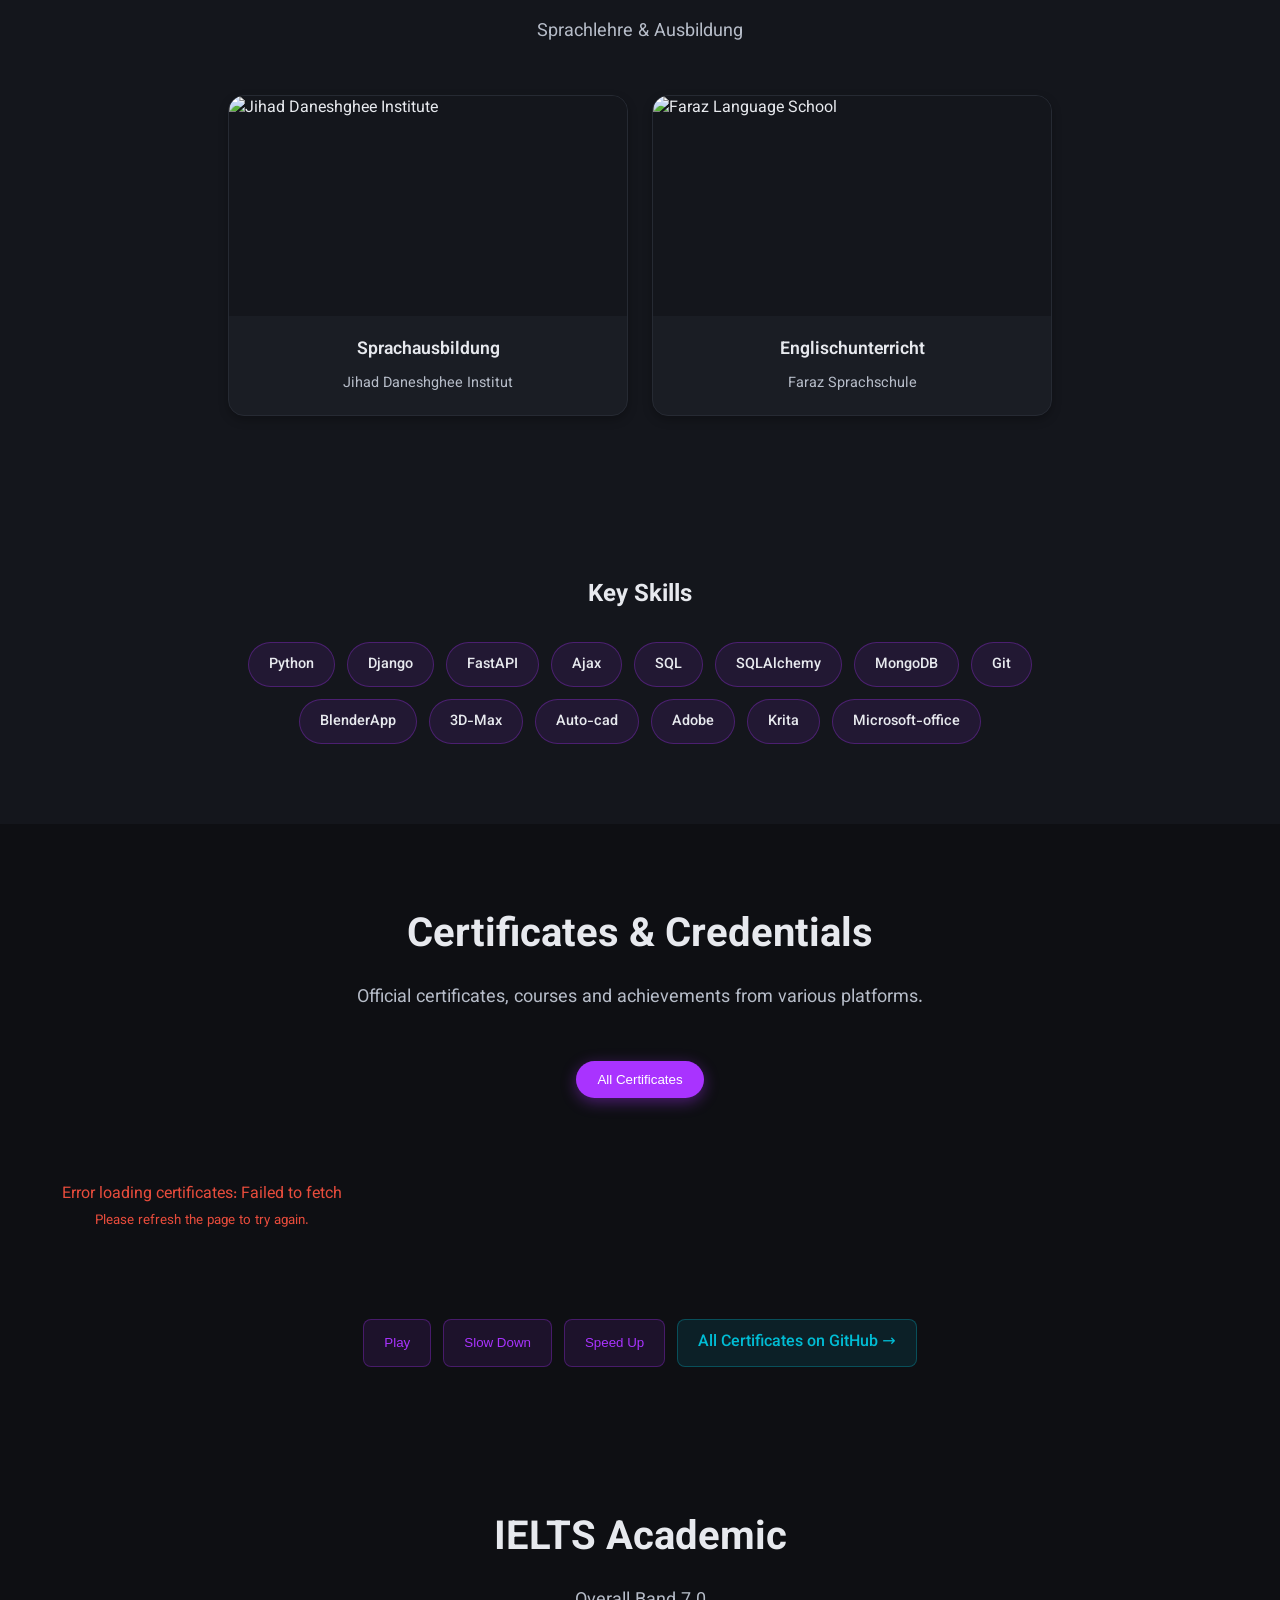
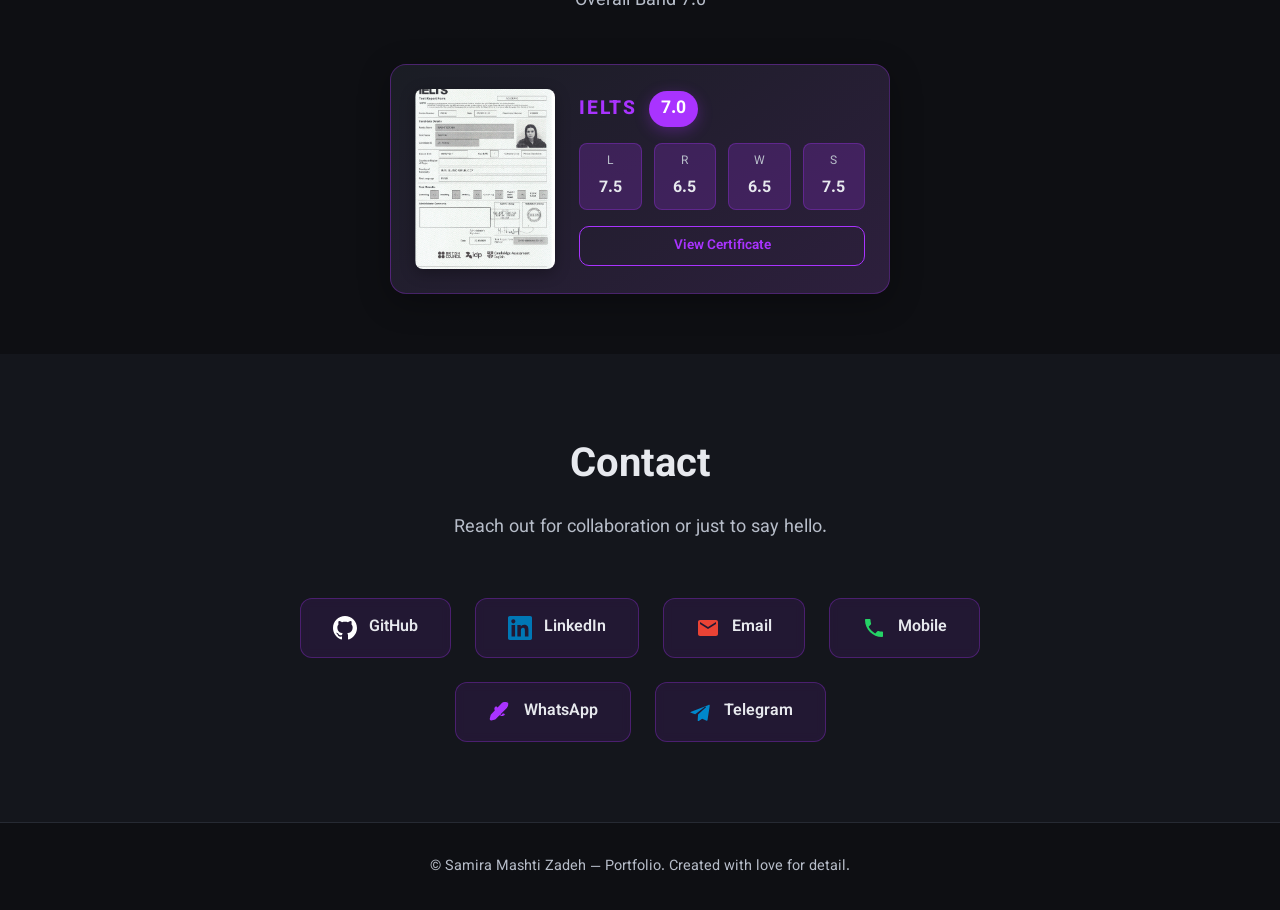
==== commit bac670e0: "Video triage and deletion of large videos" ====
--- a/index.html
+++ b/index.html
@@ -31,8 +31,7 @@
 
     <!-- ID اضافه شد -->
     <nav id="mainNav">
-      <a href="#hero" data-i18n="nav.home">Heim</a>
-
+      <a href="#hero" data-i18n="nav.home">Start</a>
       <a href="#animations" data-i18n="nav.animations">Animationen</a>
       <a href="#projects" data-i18n="nav.projects">Projekte</a>
       <a href="#about" data-i18n="nav.about">Über mich</a>
@@ -86,7 +85,7 @@
       </article>
       <article class="card">
         <div class="card__media">
-          <video src="videos/video0000-0250.mkv" controls preload="metadata"></video>
+          <video src="videos/samvid0001-1057.mkv" controls preload="metadata"></video>
         </div>
         <div class="card__body">
           <h3 data-i18n="animations.card2.title">Abstract Art</h3>
@@ -98,7 +97,7 @@
       </article>
       <article class="card">
         <div class="card__media">
-          <video src="videos/video-check0001-0078.mkv" controls preload="metadata"></video>
+          <video src="videos/samvid0001-1120.mkv" controls preload="metadata"></video>
         </div>
         <div class="card__body">
           <h3 data-i18n="animations.card3.title">Interaktives Design</h3>
--- a/css/nav.css
+++ b/css/nav.css
@@ -29,24 +29,25 @@
     top: 0;
     left: 0;
     right: 0;
+    height: 1px;
+    background: linear-gradient(90deg, var(--ring), var(--primary), var(--ring));
+    
+    background-size: 200% 200%;
+    animation: gradientFlow 4s ease infinite reverse;
+    opacity: 0.7;
+}
+
+/* نوار پایینی */
+.nav::after {
+    content: '';
+    position: absolute;
+    bottom: 0;
+    left: 0;
+    right: 0;
     height: 3px;
     background: linear-gradient(90deg, var(--primary), var(--ring), var(--primary));
     background-size: 200% 200%;
     animation: gradientFlow 3s ease infinite;
-    opacity: 0.7;
-}
-
-/* نوار پایینی */
-.nav::after {
-    content: '';
-    position: absolute;
-    bottom: 0;
-    left: 0;
-    right: 0;
-    height: 2px;
-    background: linear-gradient(90deg, var(--ring), var(--primary), var(--ring));
-    background-size: 200% 200%;
-    animation: gradientFlow 4s ease infinite reverse;
     opacity: 0.5;
     z-index: 10;
 }
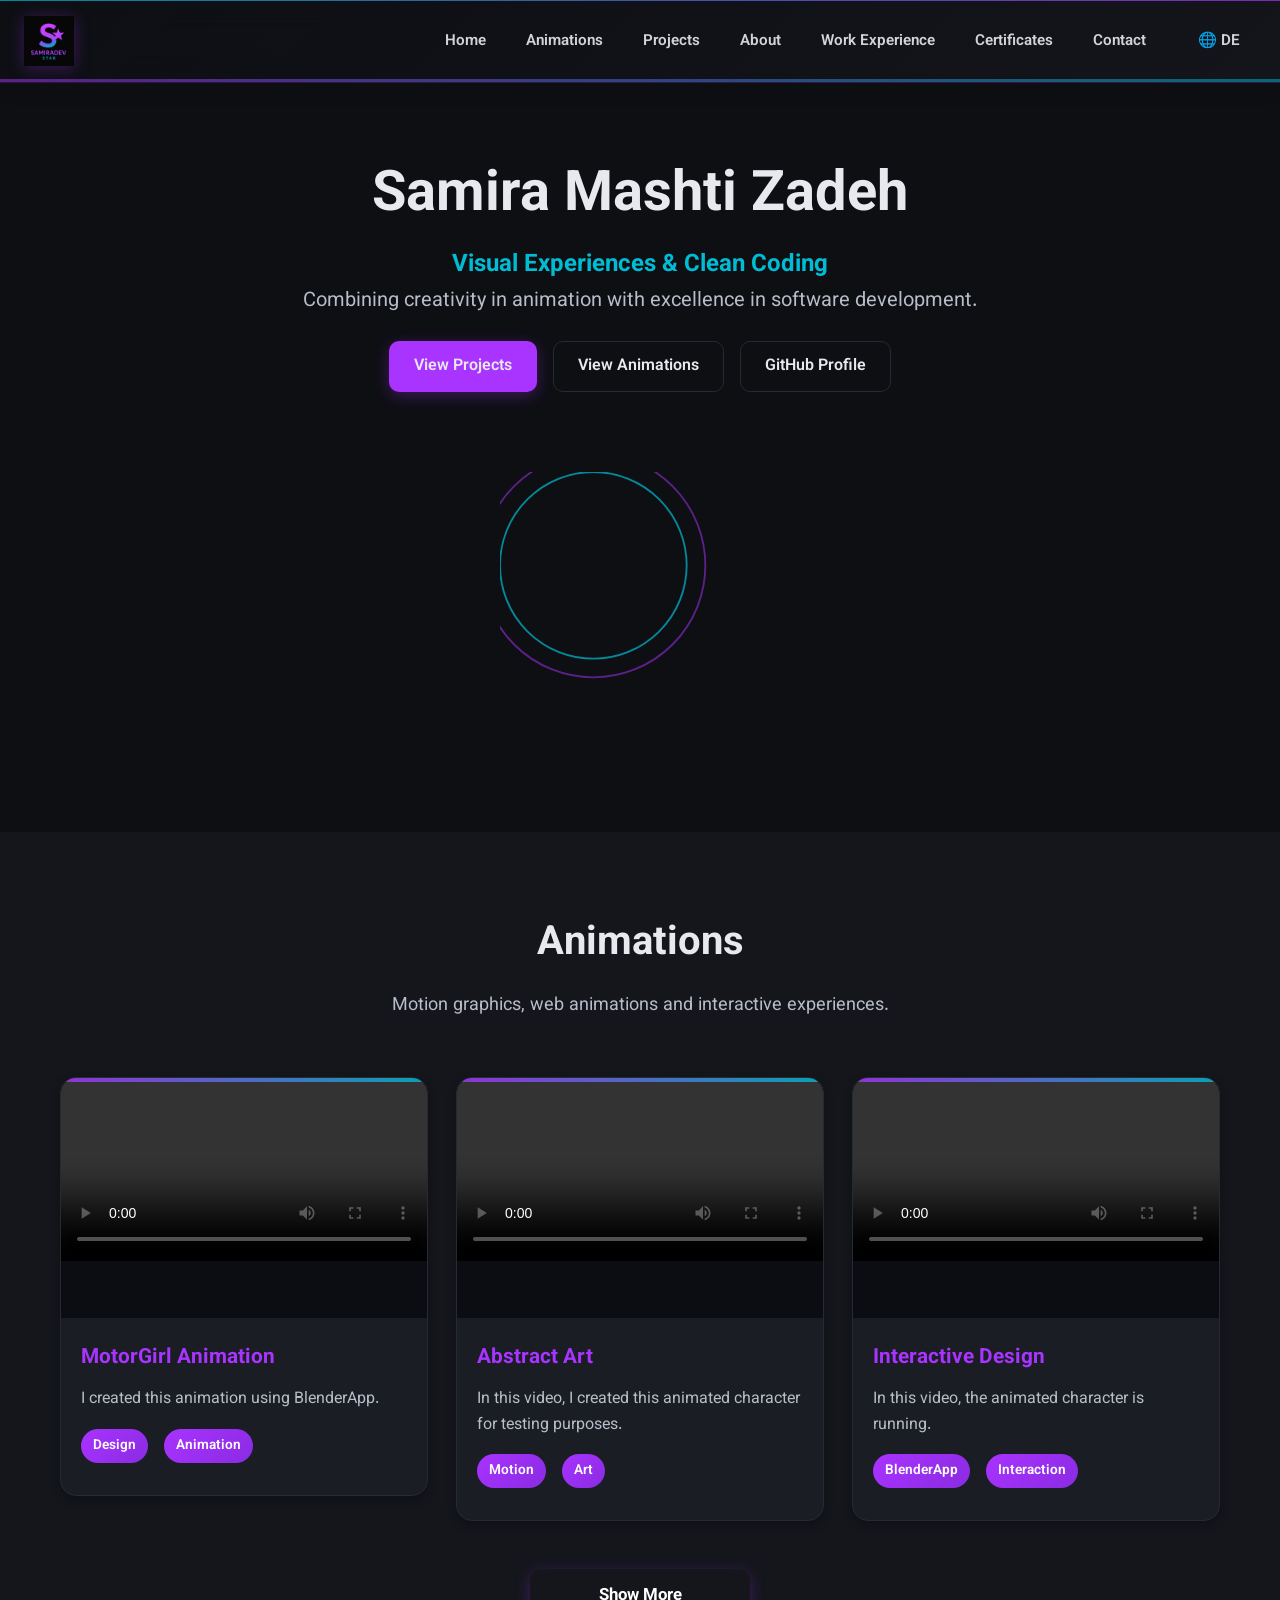
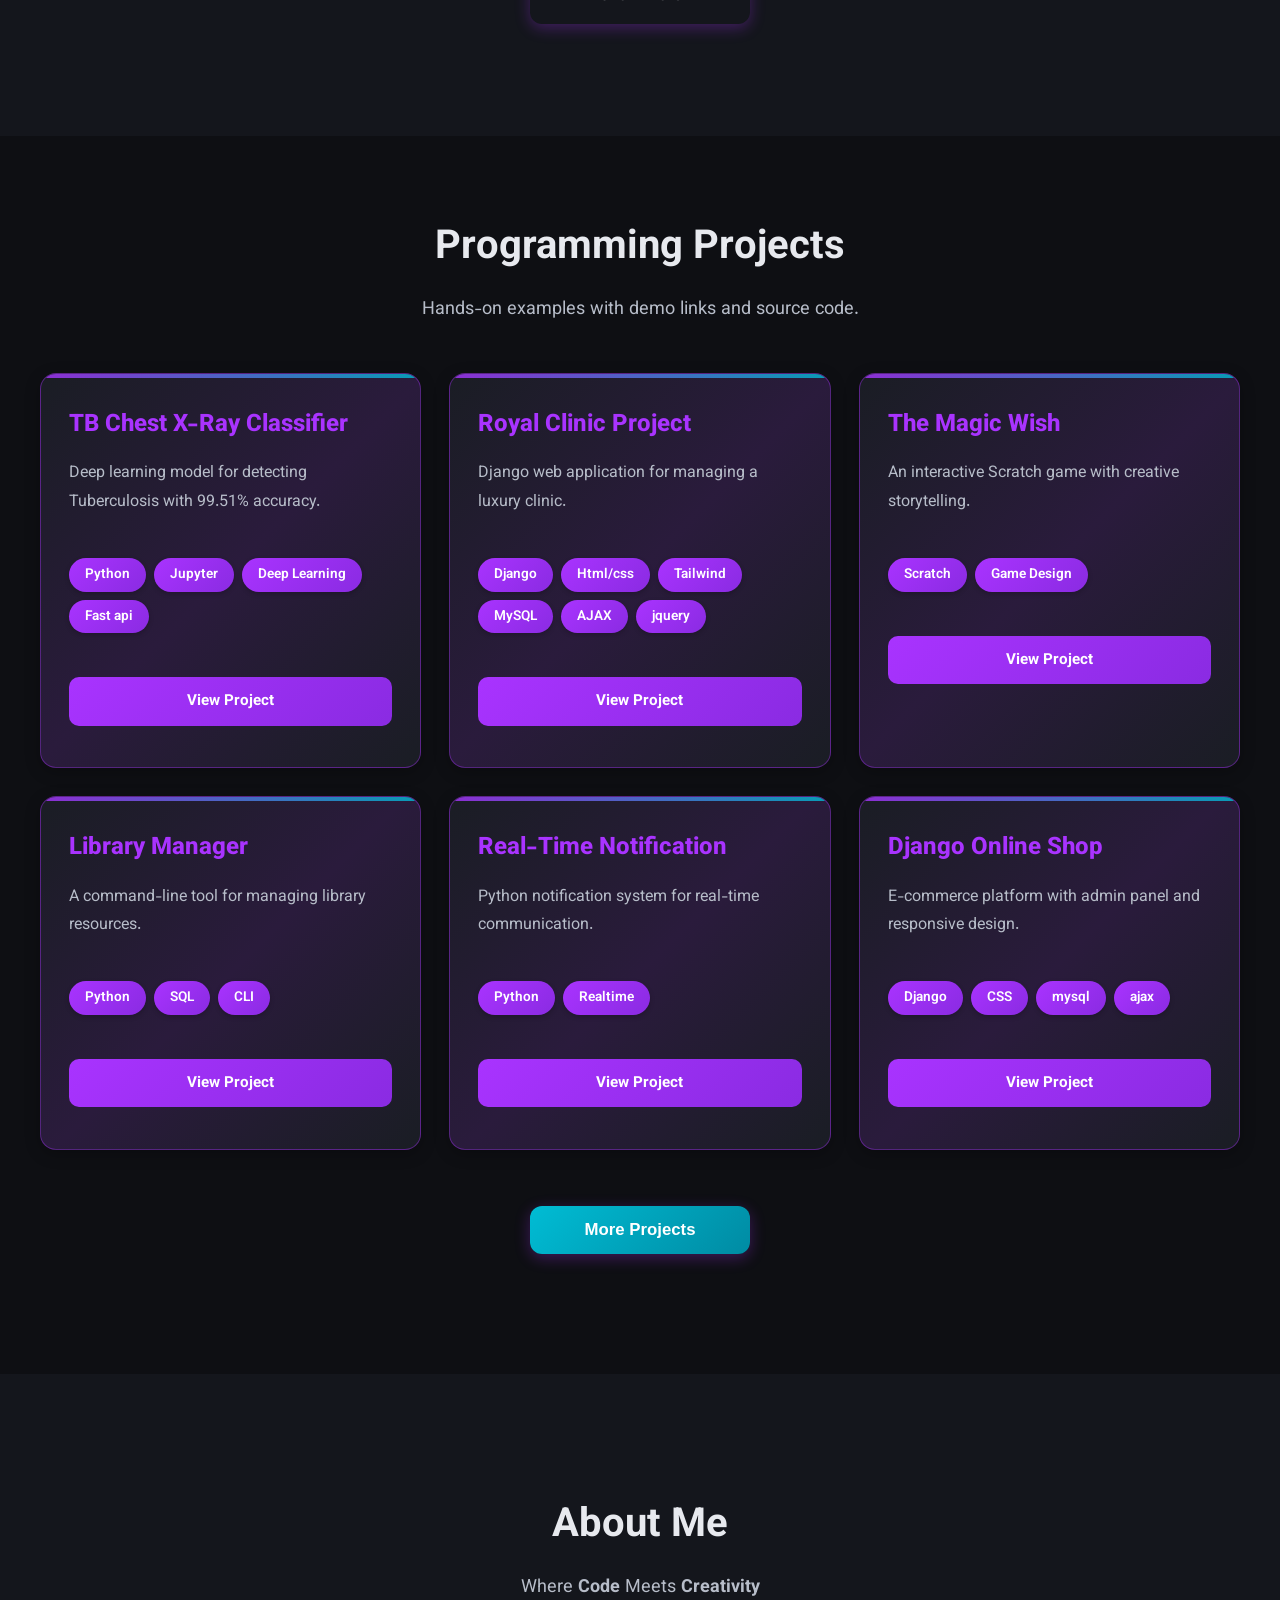
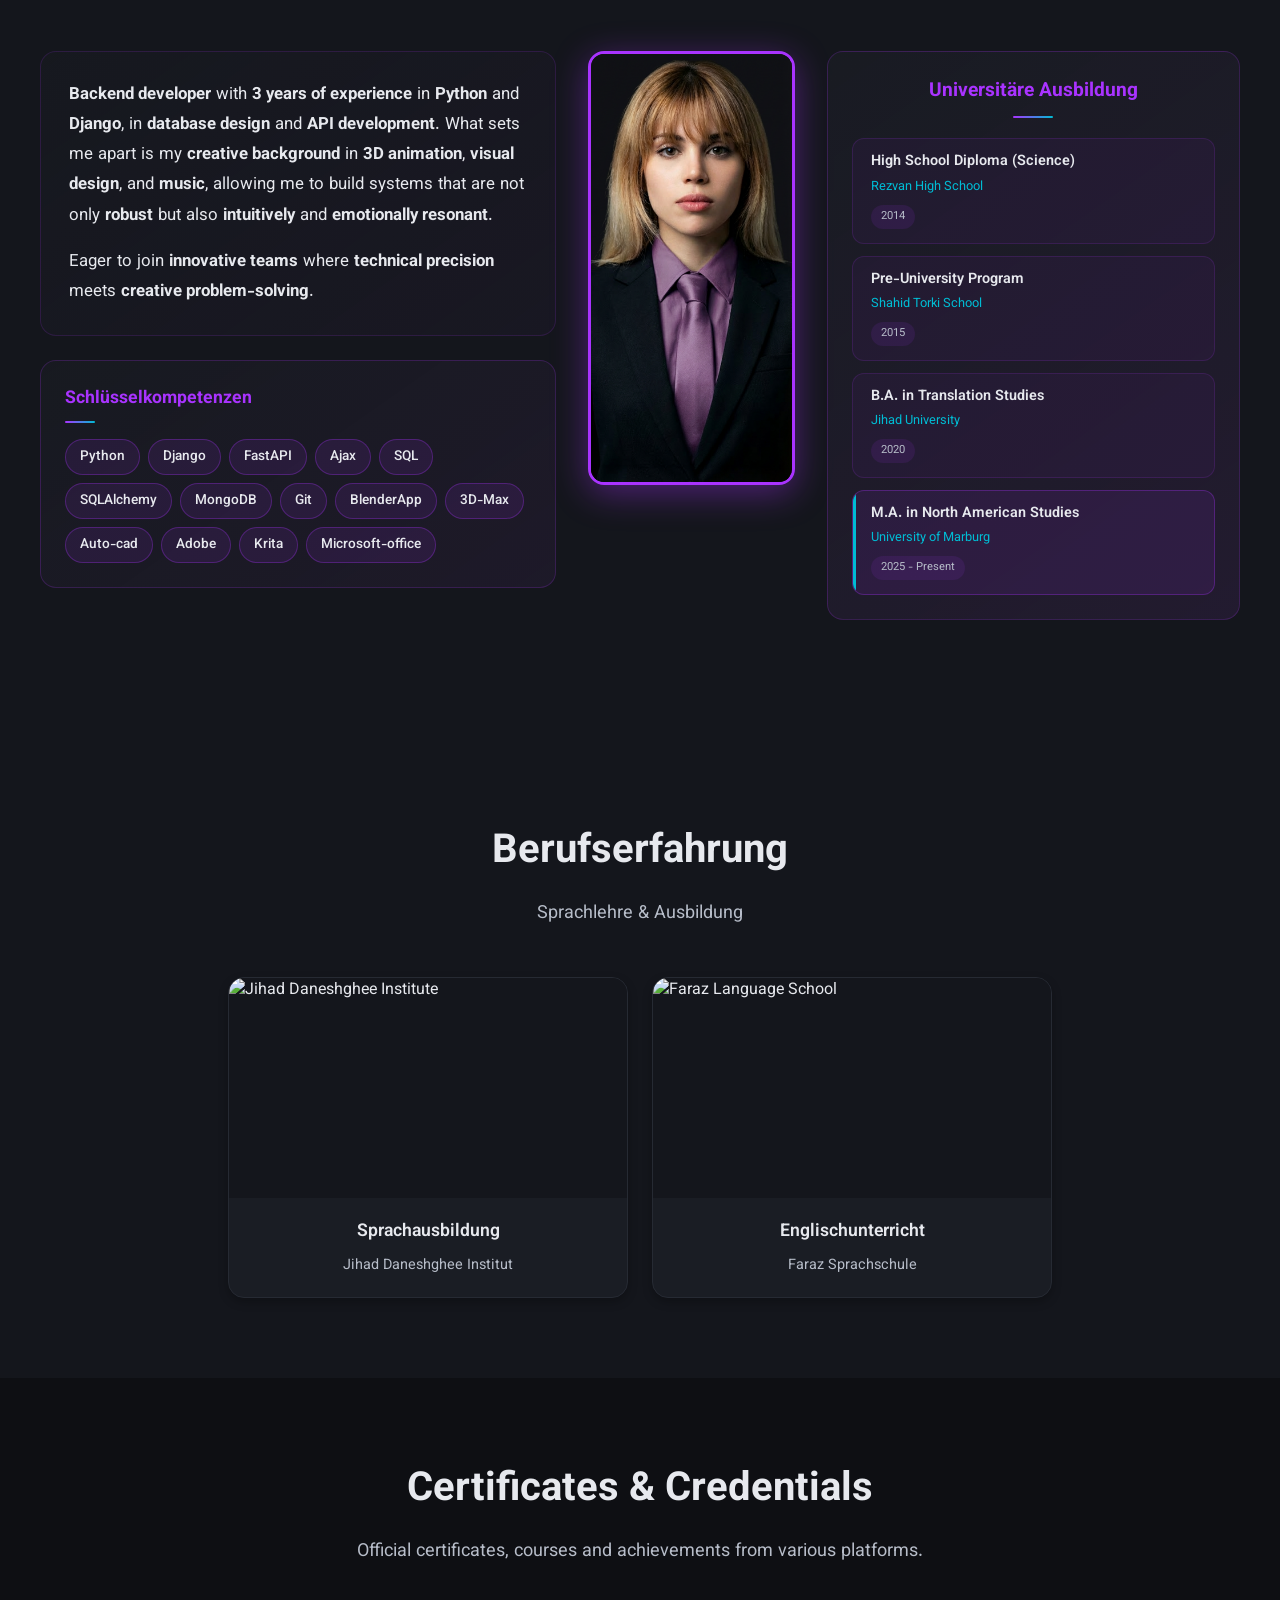
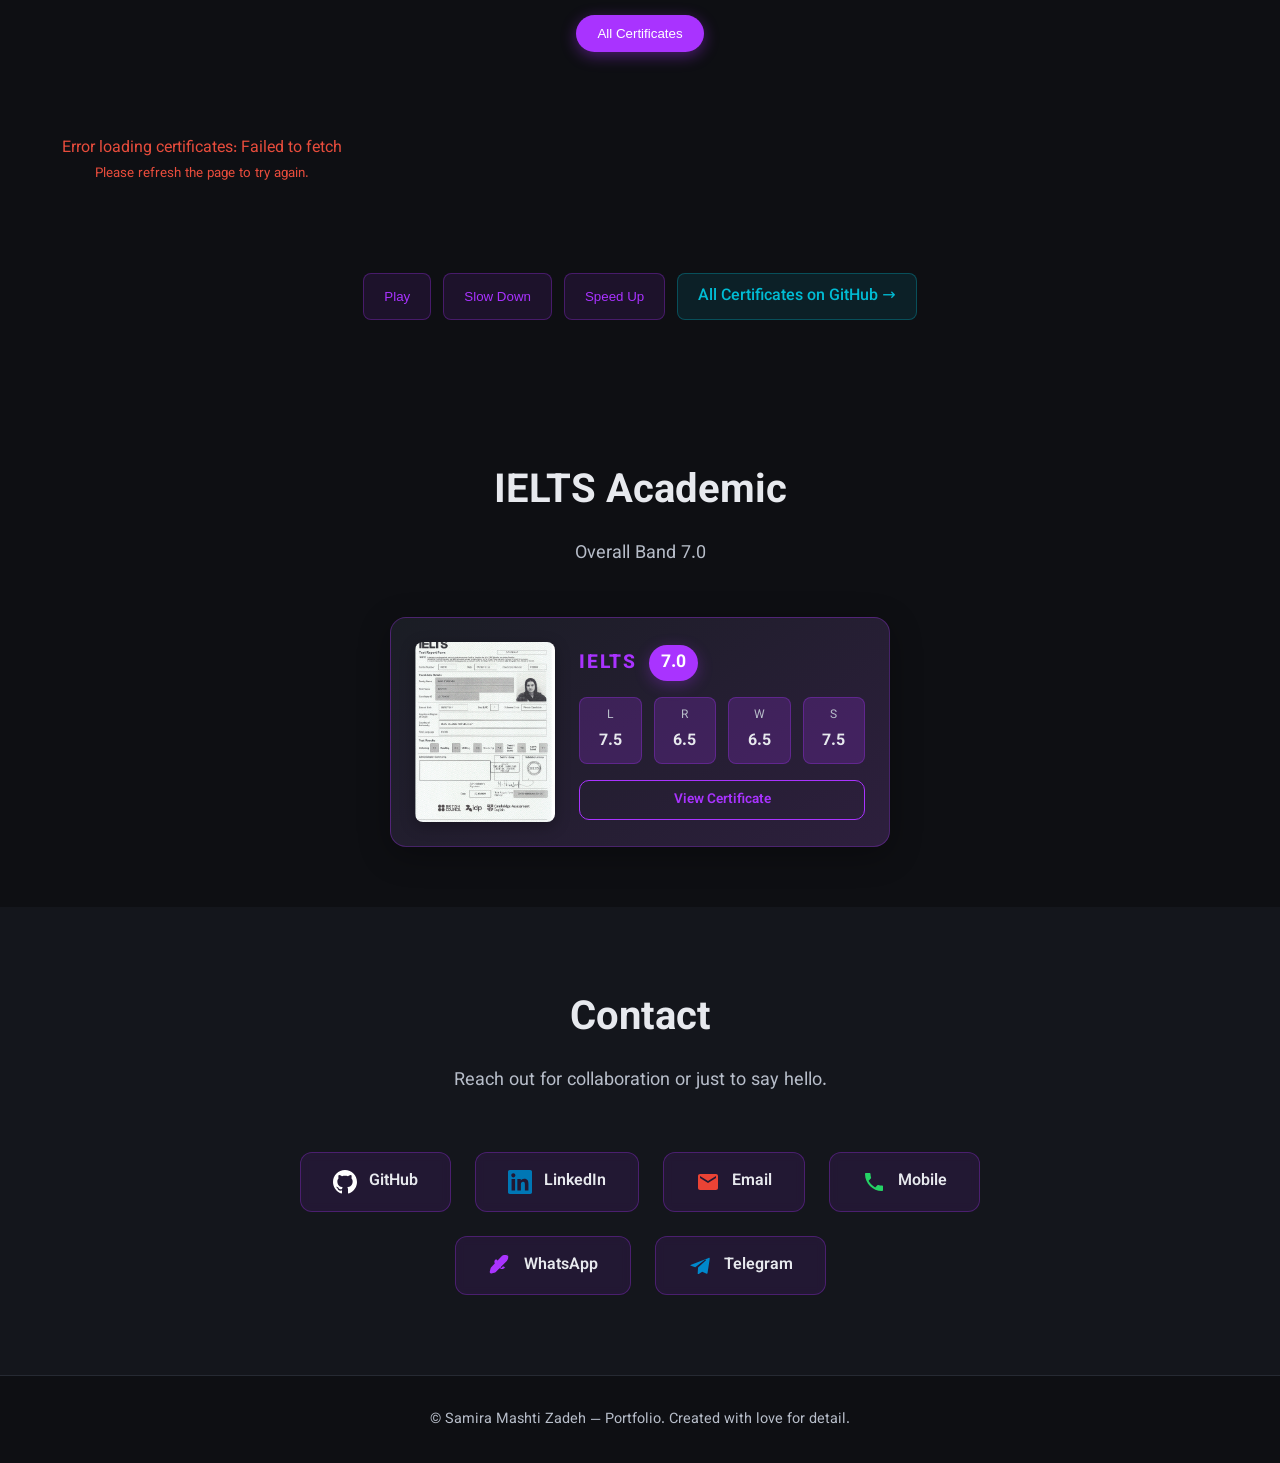
==== commit 843240d2: "Better css for about me section" ====
--- a/index.html
+++ b/index.html
@@ -85,7 +85,7 @@
       </article>
       <article class="card">
         <div class="card__media">
-          <video src="videos/samvid0001-1057.mkv" controls preload="metadata"></video>
+          <video src="videos/0001-0241.mkv" controls preload="metadata"></video>
         </div>
         <div class="card__body">
           <h3 data-i18n="animations.card2.title">Abstract Art</h3>
@@ -206,57 +206,98 @@
     </div>
   </section>
 
-  <section id="about" class="section alt about-section">
-    <div class="section__head">
-      <h2 data-i18n="about.title">Über mich</h2>
-      <p class="about-subtitle" data-i18n="about.subtitle">Full-Stack Developer · 3D Animator</p>
-    </div>
-
-    <div class="about-content">
-      <div class="about-text">
+<!-- Über mich Section - Three Column Layout -->
+<section id="about" class="section alt about-section">
+  <div class="section__head">
+    <h2 data-i18n="about.title">Über mich</h2>
+    <p class="about-subtitle" data-i18n="about.subtitle">Full-Stack Developer · 3D Animator</p>
+  </div>
+
+  <div class="about-three-col-wrapper">
+
+    <!-- ستون 1: چپ - متن + مهارت‌ها -->
+    <div class="left-col-text-skills">
+
+      <!-- بخش بالا: متن -->
+      <div class="text-box">
         <p class="about-main-text" data-i18n="about.main_text">
-          Ich bin <strong>Samira Mashti Zadeh</strong>, eine leidenschaftliche Entwicklerin mit Fokus auf <span
-            class="highlight">Full-Stack Entwicklung</span> und <span class="highlight">immersive 3D-Erlebnisse</span>.
+          <strong>Backend-Entwickler</strong> mit <strong>3 Jahren Erfahrung</strong> in <strong>Python</strong> und
+          <strong>Django</strong>, in <strong>Datenbankdesign</strong> und <strong>API-Entwicklung</strong>. Was mich
+          auszeichnet,
+          ist mein <strong>kreativer Hintergrund</strong> in <strong>3D-Animation</strong>, <strong>visuellem
+            Design</strong> und
+          <strong>Musik</strong>, der es mir ermöglicht, Systeme zu entwickeln, die nicht nur
+          <strong>leistungsstark</strong>,
+          sondern auch <strong>intuitiv</strong> und <strong>emotional ansprechend</strong> gestaltet sind.
         </p>
         <p class="about-secondary-text" data-i18n="about.secondary_text">
-          Meine Reise begann mit der Automatisierung komplexer Prozesse...
+          Ich freue mich darauf, <strong>innovativen Teams</strong> beizutreten, in denen <strong>technische
+            Präzision</strong>
+          auf <strong>kreatives Problemlösung</strong> trifft.
         </p>
       </div>
 
-      <div class="about-photo">
-        <img src="images/main/personal-photo.png" alt="Samira Mashti Zadeh" class="personal-photo">
-      </div>
-    </div>
-    </section>
-    <section class="section alt">
-      <h2 class="education-title" style="text-align: center;">Universitäre Ausbildung</h2>
-      <div class="education-item">
-        <div class="education-card">
-          <h4 class="education-degree">High School Diploma (Science)</h4>
-          <p class="education-institution"><strong>Rezvan High School</strong></p>
-          <p class="education-status">Completed</p>
-          <p class="education-date">2014</p>
-        </div>
-        <div class="education-card">
-          <h4 class="education-degree">Pre-University Program</h4>
-          <p class="education-institution"><strong>Shahid Torki School</strong></p>
-          <p class="education-status">Completed</p>
-          <p class="education-date">2015</p>
-        </div>
-        <div class="education-card">
-          <h4 class="education-degree">B.A. in Translation Studies</h4>
-          <p class="education-institution"><strong>Jihad University</strong></p>
-          <p class="education-status">Completed</p>
-          <p class="education-date">2020</p>
-        </div>
-        <div class="education-card">
-          <h4 class="education-degree">M.A. in North American Studies</h4>
-          <p class="education-institution"><strong>University of Marburg</strong></p>
-          <p class="education-status">In Progress</p>
-          <p class="education-date">2025 - Present</p>
-        </div>
-      </div>
-    </section>
+      <!-- بخش پایین: مهارت‌ها (زیر متن) -->
+      <div class="skills-box">
+        <h3 class="skills-box-title">Schlüsselkompetenzen</h3>
+        <div class="skills-box-tags">
+          <span class="skill-box-tag">Python</span>
+          <span class="skill-box-tag">Django</span>
+          <span class="skill-box-tag">FastAPI</span>
+          <span class="skill-box-tag">Ajax</span>
+          <span class="skill-box-tag">SQL</span>
+          <span class="skill-box-tag">SQLAlchemy</span>
+          <span class="skill-box-tag">MongoDB</span>
+          <span class="skill-box-tag">Git</span>
+          <span class="skill-box-tag">BlenderApp</span>
+          <span class="skill-box-tag">3D-Max</span>
+          <span class="skill-box-tag">Auto-cad</span>
+          <span class="skill-box-tag">Adobe</span>
+          <span class="skill-box-tag">Krita</span>
+          <span class="skill-box-tag">Microsoft-office</span>
+        </div>
+      </div>
+
+    </div>
+
+    <!-- ستون 2: وسط - عکس -->
+    <div class="center-col-photo">
+      <img src="images/main/personal-photo.png" alt="Samira Mashti Zadeh" class="photo-center">
+    </div>
+
+    <!-- ستون 3: راست - تحصیلات -->
+    <div class="right-col-education">
+      <div class="education-box-final">
+        <h3 class="education-box-title">Universitäre Ausbildung</h3>
+        <div class="education-box-list">
+          <div class="edu-box-item">
+            <h4>High School Diploma (Science)</h4>
+            <p>Rezvan High School</p>
+            <span>2014</span>
+          </div>
+          <div class="edu-box-item">
+            <h4>Pre-University Program</h4>
+            <p>Shahid Torki School</p>
+            <span>2015</span>
+          </div>
+          <div class="edu-box-item">
+            <h4>B.A. in Translation Studies</h4>
+            <p>Jihad University</p>
+            <span>2020</span>
+          </div>
+          <div class="edu-box-item current">
+            <h4>M.A. in North American Studies</h4>
+            <p>University of Marburg</p>
+            <span>2025 - Present</span>
+          </div>
+        </div>
+      </div>
+    </div>
+
+  </div>
+</section>
+<!-- حذف یا کامنت کردن بخش جداگانه تحصیلات در انتهای فایل -->
+<!-- <section class="section alt">...</section> -->
     
   <!-- Work History - Dark Section (alternating pattern) -->
   <section id="work" class="section alt">
@@ -293,29 +334,6 @@
       </a>
     </div>
   </section>
-    <!-- Key Skills -->
-  <section class="section alt">
-      <h2 class="skills-title" style="text-align: center;">Schlüsselkompetenzen</h2>
-      <div>
-        <div class="skills-list">
-          <span class="skill-item">Python</span>
-          <span class="skill-item">Django</span>
-          <span class="skill-item">FastAPI</span>
-          <span class="skill-item">Ajax</span>
-          <span class="skill-item">SQL</span>
-          <span class="skill-item">SQLAlchemy</span>
-          <span class="skill-item">MongoDB</span>
-          <span class="skill-item">Git</span>
-          <span class="skill-item">BlenderApp</span>
-          <span class="skill-item">3D-Max</span>
-          <span class="skill-item">Auto-cad</span>
-          <span class="skill-item">Adobe</span>
-          <span class="skill-item">Krita</span>
-          <span class="skill-item">Microsoft-office</span>
-        </div>
-      </div>
-  </section>
-
 
   <!-- بخش گواهینامه‌ها با بارگذاری داینامیک -->
   <section id="certs" class="section">
@@ -372,7 +390,7 @@
             <div class="mini-item"><span>S</span><strong>7.5</strong></div>
           </div>
   
-          <a href="./IELTS.png" target="_blank"
+          <a href="./images/IELTS.png" target="_blank"
             class="btn small view-btn">
             <span data-i18n="ielts.view">View Certificate</span>
           </a>
--- a/css/nav.css
+++ b/css/nav.css
@@ -307,18 +307,26 @@
 
 /* ==================== منوی موبایل مدرن ==================== */
 @media (max-width: 768px) {
+
+    /* غیرفعال کردن backdrop-filter برای بهبود کارایی */
+    .nav {
+        backdrop-filter: none;
+        background: linear-gradient(135deg, rgba(14, 15, 19, 0.98), rgba(20, 22, 28, 0.98));
+    }
+
     .mobile-menu-toggle {
         display: flex !important;
     }
 
-    /* منوی اصلی - حالت بسته */
+    /* منوی موبایل با ارتفاع داینامیک */
     .nav nav {
         position: fixed;
         top: 0;
         right: -100%;
         width: 75%;
         max-width: 320px;
-        height: 100vh;
+        height: 100dvh;
+        /* استفاده از dvh برای پشتیبانی بهتر */
         background: linear-gradient(135deg, rgba(14, 15, 19, 0.98), rgba(20, 22, 28, 0.95));
         backdrop-filter: blur(20px) saturate(180%);
         flex-direction: column;
@@ -328,7 +336,8 @@
         transition: right 0.4s cubic-bezier(0.175, 0.885, 0.32, 1.275);
         border-left: 1px solid rgba(169, 51, 255, 0.3);
         box-shadow: -5px 0 25px rgba(0, 0, 0, 0.4);
-        z-index: 150;
+        z-index: 2000;
+        /* بالاتر از همه عناصر */
         gap: 12px;
     }
 
@@ -337,7 +346,12 @@
         right: 0 !important;
     }
 
-    /* استایل لینک‌های منوی موبایل - بدون تأثیر روی دکمه زبان */
+    /* قفل اسکرول بدنه هنگام باز بودن منو (با جاوااسکریپت باید کلاس menu-open به body اضافه شود) */
+    body.menu-open {
+        overflow: hidden;
+    }
+
+    /* لینک‌های منو */
     .nav nav a:not(#langBtn) {
         padding: 16px 20px;
         border-radius: 10px;
@@ -374,7 +388,7 @@
         opacity: 1;
     }
 
-    /* انیمیشن slide-in برای لینک‌ها */
+    /* انیمیشن delay برای لینک‌ها */
     .nav nav.active a:not(#langBtn):nth-child(1) {
         transition-delay: 0.1s;
         transform: translateX(0);
@@ -405,7 +419,7 @@
         transform: translateX(0);
     }
 
-    /* دکمه زبان در منوی موبایل - استایل محافظت شده */
+    /* دکمه زبان */
     #langBtn {
         margin: 24px 20px 0 !important;
         background: rgba(169, 51, 255, 0.15) !important;
@@ -426,22 +440,10 @@
     }
 }
 
-/* ریسپانسیو برای تبلت */
-@media (min-width: 769px) and (max-width: 992px) {
-    .nav nav {
-        gap: 6px;
-    }
-
-    .nav nav a:not(#langBtn) {
-        padding: 8px 12px;
-        font-size: 0.9rem;
-    }
-
-    #langBtn {
-        padding: 8px 16px !important;
-        font-size: 0.85rem !important;
-        margin-left: 8px !important;
-    }
+/* در صورت وجود لینک خالی برای دکمه زبان، آن را مخفی کنید */
+.nav nav a[href=""] {
+    display: none;
+    /* یا حذف از HTML */
 }
 
 /* موبایل کوچک */
--- a/css/main.css
+++ b/css/main.css
@@ -3340,4 +3340,309 @@
   .ielts-mini-badge {
     justify-content: center;
   }
+}
+
+
+/* ==================== Three Column Layout ==================== */
+
+.about-three-col-wrapper {
+  display: grid;
+  grid-template-columns: 1fr 0.4fr 0.8fr;
+  /* متن بزرگ | عکس متوسط | تحصیلات */
+  gap: 32px;
+  max-width: 1400px;
+  margin: 0 auto;
+  padding: 0 20px;
+  align-items: start;
+}
+
+/* ========== ستون 1: چپ (متن + مهارت‌ها) ========== */
+.left-col-text-skills {
+  display: flex;
+  flex-direction: column;
+  gap: 24px;
+}
+
+/* متن */
+.text-box {
+  background: linear-gradient(145deg, rgba(26, 29, 36, 0.4), rgba(45, 31, 61, 0.2));
+  border: 1px solid rgba(169, 51, 255, 0.15);
+  border-radius: 16px;
+  padding: 28px;
+}
+
+.text-box p {
+  color: var(--text);
+  line-height: 1.8;
+  font-size: 1.05rem;
+  margin: 0 0 16px 0;
+}
+
+.text-box p:last-child {
+  margin-bottom: 0;
+}
+
+/* مهارت‌ها (زیر متن) */
+.skills-box {
+  background: linear-gradient(145deg, rgba(26, 29, 36, 0.6), rgba(45, 31, 61, 0.4));
+  border: 1px solid rgba(169, 51, 255, 0.2);
+  border-radius: 16px;
+  padding: 24px;
+}
+
+.skills-box-title {
+  font-size: 1.1rem;
+  color: var(--primary);
+  margin-bottom: 16px;
+  font-weight: 700;
+  position: relative;
+  padding-bottom: 10px;
+}
+
+.skills-box-title::after {
+  content: '';
+  position: absolute;
+  bottom: 0;
+  left: 0;
+  width: 30px;
+  height: 2px;
+  background: linear-gradient(90deg, var(--primary), var(--ring));
+  border-radius: 1px;
+}
+
+.skills-box-tags {
+  display: flex;
+  flex-wrap: wrap;
+  gap: 8px;
+}
+
+.skill-box-tag {
+  background: rgba(169, 51, 255, 0.1);
+  color: var(--text);
+  border: 1px solid rgba(169, 51, 255, 0.3);
+  padding: 6px 14px;
+  border-radius: 20px;
+  font-size: 0.85rem;
+  font-weight: 500;
+  transition: var(--transition);
+  cursor: default;
+}
+
+.skill-box-tag:hover {
+  background: var(--primary);
+  border-color: var(--primary);
+  transform: translateY(-2px);
+  box-shadow: 0 4px 12px rgba(169, 51, 255, 0.3);
+}
+
+/* ========== ستون 2: وسط (عکس) ========== */
+.center-col-photo {
+  position: sticky;
+  top: 120px;
+  height: fit-content;
+}
+
+.photo-center {
+  width: 100%;
+  height: auto;
+  border-radius: 16px;
+  border: 3px solid var(--primary);
+  box-shadow: 0 8px 35px rgba(169, 51, 255, 0.4);
+  transition: var(--transition);
+}
+
+.photo-center:hover {
+  transform: translateY(-5px);
+  box-shadow: 0 12px 45px rgba(169, 51, 255, 0.6);
+}
+
+/* ========== ستون 3: راست (تحصیلات) ========== */
+.right-col-education {
+  position: sticky;
+  top: 120px;
+  height: fit-content;
+}
+
+.education-box-final {
+  background: linear-gradient(145deg, rgba(26, 29, 36, 0.8), rgba(45, 31, 61, 0.6));
+  border: 1px solid rgba(169, 51, 255, 0.2);
+  border-radius: 16px;
+  padding: 24px;
+}
+
+.education-box-title {
+  font-size: 1.2rem;
+  color: var(--primary);
+  margin-bottom: 20px;
+  font-weight: 700;
+  text-align: center;
+  position: relative;
+  padding-bottom: 12px;
+}
+
+.education-box-title::after {
+  content: '';
+  position: absolute;
+  bottom: 0;
+  left: 50%;
+  transform: translateX(-50%);
+  width: 40px;
+  height: 2px;
+  background: linear-gradient(90deg, var(--primary), var(--ring));
+  border-radius: 1px;
+}
+
+.education-box-list {
+  display: flex;
+  flex-direction: column;
+  gap: 12px;
+}
+
+.edu-box-item {
+  background: rgba(169, 51, 255, 0.05);
+  border: 1px solid rgba(169, 51, 255, 0.15);
+  border-radius: 12px;
+  padding: 14px 18px;
+  transition: var(--transition);
+  position: relative;
+  overflow: hidden;
+}
+
+.edu-box-item::before {
+  content: '';
+  position: absolute;
+  left: 0;
+  top: 0;
+  bottom: 0;
+  width: 3px;
+  background: var(--primary);
+  opacity: 0;
+  transition: opacity 0.3s ease;
+}
+
+.edu-box-item:hover {
+  background: rgba(169, 51, 255, 0.1);
+  border-color: rgba(169, 51, 255, 0.3);
+  transform: translateX(4px);
+}
+
+.edu-box-item:hover::before {
+  opacity: 1;
+}
+
+.edu-box-item.current {
+  background: rgba(169, 51, 255, 0.1);
+  border-color: rgba(169, 51, 255, 0.3);
+}
+
+.edu-box-item.current::before {
+  opacity: 1;
+  background: var(--ring);
+}
+
+.edu-box-item h4 {
+  font-size: 0.9rem;
+  color: var(--text);
+  margin-bottom: 5px;
+  font-weight: 600;
+  line-height: 1.3;
+}
+
+.edu-box-item p {
+  font-size: 0.8rem;
+  color: var(--ring);
+  margin-bottom: 5px;
+}
+
+.edu-box-item span {
+  font-size: 0.7rem;
+  color: var(--muted);
+  background: rgba(169, 51, 255, 0.1);
+  padding: 3px 10px;
+  border-radius: 15px;
+  display: inline-block;
+}
+
+/* ==================== ریسپانسیو ==================== */
+
+@media (max-width: 1200px) {
+  .about-three-col-wrapper {
+    grid-template-columns: 1fr 0.35fr 0.75fr;
+    gap: 24px;
+  }
+}
+
+@media (max-width: 992px) {
+
+  /* تبلت: متن و مهارت‌ها کنار هم، عکس و تحصیلات زیر */
+  .about-three-col-wrapper {
+    grid-template-columns: 1fr 1fr;
+    gap: 24px;
+  }
+
+  .left-col-text-skills {
+    grid-column: 1;
+    grid-row: 1 / 3;
+  }
+
+  .center-col-photo {
+    grid-column: 2;
+    grid-row: 1;
+    position: static;
+  }
+
+  .right-col-education {
+    grid-column: 2;
+    grid-row: 2;
+    position: static;
+  }
+}
+
+@media (max-width: 768px) {
+
+  /* موبایل: همه زیر هم */
+  .about-three-col-wrapper {
+    grid-template-columns: 1fr;
+    gap: 20px;
+  }
+
+  .left-col-text-skills,
+  .center-col-photo,
+  .right-col-education {
+    grid-column: 1;
+    grid-row: auto;
+    position: static;
+  }
+
+  .center-col-photo {
+    max-width: 300px;
+    margin: 0 auto;
+    order: -1;
+    /* عکس اول */
+  }
+
+  .text-box,
+  .skills-box,
+  .education-box-final {
+    padding: 20px;
+  }
+}
+
+@media (max-width: 576px) {
+  .about-section {
+    padding: 60px 15px;
+  }
+
+  .text-box p {
+    font-size: 1rem;
+  }
+
+  .skill-box-tag {
+    padding: 5px 12px;
+    font-size: 0.8rem;
+  }
+
+  .edu-box-item h4 {
+    font-size: 0.85rem;
+  }
 }
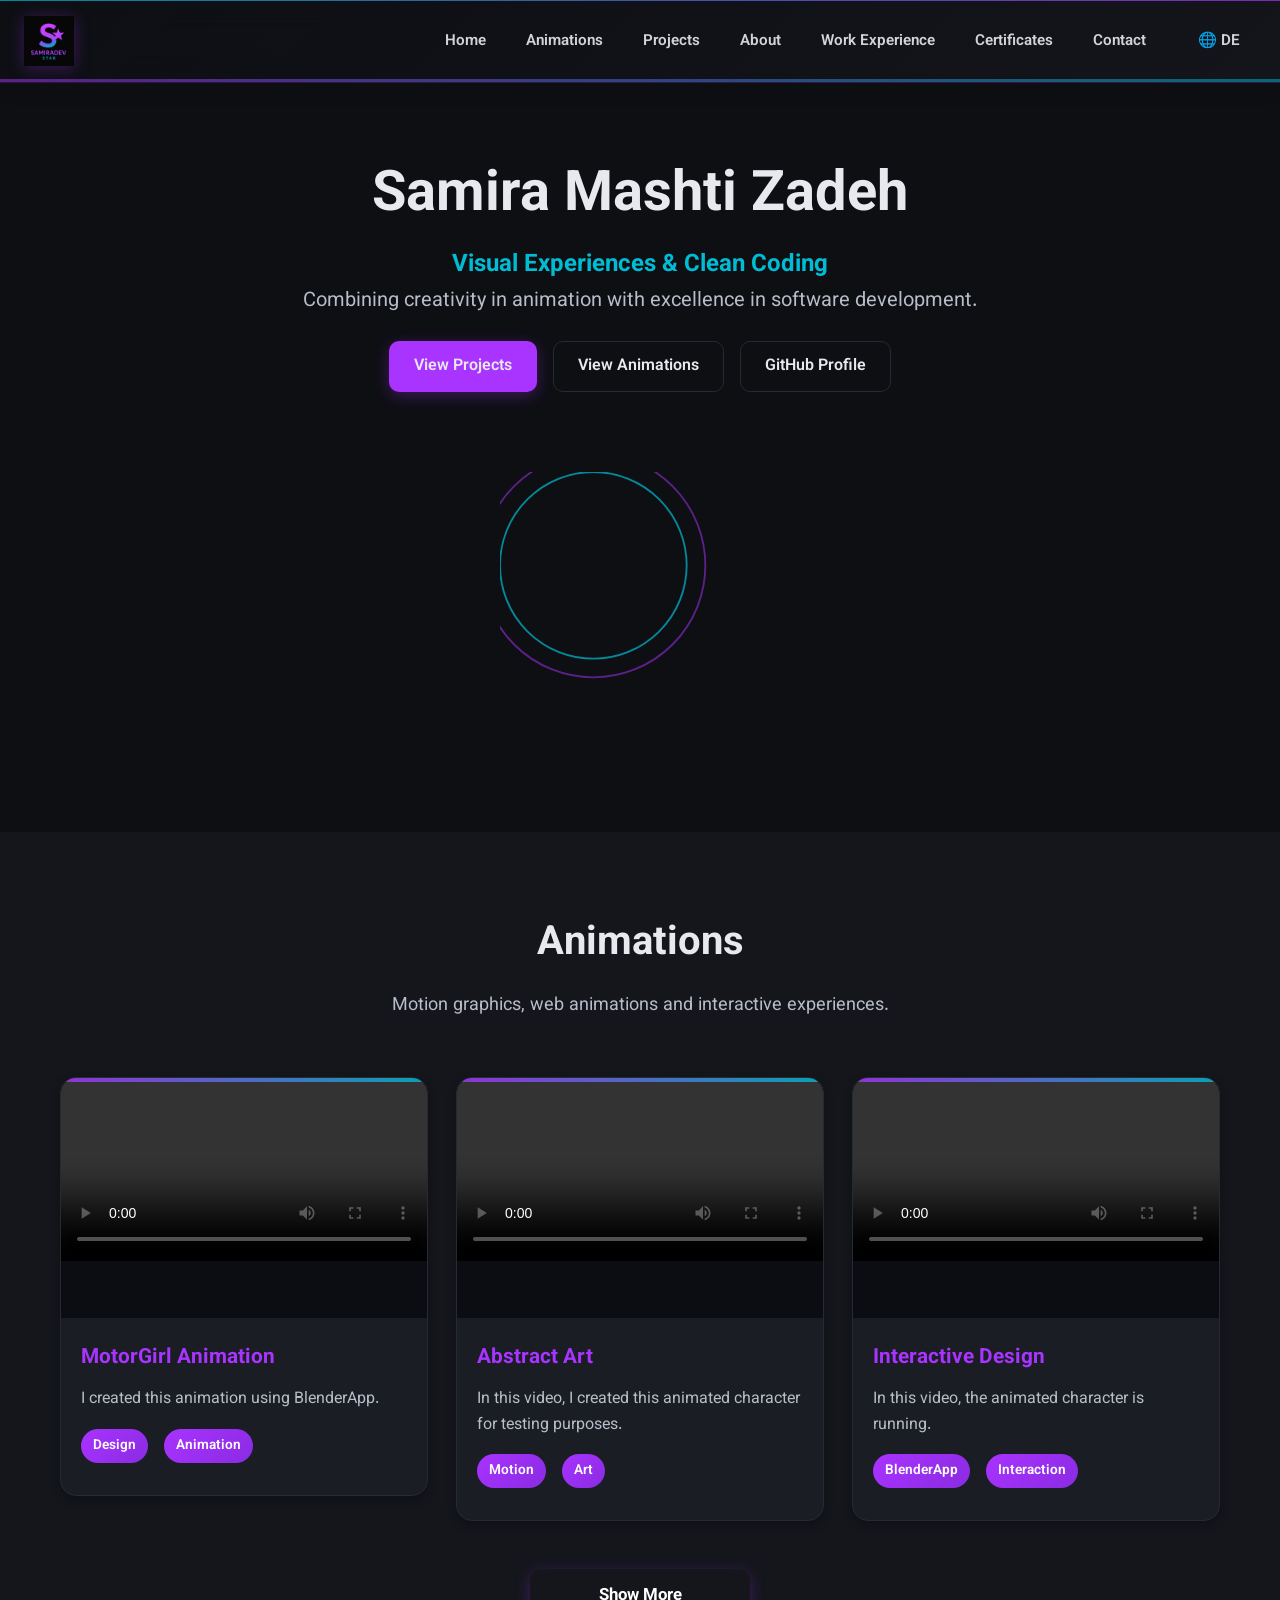
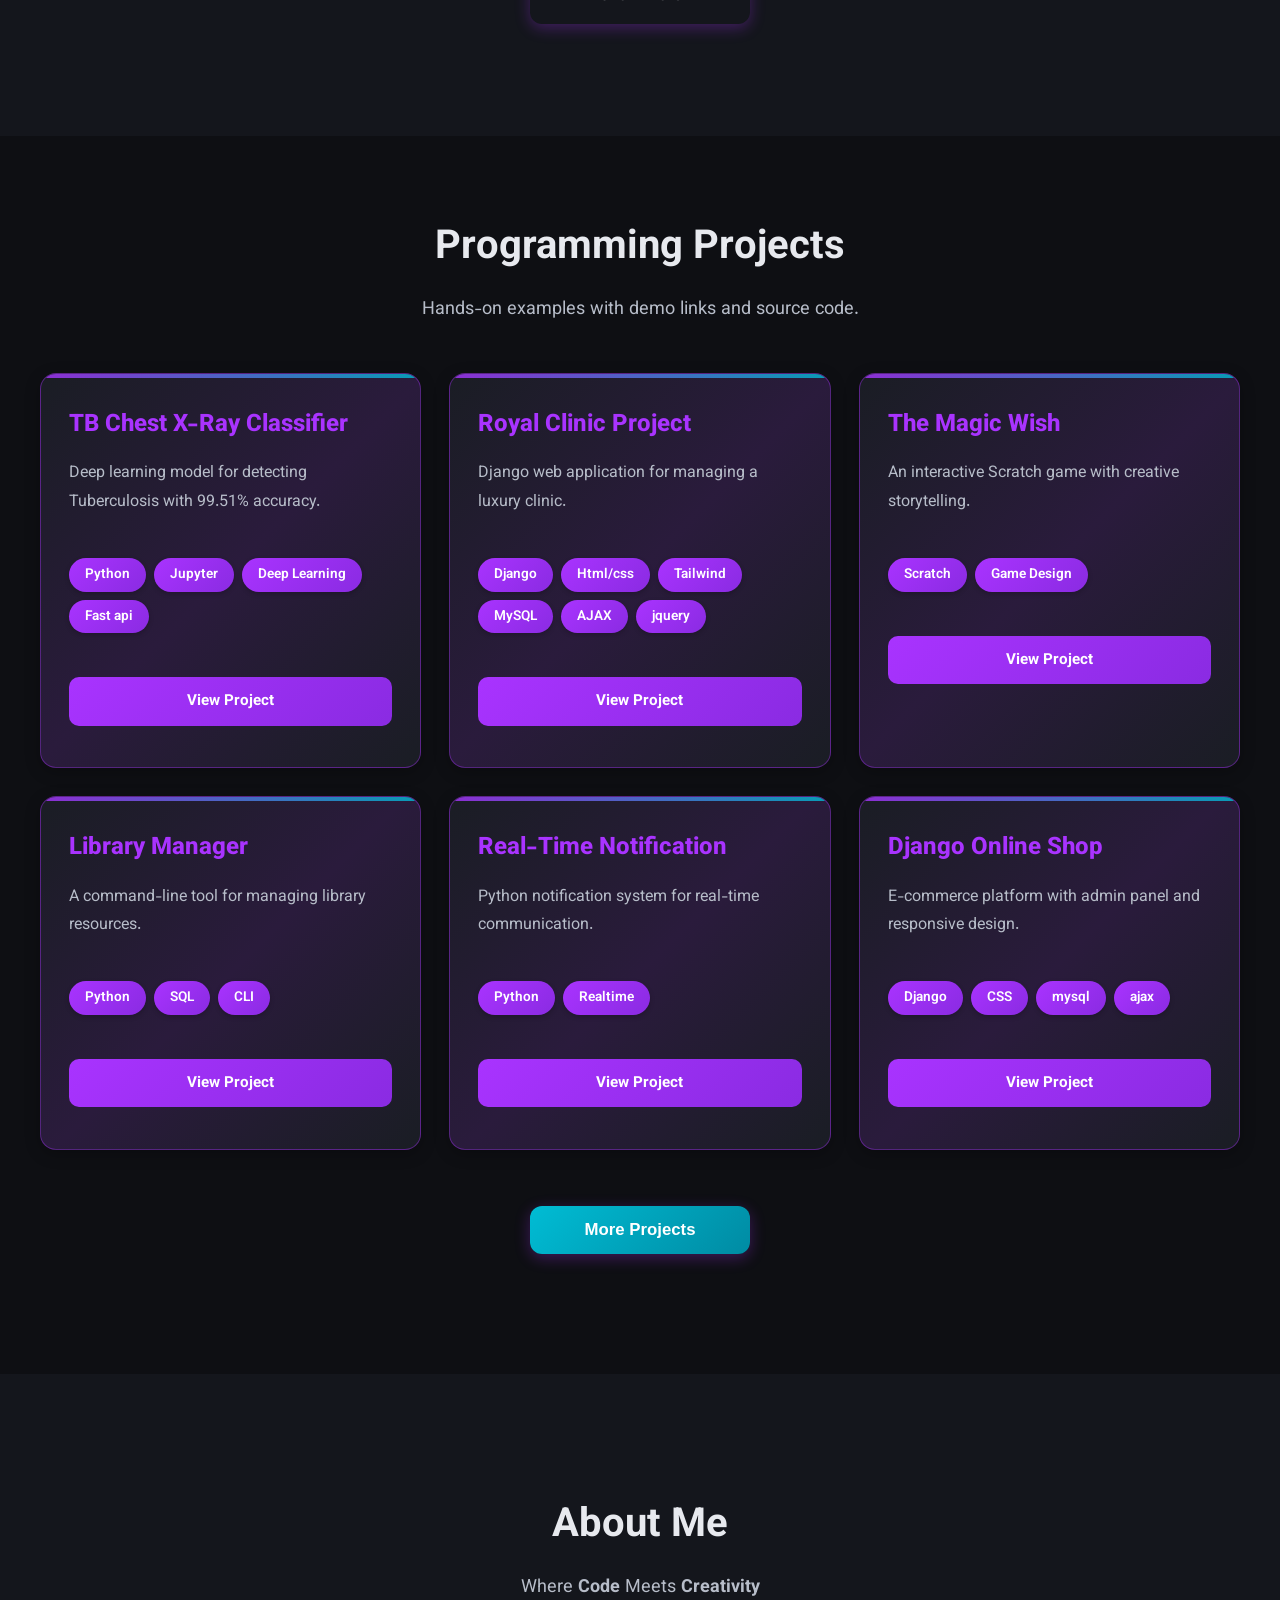
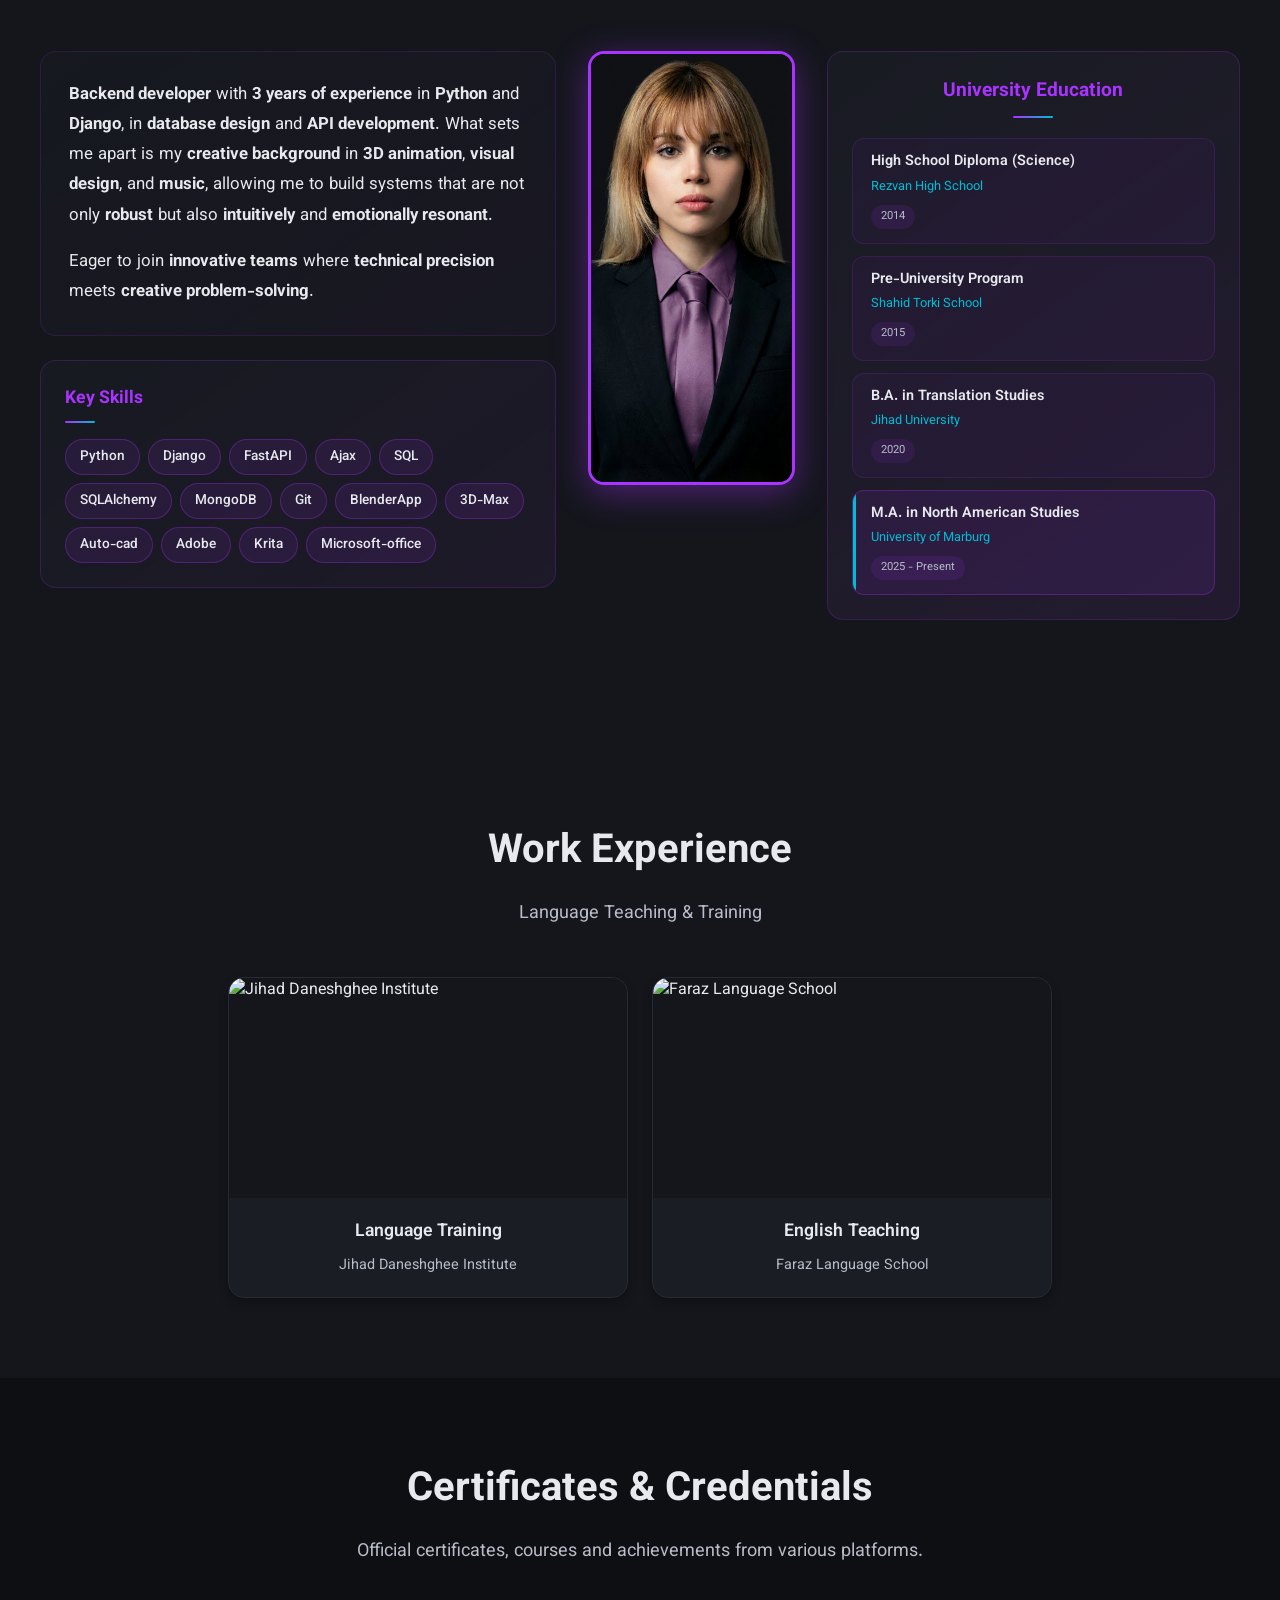
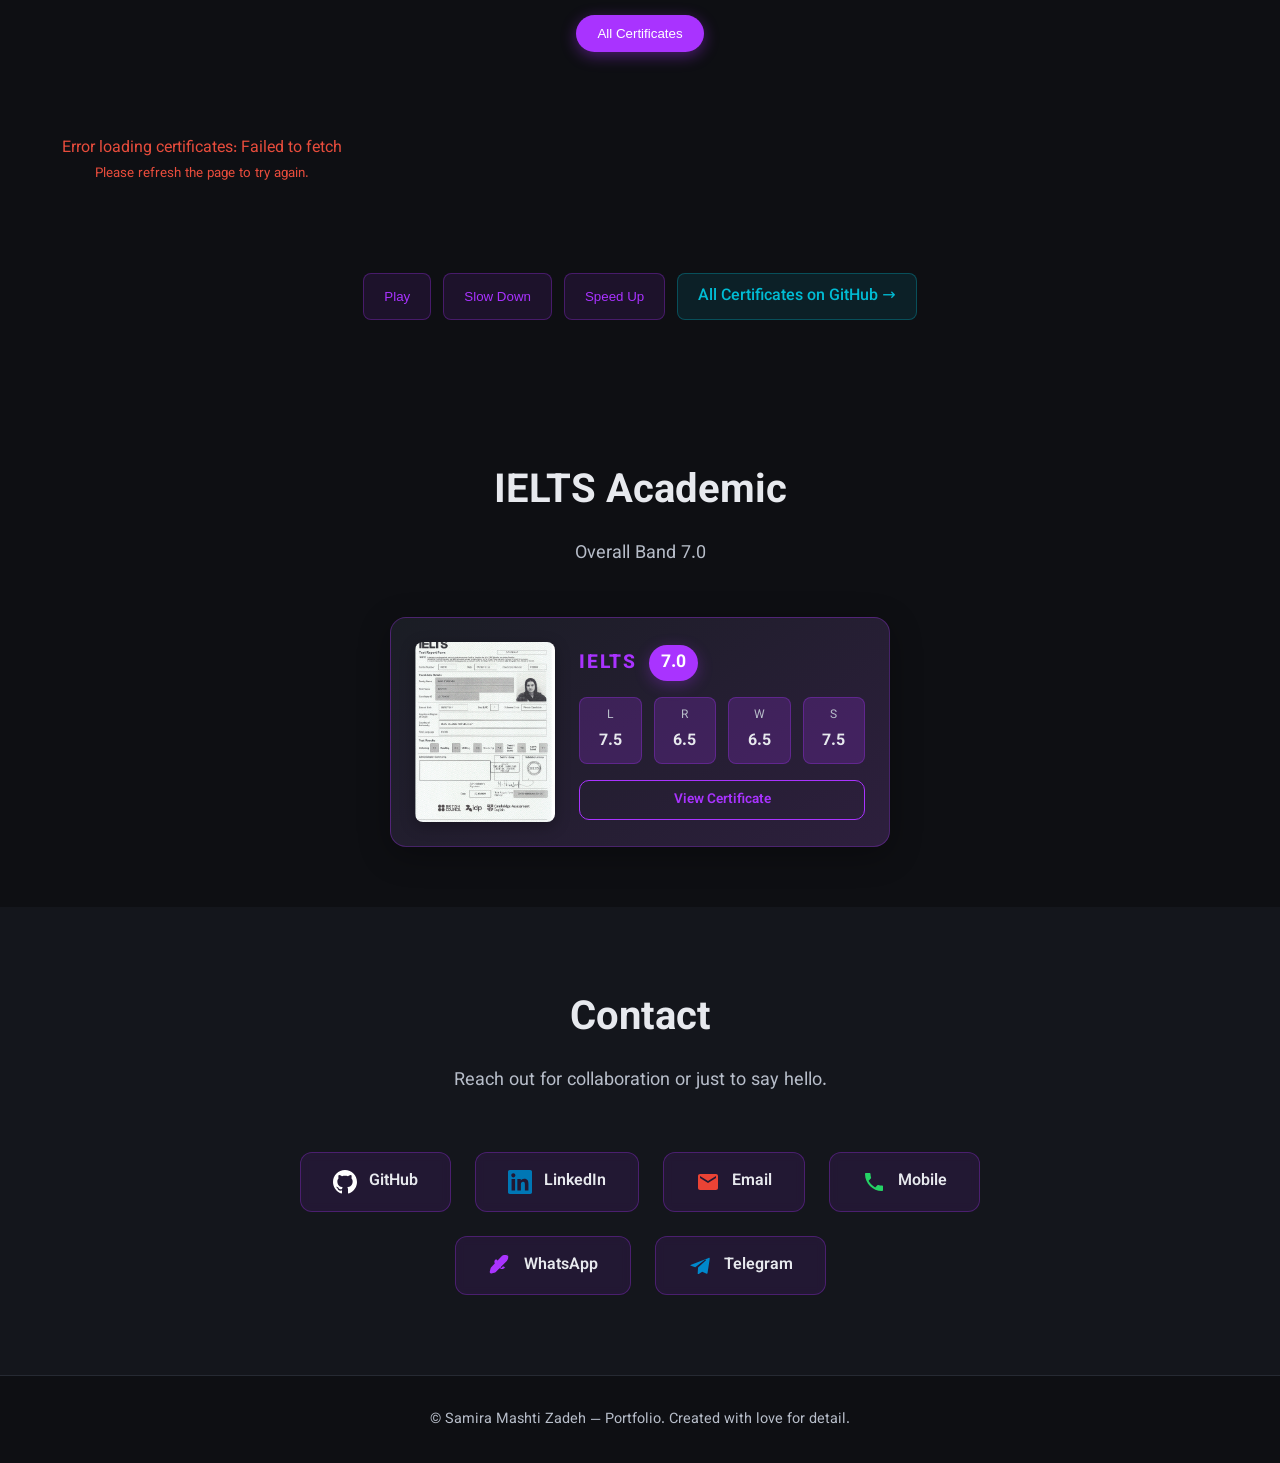
==== commit 3b7a26f1: "Fix translation for work history and about me section" ====
--- a/index.html
+++ b/index.html
@@ -207,95 +207,96 @@
   </section>
 
 <!-- Über mich Section - Three Column Layout -->
-<section id="about" class="section alt about-section">
-  <div class="section__head">
-    <h2 data-i18n="about.title">Über mich</h2>
-    <p class="about-subtitle" data-i18n="about.subtitle">Full-Stack Developer · 3D Animator</p>
-  </div>
-
-  <div class="about-three-col-wrapper">
-
-    <!-- ستون 1: چپ - متن + مهارت‌ها -->
-    <div class="left-col-text-skills">
-
-      <!-- بخش بالا: متن -->
-      <div class="text-box">
-        <p class="about-main-text" data-i18n="about.main_text">
-          <strong>Backend-Entwickler</strong> mit <strong>3 Jahren Erfahrung</strong> in <strong>Python</strong> und
-          <strong>Django</strong>, in <strong>Datenbankdesign</strong> und <strong>API-Entwicklung</strong>. Was mich
-          auszeichnet,
-          ist mein <strong>kreativer Hintergrund</strong> in <strong>3D-Animation</strong>, <strong>visuellem
-            Design</strong> und
-          <strong>Musik</strong>, der es mir ermöglicht, Systeme zu entwickeln, die nicht nur
-          <strong>leistungsstark</strong>,
-          sondern auch <strong>intuitiv</strong> und <strong>emotional ansprechend</strong> gestaltet sind.
-        </p>
-        <p class="about-secondary-text" data-i18n="about.secondary_text">
-          Ich freue mich darauf, <strong>innovativen Teams</strong> beizutreten, in denen <strong>technische
-            Präzision</strong>
-          auf <strong>kreatives Problemlösung</strong> trifft.
-        </p>
-      </div>
-
-      <!-- بخش پایین: مهارت‌ها (زیر متن) -->
-      <div class="skills-box">
-        <h3 class="skills-box-title">Schlüsselkompetenzen</h3>
-        <div class="skills-box-tags">
-          <span class="skill-box-tag">Python</span>
-          <span class="skill-box-tag">Django</span>
-          <span class="skill-box-tag">FastAPI</span>
-          <span class="skill-box-tag">Ajax</span>
-          <span class="skill-box-tag">SQL</span>
-          <span class="skill-box-tag">SQLAlchemy</span>
-          <span class="skill-box-tag">MongoDB</span>
-          <span class="skill-box-tag">Git</span>
-          <span class="skill-box-tag">BlenderApp</span>
-          <span class="skill-box-tag">3D-Max</span>
-          <span class="skill-box-tag">Auto-cad</span>
-          <span class="skill-box-tag">Adobe</span>
-          <span class="skill-box-tag">Krita</span>
-          <span class="skill-box-tag">Microsoft-office</span>
-        </div>
-      </div>
-
-    </div>
-
-    <!-- ستون 2: وسط - عکس -->
-    <div class="center-col-photo">
-      <img src="images/main/personal-photo.png" alt="Samira Mashti Zadeh" class="photo-center">
-    </div>
-
-    <!-- ستون 3: راست - تحصیلات -->
-    <div class="right-col-education">
-      <div class="education-box-final">
-        <h3 class="education-box-title">Universitäre Ausbildung</h3>
-        <div class="education-box-list">
-          <div class="edu-box-item">
-            <h4>High School Diploma (Science)</h4>
-            <p>Rezvan High School</p>
-            <span>2014</span>
-          </div>
-          <div class="edu-box-item">
-            <h4>Pre-University Program</h4>
-            <p>Shahid Torki School</p>
-            <span>2015</span>
-          </div>
-          <div class="edu-box-item">
-            <h4>B.A. in Translation Studies</h4>
-            <p>Jihad University</p>
-            <span>2020</span>
-          </div>
-          <div class="edu-box-item current">
-            <h4>M.A. in North American Studies</h4>
-            <p>University of Marburg</p>
-            <span>2025 - Present</span>
-          </div>
-        </div>
-      </div>
-    </div>
-
-  </div>
-</section>
+  <section id="about" class="section alt about-section">
+    <div class="section__head">
+      <h2 data-i18n="about.title">Über mich</h2>
+      <p class="about-subtitle" data-i18n="about.subtitle">Wo <strong>Code</strong> auf <strong>Kreativität</strong>
+        trifft</p>
+    </div>
+
+    <div class="about-three-col-wrapper">
+
+      <!-- ستون 1: چپ - متن + مهارت‌ها -->
+      <div class="left-col-text-skills">
+
+        <!-- بخش بالا: متن -->
+        <div class="text-box">
+          <p class="about-main-text" data-i18n="about.main_text">
+            <strong>Backend-Entwickler</strong> mit <strong>3 Jahren Erfahrung</strong> in <strong>Python</strong> und
+            <strong>Django</strong>, in <strong>Datenbankdesign</strong> und <strong>API-Entwicklung</strong>. Was mich
+            auszeichnet,
+            ist mein <strong>kreativer Hintergrund</strong> in <strong>3D-Animation</strong>, <strong>visuellem
+              Design</strong> und
+            <strong>Musik</strong>, der es mir ermöglicht, Systeme zu entwickeln, die nicht nur
+            <strong>leistungsstark</strong>,
+            sondern auch <strong>intuitiv</strong> und <strong>emotional ansprechend</strong> gestaltet sind.
+          </p>
+          <p class="about-secondary-text" data-i18n="about.secondary_text">
+            Ich freue mich darauf, <strong>innovativen Teams</strong> beizutreten, in denen <strong>technische
+              Präzision</strong>
+            auf <strong>kreatives Problemlösung</strong> trifft.
+          </p>
+        </div>
+
+        <!-- بخش پایین: مهارت‌ها (زیر متن) -->
+        <div class="skills-box">
+          <h3 class="skills-box-title" data-i18n="about.skills_title">Schlüsselkompetenzen</h3>
+          <div class="skills-box-tags">
+            <span class="skill-box-tag">Python</span>
+            <span class="skill-box-tag">Django</span>
+            <span class="skill-box-tag">FastAPI</span>
+            <span class="skill-box-tag">Ajax</span>
+            <span class="skill-box-tag">SQL</span>
+            <span class="skill-box-tag">SQLAlchemy</span>
+            <span class="skill-box-tag">MongoDB</span>
+            <span class="skill-box-tag">Git</span>
+            <span class="skill-box-tag">BlenderApp</span>
+            <span class="skill-box-tag">3D-Max</span>
+            <span class="skill-box-tag">Auto-cad</span>
+            <span class="skill-box-tag">Adobe</span>
+            <span class="skill-box-tag">Krita</span>
+            <span class="skill-box-tag">Microsoft-office</span>
+          </div>
+        </div>
+
+      </div>
+
+      <!-- ستون 2: وسط - عکس -->
+      <div class="center-col-photo">
+        <img src="images/main/personal-photo.png" alt="Samira Mashti Zadeh" class="photo-center">
+      </div>
+
+      <!-- ستون 3: راست - تحصیلات -->
+      <div class="right-col-education">
+        <div class="education-box-final">
+          <h3 class="education-box-title" data-i18n="about.education_title">Universitäre Ausbildung</h3>
+          <div class="education-box-list">
+            <div class="edu-box-item" data-edu-key="high_school">
+              <h4 class="edu-degree">High School Diploma (Science)</h4>
+              <p class="edu-institution">Rezvan High School</p>
+              <span class="edu-year">2014</span>
+            </div>
+            <div class="edu-box-item" data-edu-key="pre_university">
+              <h4 class="edu-degree">Pre-University Program</h4>
+              <p class="edu-institution">Shahid Torki School</p>
+              <span class="edu-year">2015</span>
+            </div>
+            <div class="edu-box-item" data-edu-key="bachelor">
+              <h4 class="edu-degree">B.A. in Translation Studies</h4>
+              <p class="edu-institution">Jihad University</p>
+              <span class="edu-year">2020</span>
+            </div>
+            <div class="edu-box-item current" data-edu-key="master">
+              <h4 class="edu-degree">M.A. in North American Studies</h4>
+              <p class="edu-institution">University of Marburg</p>
+              <span class="edu-year">2025 - Present</span>
+            </div>
+          </div>
+        </div>
+      </div>
+
+    </div>
+  </section>
 <!-- حذف یا کامنت کردن بخش جداگانه تحصیلات در انتهای فایل -->
 <!-- <section class="section alt">...</section> -->
     
